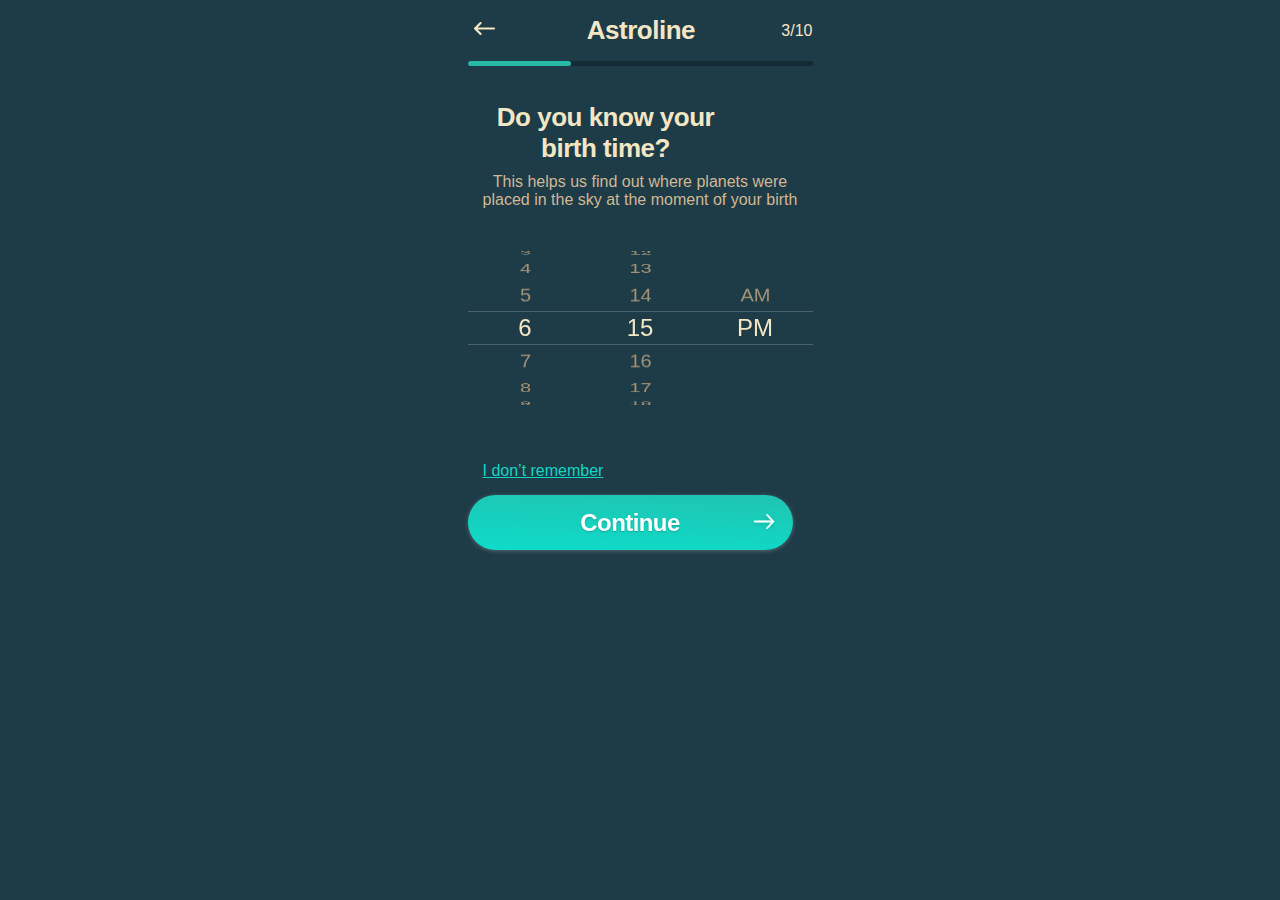
==== birthtime.html @ ffbfbdbf "all completed" ====
<!DOCTYPE html>
<html lang="en">
  <head>
    <meta charset="UTF-8" />
    <meta name="viewport" content="width=device-width, initial-scale=1.0" />
    <link rel="stylesheet" href="style.css" />
    <script src="script.js"></script>
    <title>Astroline</title>
  </head>
  <body style="background-color: #1e3b48">
    <div class="style_wrapper__hdxt9 progressbar-enter-done">
      <div class="style_progress__ym3Ja">
        <div class="style_container__2SlEL">
          <button type="button" onclick="redirectToBirthdayPage()">
            <svg
              width="21"
              height="13"
              xmlns="http://www.w3.org/2000/svg"
              class="style_icon__hV1Jz"
            >
              <path
                d="M19.945 5.452H3.61l3.7-3.66A1.044 1.044 0 0 0 7.313.308 1.06 1.06 0 0 0 5.82.305L.311 5.757a1.045 1.045 0 0 0-.002 1.485l5.512 5.453a1.06 1.06 0 0 0 1.492-.004c.41-.41.409-1.074-.004-1.482l-3.7-3.66h16.336c.583 0 1.055-.47 1.055-1.049s-.472-1.048-1.055-1.048z"
              ></path>
            </svg>
          </button>
          <h1 class="style_title_h1__drby6 style_title__rDZ8H">Astroline</h1>
          <p class="style_text__5JYBx style_counter__lpxxh">3/10</p>
        </div>
        <div class="style_line__9VJjG">
          <span class="style_feeling__JPd4P" style="width: 30%"></span>
        </div>

        <!-- progress -->

        <div class="style_birthtime__cohQK">
          <h1 class="style_title_h1__drby6 style_birthtime__title__rMlTw">
            Do you know your birth time?
          </h1>
          <p class="style_text__5JYBx style_birthtime__text__TrE48">
            This helps us find out where planets were placed in the sky at the
            moment of your birth
          </p>
          <div class="style_root__1y1OW">
            <div class="style_root__g1Ew0">
              <div class="rmc-multi-picker">
                <div class="rmc-picker">
                  <div
                    class="rmc-picker-mask"
                    style="background-size: 100% 102px"
                  ></div>
                  <div class="rmc-picker-indicator" style="top: 102px"></div>
                  <div
                    class="rmc-picker-content"
                    style="
                      padding: 102px 0px;
                      transform: translate3d(0px, -204px, 0px);
                    "
                  >
                    <div
                      class="rmc-picker-item style_item__guM1K"
                      style="transform: translateY(44.4777px) rotateX(-90deg)"
                    >
                      12
                    </div>
                    <div
                      class="rmc-picker-item style_item__guM1K"
                      style="transform: translateY(44.4777px) rotateX(-90deg)"
                    >
                      1
                    </div>
                    <div
                      class="rmc-picker-item style_item__guM1K"
                      style="transform: translateY(44.4777px) rotateX(-90deg)"
                    >
                      2
                    </div>
                    <div
                      class="rmc-picker-item style_item__guM1K"
                      style="transform: translateY(26.7329px) rotateX(-75deg)"
                    >
                      3
                    </div>
                    <div
                      class="rmc-picker-item style_item__guM1K"
                      style="transform: translateY(8.30809px) rotateX(-50deg)"
                    >
                      4
                    </div>
                    <div
                      class="rmc-picker-item style_item__guM1K"
                      style="transform: translateY(1.06863px) rotateX(-25deg)"
                    >
                      5
                    </div>
                    <div
                      class="rmc-picker-item rmc-picker-item-selected style_item__guM1K style_active__rlTme"
                      style="transform: translateY(0px) rotateX(0deg)"
                    >
                      6
                    </div>
                    <div
                      class="rmc-picker-item style_item__guM1K"
                      style="transform: translateY(-1.06863px) rotateX(25deg)"
                    >
                      7
                    </div>
                    <div
                      class="rmc-picker-item style_item__guM1K"
                      style="transform: translateY(-8.30809px) rotateX(50deg)"
                    >
                      8
                    </div>
                    <div
                      class="rmc-picker-item style_item__guM1K"
                      style="transform: translateY(-26.7329px) rotateX(75deg)"
                    >
                      9
                    </div>
                    <div
                      class="rmc-picker-item style_item__guM1K"
                      style="transform: translateY(-44.4777px) rotateX(90deg)"
                    >
                      10
                    </div>
                    <div
                      class="rmc-picker-item style_item__guM1K"
                      style="transform: translateY(-44.4777px) rotateX(90deg)"
                    >
                      11
                    </div>
                  </div>
                </div>
                <div class="rmc-picker">
                  <div
                    class="rmc-picker-mask"
                    style="background-size: 100% 102px"
                  ></div>
                  <div class="rmc-picker-indicator" style="top: 102px"></div>
                  <div
                    class="rmc-picker-content"
                    style="
                      padding: 102px 0px;
                      transform: translate3d(0px, -510px, 0px);
                    "
                  >
                    <div
                      class="rmc-picker-item style_item__guM1K"
                      style="transform: translateY(44.4777px) rotateX(-90deg)"
                    >
                      00
                    </div>
                    <div
                      class="rmc-picker-item style_item__guM1K"
                      style="transform: translateY(44.4777px) rotateX(-90deg)"
                    >
                      01
                    </div>
                    <div
                      class="rmc-picker-item style_item__guM1K"
                      style="transform: translateY(44.4777px) rotateX(-90deg)"
                    >
                      02
                    </div>
                    <div
                      class="rmc-picker-item style_item__guM1K"
                      style="transform: translateY(44.4777px) rotateX(-90deg)"
                    >
                      03
                    </div>
                    <div
                      class="rmc-picker-item style_item__guM1K"
                      style="transform: translateY(44.4777px) rotateX(-90deg)"
                    >
                      04
                    </div>
                    <div
                      class="rmc-picker-item style_item__guM1K"
                      style="transform: translateY(44.4777px) rotateX(-90deg)"
                    >
                      05
                    </div>
                    <div
                      class="rmc-picker-item style_item__guM1K"
                      style="transform: translateY(44.4777px) rotateX(-90deg)"
                    >
                      06
                    </div>
                    <div
                      class="rmc-picker-item style_item__guM1K"
                      style="transform: translateY(44.4777px) rotateX(-90deg)"
                    >
                      07
                    </div>
                    <div
                      class="rmc-picker-item style_item__guM1K"
                      style="transform: translateY(44.4777px) rotateX(-90deg)"
                    >
                      08
                    </div>
                    <div
                      class="rmc-picker-item style_item__guM1K"
                      style="transform: translateY(44.4777px) rotateX(-90deg)"
                    >
                      09
                    </div>
                    <div
                      class="rmc-picker-item style_item__guM1K"
                      style="transform: translateY(44.4777px) rotateX(-90deg)"
                    >
                      10
                    </div>
                    <div
                      class="rmc-picker-item style_item__guM1K"
                      style="transform: translateY(44.4777px) rotateX(-90deg)"
                    >
                      11
                    </div>
                    <div
                      class="rmc-picker-item style_item__guM1K"
                      style="transform: translateY(26.7329px) rotateX(-75deg)"
                    >
                      12
                    </div>
                    <div
                      class="rmc-picker-item style_item__guM1K"
                      style="transform: translateY(8.30809px) rotateX(-50deg)"
                    >
                      13
                    </div>
                    <div
                      class="rmc-picker-item style_item__guM1K"
                      style="transform: translateY(1.06863px) rotateX(-25deg)"
                    >
                      14
                    </div>
                    <div
                      class="rmc-picker-item rmc-picker-item-selected style_item__guM1K style_active__rlTme"
                      style="transform: translateY(0px) rotateX(0deg)"
                    >
                      15
                    </div>
                    <div
                      class="rmc-picker-item style_item__guM1K"
                      style="transform: translateY(-1.06863px) rotateX(25deg)"
                    >
                      16
                    </div>
                    <div
                      class="rmc-picker-item style_item__guM1K"
                      style="transform: translateY(-8.30809px) rotateX(50deg)"
                    >
                      17
                    </div>
                    <div
                      class="rmc-picker-item style_item__guM1K"
                      style="transform: translateY(-26.7329px) rotateX(75deg)"
                    >
                      18
                    </div>
                    <div
                      class="rmc-picker-item style_item__guM1K"
                      style="transform: translateY(-44.4777px) rotateX(90deg)"
                    >
                      19
                    </div>
                    <div
                      class="rmc-picker-item style_item__guM1K"
                      style="transform: translateY(-44.4777px) rotateX(90deg)"
                    >
                      20
                    </div>
                    <div
                      class="rmc-picker-item style_item__guM1K"
                      style="transform: translateY(-44.4777px) rotateX(90deg)"
                    >
                      21
                    </div>
                    <div
                      class="rmc-picker-item style_item__guM1K"
                      style="transform: translateY(-44.4777px) rotateX(90deg)"
                    >
                      22
                    </div>
                    <div
                      class="rmc-picker-item style_item__guM1K"
                      style="transform: translateY(-44.4777px) rotateX(90deg)"
                    >
                      23
                    </div>
                    <div
                      class="rmc-picker-item style_item__guM1K"
                      style="transform: translateY(-44.4777px) rotateX(90deg)"
                    >
                      24
                    </div>
                    <div
                      class="rmc-picker-item style_item__guM1K"
                      style="transform: translateY(-44.4777px) rotateX(90deg)"
                    >
                      25
                    </div>
                    <div
                      class="rmc-picker-item style_item__guM1K"
                      style="transform: translateY(-44.4777px) rotateX(90deg)"
                    >
                      26
                    </div>
                    <div
                      class="rmc-picker-item style_item__guM1K"
                      style="transform: translateY(-44.4777px) rotateX(90deg)"
                    >
                      27
                    </div>
                    <div
                      class="rmc-picker-item style_item__guM1K"
                      style="transform: translateY(-44.4777px) rotateX(90deg)"
                    >
                      28
                    </div>
                    <div
                      class="rmc-picker-item style_item__guM1K"
                      style="transform: translateY(-44.4777px) rotateX(90deg)"
                    >
                      29
                    </div>
                    <div
                      class="rmc-picker-item style_item__guM1K"
                      style="transform: translateY(-44.4777px) rotateX(90deg)"
                    >
                      30
                    </div>
                    <div
                      class="rmc-picker-item style_item__guM1K"
                      style="transform: translateY(-44.4777px) rotateX(90deg)"
                    >
                      31
                    </div>
                    <div
                      class="rmc-picker-item style_item__guM1K"
                      style="transform: translateY(-44.4777px) rotateX(90deg)"
                    >
                      32
                    </div>
                    <div
                      class="rmc-picker-item style_item__guM1K"
                      style="transform: translateY(-44.4777px) rotateX(90deg)"
                    >
                      33
                    </div>
                    <div
                      class="rmc-picker-item style_item__guM1K"
                      style="transform: translateY(-44.4777px) rotateX(90deg)"
                    >
                      34
                    </div>
                    <div
                      class="rmc-picker-item style_item__guM1K"
                      style="transform: translateY(-44.4777px) rotateX(90deg)"
                    >
                      35
                    </div>
                    <div
                      class="rmc-picker-item style_item__guM1K"
                      style="transform: translateY(-44.4777px) rotateX(90deg)"
                    >
                      36
                    </div>
                    <div
                      class="rmc-picker-item style_item__guM1K"
                      style="transform: translateY(-44.4777px) rotateX(90deg)"
                    >
                      37
                    </div>
                    <div
                      class="rmc-picker-item style_item__guM1K"
                      style="transform: translateY(-44.4777px) rotateX(90deg)"
                    >
                      38
                    </div>
                    <div
                      class="rmc-picker-item style_item__guM1K"
                      style="transform: translateY(-44.4777px) rotateX(90deg)"
                    >
                      39
                    </div>
                    <div
                      class="rmc-picker-item style_item__guM1K"
                      style="transform: translateY(-44.4777px) rotateX(90deg)"
                    >
                      40
                    </div>
                    <div
                      class="rmc-picker-item style_item__guM1K"
                      style="transform: translateY(-44.4777px) rotateX(90deg)"
                    >
                      41
                    </div>
                    <div
                      class="rmc-picker-item style_item__guM1K"
                      style="transform: translateY(-44.4777px) rotateX(90deg)"
                    >
                      42
                    </div>
                    <div
                      class="rmc-picker-item style_item__guM1K"
                      style="transform: translateY(-44.4777px) rotateX(90deg)"
                    >
                      43
                    </div>
                    <div
                      class="rmc-picker-item style_item__guM1K"
                      style="transform: translateY(-44.4777px) rotateX(90deg)"
                    >
                      44
                    </div>
                    <div
                      class="rmc-picker-item style_item__guM1K"
                      style="transform: translateY(-44.4777px) rotateX(90deg)"
                    >
                      45
                    </div>
                    <div
                      class="rmc-picker-item style_item__guM1K"
                      style="transform: translateY(-44.4777px) rotateX(90deg)"
                    >
                      46
                    </div>
                    <div
                      class="rmc-picker-item style_item__guM1K"
                      style="transform: translateY(-44.4777px) rotateX(90deg)"
                    >
                      47
                    </div>
                    <div
                      class="rmc-picker-item style_item__guM1K"
                      style="transform: translateY(-44.4777px) rotateX(90deg)"
                    >
                      48
                    </div>
                    <div
                      class="rmc-picker-item style_item__guM1K"
                      style="transform: translateY(-44.4777px) rotateX(90deg)"
                    >
                      49
                    </div>
                    <div
                      class="rmc-picker-item style_item__guM1K"
                      style="transform: translateY(-44.4777px) rotateX(90deg)"
                    >
                      50
                    </div>
                    <div
                      class="rmc-picker-item style_item__guM1K"
                      style="transform: translateY(-44.4777px) rotateX(90deg)"
                    >
                      51
                    </div>
                    <div
                      class="rmc-picker-item style_item__guM1K"
                      style="transform: translateY(-44.4777px) rotateX(90deg)"
                    >
                      52
                    </div>
                    <div
                      class="rmc-picker-item style_item__guM1K"
                      style="transform: translateY(-44.4777px) rotateX(90deg)"
                    >
                      53
                    </div>
                    <div
                      class="rmc-picker-item style_item__guM1K"
                      style="transform: translateY(-44.4777px) rotateX(90deg)"
                    >
                      54
                    </div>
                    <div
                      class="rmc-picker-item style_item__guM1K"
                      style="transform: translateY(-44.4777px) rotateX(90deg)"
                    >
                      55
                    </div>
                    <div
                      class="rmc-picker-item style_item__guM1K"
                      style="transform: translateY(-44.4777px) rotateX(90deg)"
                    >
                      56
                    </div>
                    <div
                      class="rmc-picker-item style_item__guM1K"
                      style="transform: translateY(-44.4777px) rotateX(90deg)"
                    >
                      57
                    </div>
                    <div
                      class="rmc-picker-item style_item__guM1K"
                      style="transform: translateY(-44.4777px) rotateX(90deg)"
                    >
                      58
                    </div>
                    <div
                      class="rmc-picker-item style_item__guM1K"
                      style="transform: translateY(-44.4777px) rotateX(90deg)"
                    >
                      59
                    </div>
                  </div>
                </div>
                <div class="rmc-picker">
                  <div
                    class="rmc-picker-mask"
                    style="background-size: 100% 102px"
                  ></div>
                  <div class="rmc-picker-indicator" style="top: 102px"></div>
                  <div
                    class="rmc-picker-content"
                    style="
                      padding: 102px 0px;
                      transform: translate3d(0px, -34px, 0px);
                    "
                  >
                    <div
                      class="rmc-picker-item style_item__guM1K"
                      style="transform: translateY(1.06863px) rotateX(-25deg)"
                    >
                      AM
                    </div>
                    <div
                      class="rmc-picker-item rmc-picker-item-selected style_item__guM1K style_active__rlTme"
                      style="transform: translateY(0px) rotateX(0deg)"
                    >
                      PM
                    </div>
                  </div>
                </div>
              </div>
            </div>
          </div>
          <button
            type="button"
            class="style_root__vXPcM style_birthtime__skip__01BCi"
          >
            I don’t remember</button
          ><button
            type="submit"
            class="style_button__ATdiY style_button__xD3Gw"
            onclick="redirectTobornPage()"
          >
            <div class="style_button__title__q-1y-"><span>Continue</span></div>
            <svg
              xmlns="http://www.w3.org/2000/svg"
              width="38"
              height="33"
              viewBox="0 0 38 33"
              class="style_button__right-icon__3MH3Y"
            >
              <defs>
                <filter
                  id="a"
                  width="109.2%"
                  height="152.7%"
                  x="-4.6%"
                  y="-24.5%"
                  filterUnits="objectBoundingBox"
                >
                  <feOffset
                    dy="1"
                    in="SourceAlpha"
                    result="shadowOffsetOuter1"
                  ></feOffset>
                  <feGaussianBlur
                    in="shadowOffsetOuter1"
                    result="shadowBlurOuter1"
                    stdDeviation="2"
                  ></feGaussianBlur>
                  <feColorMatrix
                    in="shadowBlurOuter1"
                    result="shadowMatrixOuter1"
                    values="0 0 0 0 0 0 0 0 0 0 0 0 0 0 0 0 0 0 0.15 0"
                  ></feColorMatrix>
                  <feMerge>
                    <feMergeNode in="shadowMatrixOuter1"></feMergeNode>
                    <feMergeNode in="SourceGraphic"></feMergeNode>
                  </feMerge>
                </filter>
              </defs>
              <g
                filter="url(#a)"
                transform="translate(-266 -11)"
                fill="#FFF"
                stroke="#FFF"
                stroke-width="0.5"
              >
                <path
                  d="M288.5 20.2a.7.7 0 00-1 0c-.3.3-.3.8 0 1l5 5.5h-16.8c-.4 0-.7.4-.7.8s.3.8.7.8h16.9l-5.1 5.4c-.3.3-.3.8 0 1 .2.4.7.4 1 0l6.3-6.7c.3-.3.3-.7 0-1l-6.3-6.8z"
                ></path>
              </g>
            </svg>
          </button>
        </div>
      </div>

      <!-- 4th page -->
    </div>
  </body>
</html>
---- style.css ----
.style_root__Rm4q- {
  max-width: 430px;
  padding: 15px;
  width: 100%;
}

.style_root__Rm4q- .style_wrapper__8yeIV {
  background-color: #fff;
  border-radius: 10px;
  padding: 5px;
}

.style_root__Rm4q- .style_container__hHgVf {
  align-items: center;
  display: flex;
  flex-direction: column;
  justify-content: center;
  margin: 0 auto;
  padding: 15px;
  width: 100%;
}

.style_root__Rm4q- .style_container__hHgVf .style_images__OlQon {
  align-items: center;
  display: flex;
}

.style_root__Rm4q-
  .style_container__hHgVf
  .style_images__OlQon
  .style_avatars__Rk9VB {
  display: flex;
  left: 10px;
  position: relative;
}

.style_root__Rm4q-
  .style_container__hHgVf
  .style_images__OlQon
  .style_avatars__Rk9VB
  .style_ava__iUY90 {
  border: 1.2px solid #2d5668;
  border-radius: 50%;
  height: 28px;
  position: relative;
  width: 28px;
}

.style_root__Rm4q-
  .style_container__hHgVf
  .style_images__OlQon
  .style_avatars__Rk9VB
  .style_ava__iUY90:first-child {
  z-index: 3;
}

.style_root__Rm4q-
  .style_container__hHgVf
  .style_images__OlQon
  .style_avatars__Rk9VB
  .style_ava__iUY90:nth-child(2) {
  left: -10px;
  z-index: 2;
}

.style_root__Rm4q-
  .style_container__hHgVf
  .style_images__OlQon
  .style_avatars__Rk9VB
  .style_ava__iUY90:last-child {
  left: -20px;
  z-index: 1;
}

.style_root__Rm4q-
  .style_container__hHgVf
  .style_images__OlQon
  .style_ava_stars__mJdUO {
  position: relative;
  right: 10px;
  top: 2px;
}

.style_root__Rm4q-
  .style_container__hHgVf
  .style_images__OlQon
  .style_ava_stars__mJdUO
  .style_icon__lfwF6
  path {
  fill: #f9d05d;
}

.style_root__Rm4q-
  .style_container__hHgVf
  .style_images__OlQon
  .style_ava_stars__mJdUO
  .style_icon__lfwF6
  defs
  filter
  feDropShadow {
  flood-color: #f9d05d;
}

.style_root__Rm4q-
  .style_container__hHgVf
  .style_images__OlQon
  .style_right_palm__4tv3e {
  transform: scaleX(-1);
}

.style_root__Rm4q- .style_container__hHgVf .style_title__VZZ\+4 {
  color: #faf6e8;
  font-family: Open Sans, sans-serif;
  font-size: 0.9375rem;
  font-style: normal;
  font-weight: 600;
  line-height: 1.375rem;
  text-align: center;
}

.style_root__Rm4q- .style_container__hHgVf .style_title__VZZ\+4 b {
  color: #faf6e8;
  font-weight: 700;
}

.style_root__Rm4q- .style_border__QUCuT {
  border: 1px solid #2d5668;
  border-radius: 10px;
  margin: 0 auto;
}

.style_sign_in__a7f04 {
  position: absolute;
  text-decoration: none;
}

.style_sign_in__a7f04 a {
  color: #fff;
  font-weight: 600;
}

.style_sign_in__a7f04 a span {
  font-weight: 400;
}

.style_text__5JYBx {
  color: #d0b894;
  font-size: 1rem;
  font-style: normal;
  font-weight: 400;
  line-height: normal;
  text-align: center;
}

.style_titleWithLogo__Kh4vg {
  align-items: center;
  display: flex;
  margin: 5vh 0 2vh;
}

.style_titleWithLogo__image__mdh\+d {
  border-radius: 10px;
  height: 40px;
  width: 40px;
}

.style_titleWithLogo__title__jj8XC {
  color: #d0b894;
  margin-left: 10px;
}

.style_container__nH3jb {
  align-items: center;
  display: flex;
  flex-direction: column;
  justify-content: flex-start;
  margin: 0 auto;
  max-width: 430px;
  min-height: 100vh;
  overflow: hidden;
  position: relative;
  width: 100%;
}

.style_container__nH3jb .style_items__mUesr {
  display: flex;
  justify-content: space-between;
  margin: 30px auto;
  width: 90%;
}

.style_container__nH3jb .style_items__mUesr .style_item__1OQLv {
  align-items: center;
  background-color: #3d7481;
  border: 1.5px solid transparent;
  border-radius: 10px;
  display: flex;
  flex-direction: column;
  padding: 25px 0;
  width: 30%;
}

.style_container__nH3jb .style_items__mUesr .style_item_active__y6c1Q {
  background: transparent;
  border-color: #d0b894;
}

.style_container__nH3jb .style_items__mUesr .style_item__title__lW-GP {
  color: #fff;
  font-size: 1rem;
  margin-top: 25px;
}

.style_container__nH3jb .style_items__mUesr .style_item__image__2W\+26 {
  height: 45px;
  width: 45px;
}

.style_container__nH3jb .style_title__EKh3e {
  width: 90%;
}

.style_container__nH3jb .style_title__EKh3e.style_gap__7F\+\+B {
  margin-top: 30px;
}

.style_container__nH3jb .style_intro_text__tndMV {
  font-size: 0.875rem;
  margin-top: 3vh;
  width: 80%;
}

.style_container__nH3jb .style_text__SCTrB {
  color: #f2e6c4;
  margin-top: 5vh;
}

.style_container__nH3jb .style_sign_in__K1Elz {
  color: #19cebb;
  padding: 13px 0;
  position: static;
  text-decoration: underline;
}

.style_container__nH3jb .style_sign_in__K1Elz a {
  color: #19cebb;
}

@import url(https://fonts.googleapis.com/css2?family=Open+Sans:wght@400;500;600;700&family=Source+Sans+Pro:wght@400;600&display=swap);
.styles_recurly-element-number__danYg .recurly-element-number {
  width: 100%;
}

.styles_recurly-elements-row__XKLZq {
  display: flex;
}

.styles_recurly-element-cvv__qbLFZ,
.styles_recurly-element-month__Y\+hrY,
.styles_recurly-element-year__vsMO9 {
  width: 32%;
}

.styles_recurly-element-month__Y\+hrY,
.styles_recurly-element-year__vsMO9 {
  margin-right: 2%;
}

.styles_recurly-element-first_name__U-MLS,
.styles_recurly-element-last_name__m3LoJ {
  font-size: 15px;
  margin: 8px 0;
  width: 49%;
}

.styles_recurly-element-first_name__U-MLS {
  margin-right: 2%;
}

.styles_recurly-element-cvv__qbLFZ .recurly-element-cvv,
.styles_recurly-element-first_name__U-MLS .recurly-element,
.styles_recurly-element-last_name__m3LoJ .recurly-element,
.styles_recurly-element-month__Y\+hrY .recurly-element-month,
.styles_recurly-element-year__vsMO9 .recurly-element-year {
  width: 100%;
}

.styles_field__uHzcD,
.styles_form__YQgdq {
  display: flex;
  flex-direction: column;
  width: 100%;
}

.styles_field__uHzcD {
  margin-top: 10px;
}

.styles_field__uHzcD label {
  font-size: 16px;
}

.styles_field__uHzcD input {
  width: 100%;
}

.styles_button__DsDaP {
  cursor: pointer;
}

.styles_invalid__E4yRg.styles_submitted__MhWhe {
  animation-duration: 0.5s;
  animation-name: styles_invalid__E4yRg;
  animation-timing-function: linear;
}

@keyframes styles_invalid__E4yRg {
  0% {
    background-color: #ff000055;
  }

  to {
    background-color: transparent;
  }
}

.style_apple-pay-button__MlNp\+ {
  width: 100%;
}

.style_apple-pay-button__MlNp\+:disabled {
  opacity: 0.5;
}

@supports (-webkit-appearance: -apple-pay-button) {
  .style_apple-pay-button__MlNp\+ {
    -apple-pay-button-style: #000 !important;
    -webkit-appearance: -apple-pay-button !important;
    display: inline-block;
  }
}

@supports not (-webkit-appearance: -apple-pay-button) {
  .style_apple-pay-button__MlNp\+ {
    background-color: #000;
    background-image: -webkit-named-image(apple-pay-logo-white);
    background-position: 50% 50% !important;
    background-repeat: no-repeat !important;
    background-size: 100% 60% !important;
    border-radius: 5px;
    box-sizing: border-box;
    display: inline-block;
    max-height: 50px;
    min-height: 50px !important;
    min-width: 200px !important;
    padding: 0;
  }
}

.style_wrap__XTNAM {
  align-items: flex-start;
  border-radius: 15px;
  box-shadow: 0 1px 4px 0 hsla(51, 8%, 69%, 0.4);
  display: flex;
  flex-direction: column;
  padding: 25px 15px;
  width: 100%;
}

@keyframes flare_flareAnimation__grB2X {
  0% {
    transform: translate3d(-100%, 0, 0);
    visibility: visible;
  }

  to {
    transform: translateZ(0);
  }
}

.flare_ct__1Kz9M {
  animation: flare_flareAnimation__grB2X 2s infinite;
  display: block;
  height: 1px;
  left: -200px;
  position: relative;
  width: 800px;
}

.flare_flare__wFxon {
  background-color: #fff;
  height: 200px;
  opacity: 0.1;
  position: absolute;
  right: 0;
  top: -100px;
  transform: rotate(35deg);
  width: 32px;
}

.style_button__ATdiY {
  background: linear-gradient(2.59deg, #00eedb -78%, #27baa7 145%);
  border-radius: 50px;
  box-shadow: 0 1px 4px 0 hsla(51, 8%, 69%, 0.4);
  max-width: 325px;
  min-height: 55px;
  overflow: hidden;
  position: relative;
  transform: translateZ(0);
  width: 100%;
}

.style_button__title__q-1y- {
  align-items: center;
  color: #fff;
  display: flex;
  font-family: Philosopher, sans-serif;
  font-size: 1.5rem;
  font-weight: 700;
  justify-content: center;
  letter-spacing: -0.035625rem;
  text-shadow: 0 1px 2px rgba(0, 0, 0, 0.2);
  width: 100%;
}

.style_button__title__q-1y- > span {
  display: inline-block;
  max-width: 100%;
}

.style_button__right-icon__3MH3Y {
  height: 33px;
  position: absolute;
  right: 10px;
  top: 10px;
  width: 38px;
}

.style_button__ATdiY:disabled {
  opacity: 0.5;
}

.style_checkbox__Up182 {
  cursor: pointer;
  display: block;
  margin-top: 3px;
  position: relative;
  -webkit-user-select: none;
  -moz-user-select: none;
  user-select: none;
}

.style_checkbox__Up182 input {
  cursor: pointer;
  height: 0;
  opacity: 0;
  position: absolute;
  width: 0;
}

.style_checkbox__mark__2iXYi {
  align-items: center;
  background: #27baa7;
  border-radius: 3px;
  display: flex;
  height: 20px;
  justify-content: center;
  left: 0;
  position: absolute;
  top: 0;
  transition: all 0.3s ease;
  width: 20px;
}

.style_checkbox__mark__2iXYi:after {
  background-image: url("data:image/svg+xml;charset=utf-8,%3Csvg xmlns='http://www.w3.org/2000/svg' viewBox='0 0 8 8'%3E%3Cpath fill='%23fff' d='m6.564.75-3.59 3.612-1.538-1.55L0 4.26l2.974 2.99L8 2.193z'/%3E%3C/svg%3E");
  background-position: 50%;
  background-repeat: no-repeat;
  background-size: cover;
  content: "";
  display: none;
  height: 10px;
  position: absolute;
  width: 10px;
}

.style_checkbox__Up182 input:checked ~ .style_checkbox__mark__2iXYi {
  background-color: #27baa7;
}

.style_checkbox__Up182 input:checked ~ .style_checkbox__mark__2iXYi:after {
  display: block;
}

.style_input__CzcOK {
  align-self: flex-start;
  border-style: solid;
  border-width: 1px;
  caret-color: #16786c;
  color: #c7c7c7;
  display: flex;
  font-family: Open Sans, sans-serif;
  font-size: 1rem;
}

.style_input__CzcOK::-moz-placeholder {
  color: #c7c7c7;
}

.style_input__CzcOK::placeholder {
  color: #c7c7c7;
}

.style_input__CzcOK:focus {
  outline: 0;
}

.style_root__vXPcM {
  border: 0;
  color: #14d5c2;
  text-decoration: underline;
}

.style_root__l0YTl {
  text-decoration: none;
}

.style_root__l0YTl span {
  color: #fff;
  font-weight: 600;
  text-decoration-color: hsla(0, 0%, 100%, 0.7);
  text-decoration-line: underline;
}

.style_overlay__pSsZ6 {
  background-color: hsla(0, 0%, 75%, 0.55);
  height: 100vh;
  inset: 0;
  position: fixed;
  transition: all 0.3s ease;
  width: 100%;
  z-index: 20;
}

.style_overlay__pSsZ6 .style_modal__eL01c {
  border-radius: 30px;
  bottom: 0;
  left: 50%;
  margin: 0;
  outline: none;
  overflow-y: scroll;
  position: fixed;
  transform: translate3d(-50%, 100%, 0);
  transition: all 0.5s ease-in-out;
  z-index: 11;
}

.style_overlay__pSsZ6
  .style_modal__eL01c.style_modal-content-after-open__1aKPt {
  transform: translate3d(-50%, 0, 0);
}

.style_overlay__pSsZ6
  .style_modal__eL01c.style_modal-content-before-close__GaOIR {
  transform: translate3d(-50%, 100%, 0);
}

.style_overlay__pSsZ6 .style_modal__eL01c.style_centered__DNakq {
  bottom: auto;
  top: 50%;
}

.style_overlay__pSsZ6
  .style_modal__eL01c.style_centered__DNakq.style_modal-content-after-open__1aKPt {
  transform: translate3d(-50%, -50%, 0);
}

.style_overlay__pSsZ6
  .style_modal__eL01c.style_centered__DNakq.style_modal-content-before-close__GaOIR {
  transform: translate3d(-50%, 100%, 0);
}

.ReactModal__Body--open {
  overflow: hidden;
}

.style_wrapperSpinner__yipYL {
  align-items: center;
  background: rgba(20, 43, 53, 0.467);
  display: flex;
  height: 100vh;
  justify-content: center;
  position: fixed;
  right: 0;
  top: 0;
  width: 100%;
  z-index: 100000;
}

.style_wrapperSpinner__yipYL .style_spinner__MGNGB {
  animation: style_preloader__L5XKp 1s linear infinite;
  height: 50px;
  position: absolute;
  width: 50px;
}

.style_wrapperSpinner__yipYL .style_spinner__MGNGB svg circle {
  fill: none;
  stroke: #16786c;
}

@keyframes style_preloader__L5XKp {
  0% {
    transform: rotate(0);
  }

  to {
    transform: rotate(1turn);
  }
}

.style_wrap__zgaYe {
  align-items: stretch;
  display: flex;
  flex-direction: column;
  padding: 20px 16px 16px;
  width: 100%;
}

.style_wrapper__ODUON {
  background-color: transparent;
  height: 100%;
  left: 0;
  pointer-events: none;
  position: absolute;
  top: 0;
  transition: all 0.5s ease-in-out;
  width: 100%;
  z-index: 2;
}

.style_wrapper__ODUON.style_show__zcqMn {
  background: rgba(47, 47, 47, 0.8);
  pointer-events: auto;
  z-index: 9;
}

.style_wrapper__ODUON.style_show__zcqMn .style_menu__nYYDY {
  transform: translateX(0);
}

.style_wrapper__ODUON .style_content__nPn2a {
  color: #2d2d2d;
  padding: 60px 0 0 20px;
}

.style_wrapper__ODUON .style_content__nPn2a a {
  color: inherit;
}

.style_wrapper__ODUON .style_open__n9wPp {
  pointer-events: auto;
  position: absolute;
  right: 20px;
  top: 20px;
  z-index: 10;
}

.style_wrapper__ODUON .style_open__n9wPp path {
  fill: #2d2d2d;
}

.style_wrapper__ODUON .style_menu__nYYDY {
  background: #fff;
  height: 100%;
  position: absolute;
  right: 0;
  top: 0;
  transform: translateX(300px);
  transition: transform 0.5s ease-in-out;
  width: 300px;
  z-index: 10;
}

.style_wrapper__ODUON .style_menu__nYYDY .style_close__1sFwq {
  left: 20px;
  position: absolute;
  top: 20px;
}

.style_wrapper__ODUON.style_dark__Vgu3E .style_menu__nYYDY {
  background: #1e3b48;
}

.style_wrapper__ODUON.style_dark__Vgu3E
  .style_menu__nYYDY
  .style_close__1sFwq
  path,
.style_wrapper__ODUON.style_dark__Vgu3E .style_open__n9wPp path {
  fill: #f2e6c4;
}

.style_wrapper__ODUON.style_dark__Vgu3E.style_show__zcqMn {
  background: rgba(21, 43, 53, 0.8);
}

@media (min-width: 1000px) {
  .style_wrapper__ODUON.style_dark__Vgu3E.style_show__zcqMn {
    background: transparent;
  }
}

.style_wrapper__ODUON.style_dark__Vgu3E .style_content__nPn2a {
  color: #fff;
}

@font-face {
  font-family: swiper-icons;
  font-style: normal;
  font-weight: 400;
  src: url("data:application/font-woff;charset=utf-8;base64, [base64]//wADZ2x5ZgAAAywAAADMAAAD2MHtryVoZWFkAAABbAAAADAAAAA2E2+eoWhoZWEAAAGcAAAAHwAAACQC9gDzaG10eAAAAigAAAAZAAAArgJkABFsb2NhAAAC0AAAAFoAAABaFQAUGG1heHAAAAG8AAAAHwAAACAAcABAbmFtZQAAA/gAAAE5AAACXvFdBwlwb3N0AAAFNAAAAGIAAACE5s74hXjaY2BkYGAAYpf5Hu/j+W2+MnAzMYDAzaX6QjD6/4//Bxj5GA8AuRwMYGkAPywL13jaY2BkYGA88P8Agx4j+/8fQDYfA1AEBWgDAIB2BOoAeNpjYGRgYNBh4GdgYgABEMnIABJzYNADCQAACWgAsQB42mNgYfzCOIGBlYGB0YcxjYGBwR1Kf2WQZGhhYGBiYGVmgAFGBiQQkOaawtDAoMBQxXjg/wEGPcYDDA4wNUA2CCgwsAAAO4EL6gAAeNpj2M0gyAACqxgGNWBkZ2D4/wMA+xkDdgAAAHjaY2BgYGaAYBkGRgYQiAHyGMF8FgYHIM3DwMHABGQrMOgyWDLEM1T9/w8UBfEMgLzE////P/5//f/V/xv+r4eaAAeMbAxwIUYmIMHEgKYAYjUcsDAwsLKxc3BycfPw8jEQA/[base64]/uznmfPFBNODM2K7MTQ45YEAZqGP81AmGGcF3iPqOop0r1SPTaTbVkfUe4HXj97wYE+yNwWYxwWu4v1ugWHgo3S1XdZEVqWM7ET0cfnLGxWfkgR42o2PvWrDMBSFj/IHLaF0zKjRgdiVMwScNRAoWUoH78Y2icB/yIY09An6AH2Bdu/UB+yxopYshQiEvnvu0dURgDt8QeC8PDw7Fpji3fEA4z/PEJ6YOB5hKh4dj3EvXhxPqH/SKUY3rJ7srZ4FZnh1PMAtPhwP6fl2PMJMPDgeQ4rY8YT6Gzao0eAEA409DuggmTnFnOcSCiEiLMgxCiTI6Cq5DZUd3Qmp10vO0LaLTd2cjN4fOumlc7lUYbSQcZFkutRG7g6JKZKy0RmdLY680CDnEJ+UMkpFFe1RN7nxdVpXrC4aTtnaurOnYercZg2YVmLN/d/gczfEimrE/fs/bOuq29Zmn8tloORaXgZgGa78yO9/cnXm2BpaGvq25Dv9S4E9+5SIc9PqupJKhYFSSl47+Qcr1mYNAAAAeNptw0cKwkAAAMDZJA8Q7OUJvkLsPfZ6zFVERPy8qHh2YER+3i/BP83vIBLLySsoKimrqKqpa2hp6+jq6RsYGhmbmJqZSy0sraxtbO3sHRydnEMU4uR6yx7JJXveP7WrDycAAAAAAAH//wACeNpjYGRgYOABYhkgZgJCZgZNBkYGLQZtIJsFLMYAAAw3ALgAeNolizEKgDAQBCchRbC2sFER0YD6qVQiBCv/H9ezGI6Z5XBAw8CBK/m5iQQVauVbXLnOrMZv2oLdKFa8Pjuru2hJzGabmOSLzNMzvutpB3N42mNgZGBg4GKQYzBhYMxJLMlj4GBgAYow/P/PAJJhLM6sSoWKfWCAAwDAjgbRAAB42mNgYGBkAIIbCZo5IPrmUn0hGA0AO8EFTQAA");
}

:root {
  --swiper-theme-color: #007aff;
}

.swiper,
swiper-container {
  display: block;
  list-style: none;
  margin-left: auto;
  margin-right: auto;
  overflow: hidden;
  padding: 0;
  position: relative;
  z-index: 1;
}

.swiper-vertical > .swiper-wrapper {
  flex-direction: column;
}

.swiper-wrapper {
  box-sizing: content-box;
  display: flex;
  height: 100%;
  position: relative;
  transition-property: transform;
  transition-timing-function: ease;
  transition-timing-function: var(
    --swiper-wrapper-transition-timing-function,
    initial
  );
  width: 100%;
  z-index: 1;
}

.swiper-android .swiper-slide,
.swiper-wrapper {
  transform: translateZ(0);
}

.swiper-horizontal {
  touch-action: pan-y;
}

.swiper-vertical {
  touch-action: pan-x;
}

.swiper-slide,
swiper-slide {
  display: block;
  flex-shrink: 0;
  height: 100%;
  position: relative;
  transition-property: transform;
  width: 100%;
}

.swiper-slide-invisible-blank {
  visibility: hidden;
}

.swiper-autoheight,
.swiper-autoheight .swiper-slide {
  height: auto;
}

.swiper-autoheight .swiper-wrapper {
  align-items: flex-start;
  transition-property: transform, height;
}

.swiper-backface-hidden .swiper-slide {
  backface-visibility: hidden;
  transform: translateZ(0);
}

.swiper-3d.swiper-css-mode .swiper-wrapper {
  perspective: 1200px;
}

.swiper-3d .swiper-wrapper {
  transform-style: preserve-3d;
}

.swiper-3d {
  perspective: 1200px;
}

.swiper-3d .swiper-cube-shadow,
.swiper-3d .swiper-slide,
.swiper-3d .swiper-slide-shadow,
.swiper-3d .swiper-slide-shadow-bottom,
.swiper-3d .swiper-slide-shadow-left,
.swiper-3d .swiper-slide-shadow-right,
.swiper-3d .swiper-slide-shadow-top {
  transform-style: preserve-3d;
}

.swiper-3d .swiper-slide-shadow,
.swiper-3d .swiper-slide-shadow-bottom,
.swiper-3d .swiper-slide-shadow-left,
.swiper-3d .swiper-slide-shadow-right,
.swiper-3d .swiper-slide-shadow-top {
  height: 100%;
  left: 0;
  pointer-events: none;
  position: absolute;
  top: 0;
  width: 100%;
  z-index: 10;
}

.swiper-3d .swiper-slide-shadow {
  background: rgba(0, 0, 0, 0.15);
}

.swiper-3d .swiper-slide-shadow-left {
  background-image: linear-gradient(270deg, rgba(0, 0, 0, 0.5), transparent);
}

.swiper-3d .swiper-slide-shadow-right {
  background-image: linear-gradient(90deg, rgba(0, 0, 0, 0.5), transparent);
}

.swiper-3d .swiper-slide-shadow-top {
  background-image: linear-gradient(0deg, rgba(0, 0, 0, 0.5), transparent);
}

.swiper-3d .swiper-slide-shadow-bottom {
  background-image: linear-gradient(180deg, rgba(0, 0, 0, 0.5), transparent);
}

.swiper-css-mode > .swiper-wrapper {
  -ms-overflow-style: none;
  overflow: auto;
  scrollbar-width: none;
}

.swiper-css-mode > .swiper-wrapper::-webkit-scrollbar {
  display: none;
}

.swiper-css-mode > .swiper-wrapper > .swiper-slide {
  scroll-snap-align: start start;
}

.swiper-horizontal.swiper-css-mode > .swiper-wrapper {
  scroll-snap-type: x mandatory;
}

.swiper-vertical.swiper-css-mode > .swiper-wrapper {
  scroll-snap-type: y mandatory;
}

.swiper-css-mode.swiper-free-mode > .swiper-wrapper {
  scroll-snap-type: none;
}

.swiper-css-mode.swiper-free-mode > .swiper-wrapper > .swiper-slide {
  scroll-snap-align: none;
}

.swiper-centered > .swiper-wrapper:before {
  content: "";
  flex-shrink: 0;
  order: 9999;
}

.swiper-centered > .swiper-wrapper > .swiper-slide {
  scroll-snap-align: center center;
  scroll-snap-stop: always;
}

.swiper-centered.swiper-horizontal
  > .swiper-wrapper
  > .swiper-slide:first-child {
  margin-inline-start: var(--swiper-centered-offset-before);
}

.swiper-centered.swiper-horizontal>.swiper-wrapper: before {
  height: 100%;
  min-height: 1px;
  width: var(--swiper-centered-offset-after);
}

.swiper-centered.swiper-vertical > .swiper-wrapper > .swiper-slide:first-child {
  margin-block-start: var(--swiper-centered-offset-before);
}

.swiper-centered.swiper-vertical>.swiper-wrapper: before {
  height: var(--swiper-centered-offset-after);
  min-width: 1px;
  width: 100%;
}

.swiper-lazy-preloader {
  border: 4px solid #007aff;
  border: 4px solid var(--swiper-preloader-color, var(--swiper-theme-color));
  border-radius: 50%;
  border-top: 4px solid transparent;
  box-sizing: border-box;
  height: 42px;
  left: 50%;
  margin-left: -21px;
  margin-top: -21px;
  position: absolute;
  top: 50%;
  transform-origin: 50%;
  width: 42px;
  z-index: 10;
}

.swiper-watch-progress .swiper-slide-visible .swiper-lazy-preloader,
.swiper:not(.swiper-watch-progress) .swiper-lazy-preloader,
swiper-container:not(.swiper-watch-progress) .swiper-lazy-preloader {
  animation: swiper-preloader-spin 1s linear infinite;
}

.swiper-lazy-preloader-white {
  --swiper-preloader-color: #fff;
}

.swiper-lazy-preloader-black {
  --swiper-preloader-color: #000;
}

@keyframes swiper-preloader-spin {
  0% {
    transform: rotate(0deg);
  }

  to {
    transform: rotate(1turn);
  }
}

.swiper-virtual .swiper-slide {
  -webkit-backface-visibility: hidden;
  transform: translateZ(0);
}

.swiper-virtual.swiper-css-mode .swiper-wrapper:after {
  content: "";
  left: 0;
  pointer-events: none;
  position: absolute;
  top: 0;
}

.swiper-virtual.swiper-css-mode.swiper-horizontal .swiper-wrapper:after {
  height: 1px;
  width: var(--swiper-virtual-size);
}

.swiper-virtual.swiper-css-mode.swiper-vertical .swiper-wrapper:after {
  height: var(--swiper-virtual-size);
  width: 1px;
}

:root {
  --swiper-navigation-size: 44px;
}

.swiper-button-next,
.swiper-button-prev {
  align-items: center;
  color: #007aff;
  color: var(--swiper-navigation-color, var(--swiper-theme-color));
  cursor: pointer;
  display: flex;
  height: 44px;
  height: var(--swiper-navigation-size);
  justify-content: center;
  margin-top: -22px;
  margin-top: calc(0px - var(--swiper-navigation-size) / 2);
  position: absolute;
  top: 50%;
  top: var(--swiper-navigation-top-offset, 50%);
  width: 27px;
  width: calc(var(--swiper-navigation-size) / 44 * 27);
  z-index: 10;
}

.swiper-button-next.swiper-button-disabled,
.swiper-button-prev.swiper-button-disabled {
  cursor: auto;
  opacity: 0.35;
  pointer-events: none;
}

.swiper-button-next.swiper-button-hidden,
.swiper-button-prev.swiper-button-hidden {
  cursor: auto;
  opacity: 0;
  pointer-events: none;
}

.swiper-navigation-disabled .swiper-button-next,
.swiper-navigation-disabled .swiper-button-prev {
  display: none !important;
}

.swiper-button-next:after,
.swiper-button-prev:after {
  font-family: swiper-icons;
  font-size: 44px;
  font-size: var(--swiper-navigation-size);
  font-variant: normal;
  letter-spacing: 0;
  line-height: 1;
  text-transform: none !important;
}

.swiper-button-prev,
.swiper-rtl .swiper-button-next {
  left: 10px;
  left: var(--swiper-navigation-sides-offset, 10px);
  right: auto;
}

.swiper-button-prev:after,
.swiper-rtl .swiper-button-next:after {
  content: "prev";
}

.swiper-button-next,
.swiper-rtl .swiper-button-prev {
  left: auto;
  right: 10px;
  right: var(--swiper-navigation-sides-offset, 10px);
}

.swiper-button-next:after,
.swiper-rtl .swiper-button-prev:after {
  content: "next";
}

.swiper-button-lock {
  display: none;
}

.swiper-pagination {
  position: absolute;
  text-align: center;
  transform: translateZ(0);
  transition: opacity 0.3s;
  z-index: 10;
}

.swiper-pagination.swiper-pagination-hidden {
  opacity: 0;
}

.swiper-pagination-disabled > .swiper-pagination,
.swiper-pagination.swiper-pagination-disabled {
  display: none !important;
}

.swiper-horizontal > .swiper-pagination-bullets,
.swiper-pagination-bullets.swiper-pagination-horizontal,
.swiper-pagination-custom,
.swiper-pagination-fraction {
  bottom: 8px;
  bottom: var(--swiper-pagination-bottom, 8px);
  left: 0;
  top: auto;
  top: var(--swiper-pagination-top, auto);
  width: 100%;
}

.swiper-pagination-bullets-dynamic {
  font-size: 0;
  overflow: hidden;
}

.swiper-pagination-bullets-dynamic .swiper-pagination-bullet {
  position: relative;
  transform: scale(0.33);
}

.swiper-pagination-bullets-dynamic .swiper-pagination-bullet-active,
.swiper-pagination-bullets-dynamic .swiper-pagination-bullet-active-main {
  transform: scale(1);
}

.swiper-pagination-bullets-dynamic .swiper-pagination-bullet-active-prev {
  transform: scale(0.66);
}

.swiper-pagination-bullets-dynamic .swiper-pagination-bullet-active-prev-prev {
  transform: scale(0.33);
}

.swiper-pagination-bullets-dynamic .swiper-pagination-bullet-active-next {
  transform: scale(0.66);
}

.swiper-pagination-bullets-dynamic .swiper-pagination-bullet-active-next-next {
  transform: scale(0.33);
}

.swiper-pagination-bullet {
  background: #000;
  background: var(--swiper-pagination-bullet-inactive-color, #000);
  border-radius: 50%;
  border-radius: var(--swiper-pagination-bullet-border-radius, 50%);
  display: inline-block;
  height: 8px;
  height: var(
    --swiper-pagination-bullet-height,
    var(--swiper-pagination-bullet-size, 8px)
  );
  opacity: 0.2;
  opacity: var(--swiper-pagination-bullet-inactive-opacity, 0.2);
  width: 8px;
  width: var(
    --swiper-pagination-bullet-width,
    var(--swiper-pagination-bullet-size, 8px)
  );
}

button.swiper-pagination-bullet {
  -webkit-appearance: none;
  -moz-appearance: none;
  appearance: none;
  border: none;
  box-shadow: none;
  margin: 0;
  padding: 0;
}

.swiper-pagination-clickable .swiper-pagination-bullet {
  cursor: pointer;
}

.swiper-pagination-bullet:only-child {
  display: none !important;
}

.swiper-pagination-bullet-active {
  background: #007aff;
  background: var(--swiper-pagination-color, var(--swiper-theme-color));
  opacity: 1;
  opacity: var(--swiper-pagination-bullet-opacity, 1);
}

.swiper-pagination-vertical.swiper-pagination-bullets,
.swiper-vertical > .swiper-pagination-bullets {
  left: auto;
  left: var(--swiper-pagination-left, auto);
  right: 8px;
  right: var(--swiper-pagination-right, 8px);
  top: 50%;
  transform: translate3d(0, -50%, 0);
}

.swiper-pagination-vertical.swiper-pagination-bullets .swiper-pagination-bullet,
.swiper-vertical > .swiper-pagination-bullets .swiper-pagination-bullet {
  display: block;
  margin: 6px 0;
  margin: var(--swiper-pagination-bullet-vertical-gap, 6px) 0;
}

.swiper-pagination-vertical.swiper-pagination-bullets.swiper-pagination-bullets-dynamic,
.swiper-vertical
  > .swiper-pagination-bullets.swiper-pagination-bullets-dynamic {
  top: 50%;
  transform: translateY(-50%);
  width: 8px;
}

.swiper-pagination-vertical.swiper-pagination-bullets.swiper-pagination-bullets-dynamic
  .swiper-pagination-bullet,
.swiper-vertical
  > .swiper-pagination-bullets.swiper-pagination-bullets-dynamic
  .swiper-pagination-bullet {
  display: inline-block;
  transition: transform 0.2s, top 0.2s;
}

.swiper-horizontal > .swiper-pagination-bullets .swiper-pagination-bullet,
.swiper-pagination-horizontal.swiper-pagination-bullets
  .swiper-pagination-bullet {
  margin: 0 4px;
  margin: 0 var(--swiper-pagination-bullet-horizontal-gap, 4px);
}

.swiper-horizontal
  > .swiper-pagination-bullets.swiper-pagination-bullets-dynamic,
.swiper-pagination-horizontal.swiper-pagination-bullets.swiper-pagination-bullets-dynamic {
  left: 50%;
  transform: translateX(-50%);
  white-space: nowrap;
}

.swiper-horizontal
  > .swiper-pagination-bullets.swiper-pagination-bullets-dynamic
  .swiper-pagination-bullet,
.swiper-pagination-horizontal.swiper-pagination-bullets.swiper-pagination-bullets-dynamic
  .swiper-pagination-bullet {
  transition: transform 0.2s, left 0.2s;
}

.swiper-horizontal.swiper-rtl
  > .swiper-pagination-bullets-dynamic
  .swiper-pagination-bullet,
:host(.swiper-horizontal.swiper-rtl)
  .swiper-pagination-bullets-dynamic
  .swiper-pagination-bullet {
  transition: transform 0.2s, right 0.2s;
}

.swiper-pagination-fraction {
  color: inherit;
  color: var(--swiper-pagination-fraction-color, inherit);
}

.swiper-pagination-progressbar {
  background: rgba(0, 0, 0, 0.25);
  background: var(
    --swiper-pagination-progressbar-bg-color,
    rgba(0, 0, 0, 0.25)
  );
  position: absolute;
}

.swiper-pagination-progressbar .swiper-pagination-progressbar-fill {
  background: #007aff;
  background: var(--swiper-pagination-color, var(--swiper-theme-color));
  height: 100%;
  left: 0;
  position: absolute;
  top: 0;
  transform: scale(0);
  transform-origin: left top;
  width: 100%;
}

.swiper-rtl .swiper-pagination-progressbar .swiper-pagination-progressbar-fill {
  transform-origin: right top;
}

.swiper-horizontal > .swiper-pagination-progressbar,
.swiper-pagination-progressbar.swiper-pagination-horizontal,
.swiper-pagination-progressbar.swiper-pagination-vertical.swiper-pagination-progressbar-opposite,
.swiper-vertical
  > .swiper-pagination-progressbar.swiper-pagination-progressbar-opposite {
  height: 4px;
  height: var(--swiper-pagination-progressbar-size, 4px);
  left: 0;
  top: 0;
  width: 100%;
}

.swiper-horizontal
  > .swiper-pagination-progressbar.swiper-pagination-progressbar-opposite,
.swiper-pagination-progressbar.swiper-pagination-horizontal.swiper-pagination-progressbar-opposite,
.swiper-pagination-progressbar.swiper-pagination-vertical,
.swiper-vertical > .swiper-pagination-progressbar {
  height: 100%;
  left: 0;
  top: 0;
  width: 4px;
  width: var(--swiper-pagination-progressbar-size, 4px);
}

.swiper-pagination-lock {
  display: none;
}

.swiper-scrollbar {
  background: rgba(0, 0, 0, 0.1);
  background: var(--swiper-scrollbar-bg-color, rgba(0, 0, 0, 0.1));
  border-radius: 10px;
  border-radius: var(--swiper-scrollbar-border-radius, 10px);
  position: relative;
  -ms-touch-action: none;
}

.swiper-scrollbar-disabled > .swiper-scrollbar,
.swiper-scrollbar.swiper-scrollbar-disabled {
  display: none !important;
}

.swiper-horizontal > .swiper-scrollbar,
.swiper-scrollbar.swiper-scrollbar-horizontal {
  bottom: 4px;
  bottom: var(--swiper-scrollbar-bottom, 4px);
  height: 4px;
  height: var(--swiper-scrollbar-size, 4px);
  left: 1%;
  left: var(--swiper-scrollbar-sides-offset, 1%);
  position: absolute;
  top: auto;
  top: var(--swiper-scrollbar-top, auto);
  width: 98%;
  width: calc(100% - var(--swiper-scrollbar-sides-offset, 1%) * 2);
  z-index: 50;
}

.swiper-scrollbar.swiper-scrollbar-vertical,
.swiper-vertical > .swiper-scrollbar {
  height: 98%;
  height: calc(100% - var(--swiper-scrollbar-sides-offset, 1%) * 2);
  left: auto;
  left: var(--swiper-scrollbar-left, auto);
  position: absolute;
  right: 4px;
  right: var(--swiper-scrollbar-right, 4px);
  top: 1%;
  top: var(--swiper-scrollbar-sides-offset, 1%);
  width: 4px;
  width: var(--swiper-scrollbar-size, 4px);
  z-index: 50;
}

.swiper-scrollbar-drag {
  background: rgba(0, 0, 0, 0.5);
  background: var(--swiper-scrollbar-drag-bg-color, rgba(0, 0, 0, 0.5));
  border-radius: 10px;
  border-radius: var(--swiper-scrollbar-border-radius, 10px);
  height: 100%;
  left: 0;
  position: relative;
  top: 0;
  width: 100%;
}

.swiper-scrollbar-cursor-drag {
  cursor: move;
}

.swiper-scrollbar-lock {
  display: none;
}

.swiper-zoom-container {
  align-items: center;
  display: flex;
  height: 100%;
  justify-content: center;
  text-align: center;
  width: 100%;
}

.swiper-zoom-container > canvas,
.swiper-zoom-container > img,
.swiper-zoom-container > svg {
  max-height: 100%;
  max-width: 100%;
  -o-object-fit: contain;
  object-fit: contain;
}

.swiper-slide-zoomed {
  cursor: move;
  touch-action: none;
}

.swiper .swiper-notification,
swiper-container .swiper-notification {
  left: 0;
  opacity: 0;
  pointer-events: none;
  position: absolute;
  top: 0;
  z-index: -1000;
}

.swiper-free-mode > .swiper-wrapper {
  margin: 0 auto;
  transition-timing-function: ease-out;
}

.swiper-grid > .swiper-wrapper {
  flex-wrap: wrap;
}

.swiper-grid-column > .swiper-wrapper {
  flex-direction: column;
  flex-wrap: wrap;
}

.swiper-fade.swiper-free-mode .swiper-slide {
  transition-timing-function: ease-out;
}

.swiper-fade .swiper-slide {
  pointer-events: none;
  transition-property: opacity;
}

.swiper-fade .swiper-slide .swiper-slide {
  pointer-events: none;
}

.swiper-fade .swiper-slide-active,
.swiper-fade .swiper-slide-active .swiper-slide-active {
  pointer-events: auto;
}

.swiper-cube {
  overflow: visible;
}

.swiper-cube .swiper-slide {
  backface-visibility: hidden;
  height: 100%;
  pointer-events: none;
  transform-origin: 0 0;
  visibility: hidden;
  width: 100%;
  z-index: 1;
}

.swiper-cube .swiper-slide .swiper-slide {
  pointer-events: none;
}

.swiper-cube.swiper-rtl .swiper-slide {
  transform-origin: 100% 0;
}

.swiper-cube .swiper-slide-active,
.swiper-cube .swiper-slide-active .swiper-slide-active {
  pointer-events: auto;
}

.swiper-cube .swiper-slide-active,
.swiper-cube .swiper-slide-next,
.swiper-cube .swiper-slide-next + .swiper-slide,
.swiper-cube .swiper-slide-prev {
  pointer-events: auto;
  visibility: visible;
}

.swiper-cube .swiper-slide-shadow-bottom,
.swiper-cube .swiper-slide-shadow-left,
.swiper-cube .swiper-slide-shadow-right,
.swiper-cube .swiper-slide-shadow-top {
  backface-visibility: hidden;
  z-index: 0;
}

.swiper-cube .swiper-cube-shadow {
  bottom: 0;
  height: 100%;
  left: 0;
  opacity: 0.6;
  position: absolute;
  width: 100%;
  z-index: 0;
}

.swiper-cube .swiper-cube-shadow:before {
  background: #000;
  bottom: 0;
  content: "";
  filter: blur(50px);
  left: 0;
  position: absolute;
  right: 0;
  top: 0;
}

.swiper-flip {
  overflow: visible;
}

.swiper-flip .swiper-slide {
  backface-visibility: hidden;
  pointer-events: none;
  z-index: 1;
}

.swiper-flip .swiper-slide .swiper-slide {
  pointer-events: none;
}

.swiper-flip .swiper-slide-active,
.swiper-flip .swiper-slide-active .swiper-slide-active {
  pointer-events: auto;
}

.swiper-flip .swiper-slide-shadow-bottom,
.swiper-flip .swiper-slide-shadow-left,
.swiper-flip .swiper-slide-shadow-right,
.swiper-flip .swiper-slide-shadow-top {
  backface-visibility: hidden;
  z-index: 0;
}

.swiper-creative .swiper-slide {
  backface-visibility: hidden;
  overflow: hidden;
  transition-property: transform, opacity, height;
}

.swiper-cards {
  overflow: visible;
}

.swiper-cards .swiper-slide {
  backface-visibility: hidden;
  overflow: hidden;
  transform-origin: center bottom;
}

.swiper .swiper-pagination-bullet {
  background-color: #e0e0e0;
  border-radius: 8px;
  display: inline-block;
  height: 8px;
  margin: 0 3px;
  opacity: 1;
  width: 8px;
}

.swiper .swiper-pagination-bullet-active {
  background-color: #14d5c2;
}

.style_wrap__pjAUW {
  width: 100%;
}

.style_button__YK7N8 {
  background-color: #14d5c2;
  bottom: 40px;
  left: 0;
  margin-left: auto;
  margin-right: auto;
  position: absolute;
  right: 0;
}

.style_text__IYgiu {
  color: #2d2d2d;
  font-size: 1rem;
  font-style: normal;
  font-weight: 400;
  letter-spacing: -0.41px;
  line-height: normal;
  line-height: 1.38;
  text-align: center;
}

.style_switch_checkbox__fgh1H {
  display: none;
}

.style_switch_label__W7E9g {
  align-items: center;
  background: gray;
  background-color: #152b35;
  border-radius: 100px;
  cursor: pointer;
  display: flex;
  height: 36px;
  justify-content: space-between;
  position: relative;
  transition: background-color 0.2s;
  width: 55px;
}

.style_switch_label__W7E9g.style_on__Ad\+lF {
  background-color: #14d5c2;
}

.style_switch_label__W7E9g .style_switch_button__-6eKm {
  background: #fff;
  border-radius: 50%;
  box-shadow: 0 0 2px 0 hsla(0, 0%, 4%, 0.29);
  content: "";
  height: 26px;
  left: 3px;
  position: absolute;
  top: 5px;
  transition: 0.2s;
  width: 26px;
}

.style_switch_checkbox__fgh1H:checked
  + .style_switch_label__W7E9g
  .style_switch_button__-6eKm {
  left: calc(100% - 3px);
  transform: translateX(-100%);
}

.style_title_h1__drby6 {
  font-size: 1.625rem;
}

.style_title_h1__drby6,
.style_title_h2__KYuul {
  color: #f2e6c4;
  font-family: Philosopher, sans-serif;
  font-style: normal;
  font-weight: 600;
  letter-spacing: -0.5px;
  line-height: normal;
  text-align: center;
}

.style_title_h2__KYuul {
  font-size: 1.5rem;
}

.style_title_h3__cFz7T {
  color: #d0b894;
  font-family: Philosopher, sans-serif;
  font-size: 1.375rem;
  font-style: normal;
  font-weight: 600;
  letter-spacing: -0.5px;
  line-height: 1.45;
  text-align: center;
}

.style_signboard__0MNv1 {
  align-items: center;
  display: flex;
  justify-content: center;
  width: 100%;
}

.style_signboard__0MNv1:after,
.style_signboard__0MNv1:before {
  content: "";
  height: 1px;
  width: 20%;
}

.style_signboard__0MNv1 .style_content__xjA4J {
  border-radius: 9px;
  font-size: 1rem;
  font-weight: 400;
  height: 40px;
  padding: 10px 20px;
  position: relative;
  text-align: center;
  width: 65%;
}

.style_signboard__0MNv1 .style_content__xjA4J:before {
  left: -9px;
  transform: rotate(45deg);
}

.style_signboard__0MNv1 .style_content__xjA4J:after,
.style_signboard__0MNv1 .style_content__xjA4J:before {
  border-radius: 8px 0 8px 9px;
  -webkit-clip-path: polygon(0 0, 100% 100%, 0 100%);
  clip-path: polygon(0 0, 100% 100%, 0 100%);
  content: "";
  height: 32px;
  position: absolute;
  top: 4.5px;
  width: 32px;
}

.style_signboard__0MNv1 .style_content__xjA4J:after {
  right: -9px;
  transform: rotate(225deg);
}

.style_warning__Z0Grk {
  color: #ee8f61;
}

.style_warning__Z0Grk:after,
.style_warning__Z0Grk:before {
  background-color: #fdeee4;
}

.style_success__S2C1B {
  color: #2e897f;
}

.style_success__S2C1B:after,
.style_success__S2C1B:before {
  background-color: #ecf4f3;
}

.style_error__9p5Mo {
  color: #c56554;
}

.style_error__9p5Mo:after,
.style_error__9p5Mo:before {
  background-color: #faf1f0;
}

.style_warning__Z0Grk .style_content__xjA4J,
.style_warning__Z0Grk .style_content__xjA4J:after,
.style_warning__Z0Grk .style_content__xjA4J:before {
  background-color: #fdeee4;
}

.style_success__S2C1B .style_content__xjA4J,
.style_success__S2C1B .style_content__xjA4J:after,
.style_success__S2C1B .style_content__xjA4J:before {
  background-color: #ecf4f3;
}

.style_error__9p5Mo .style_content__xjA4J,
.style_error__9p5Mo .style_content__xjA4J:after,
.style_error__9p5Mo .style_content__xjA4J:before {
  background-color: #faf1f0;
}

.style_fixed__6n1Rq {
  align-content: center;
  align-items: center;
  background: #1e3b48;
  border-top-left-radius: 15px;
  border-top-right-radius: 15px;
  bottom: 0;
  box-shadow: 0 0 5px 0 rgba(0, 0, 0, 0.1);
  display: flex;
  flex-direction: column;
  justify-content: stretch;
  left: 0;
  margin: auto;
  max-width: 450px;
  opacity: 1;
  padding: 15px;
  position: fixed;
  right: 0;
  transition: all 0.2s ease;
  visibility: visible;
  width: 100%;
  z-index: 20;
}

.style_fixed__6n1Rq.style_hidden__psHAd {
  opacity: 0;
  visibility: hidden;
}

.style_button_text__pJZGF {
  font-size: 1.375rem;
  font-weight: 700;
  padding: 0 10px;
}

.PayPal_wrapper__kDxhT {
  background: #ffc439;
  border-radius: 4px;
  position: relative;
  .PayPal_spinner__IWBpS {
    background: none;
    height: 100%;
    position: absolute;
    > * {
      scale: 0.75;
    }
  }
}

.style_footer__xvXEW {
  text-align: center;
}

.style_footer__link__eb07c {
  color: #d0b894;
}

@keyframes style_fadeIn__p4Wee {
  0% {
    opacity: 0;
  }

  to {
    opacity: 1;
  }
}

.style_wrap__ZlM3T {
  background: #1e3b48;
  color: #d0b894;
  justify-content: space-between;
  margin: 0 auto;
  max-width: 500px;
  min-height: 100vh;
  padding: 20px;
}

.style_top__zpJJb,
.style_wrap__ZlM3T {
  align-items: center;
  display: flex;
  flex-direction: column;
}

.style_top__zpJJb {
  width: 100%;
}

.style_top__zpJJb .style_titles__uPv5q {
  max-width: 263px;
  text-align: center;
  width: calc(100% - 48px);
}

.style_top__zpJJb .style_titles_appname__\+assH {
  color: #d0b894;
  font-size: 1.625rem;
}

.style_top__zpJJb .style_titles_title__Uh5F9 {
  font-size: 1.375rem;
  letter-spacing: -0.035625rem;
  line-height: 1.45;
  margin-top: 16px;
}

.style_top__zpJJb .style_titles_text__SrSDl {
  font-size: 1rem;
  letter-spacing: -0.025625rem;
  line-height: 1.38;
  margin-top: 10px;
}

.style_form__xewVt {
  align-items: center;
  display: flex;
  height: 55px;
  justify-content: space-between;
  margin-top: 10.84vh;
  width: 100%;
}

.style_form_field__mXOak {
  height: 100%;
  position: relative;
  width: calc(100% - 94px);
}

.style_form_field_error_text__AhgbY {
  color: #f24b57;
  font-size: 0.75rem;
  left: 0;
  letter-spacing: -0.035625rem;
  margin-left: 15px;
  margin-top: 5px;
  position: absolute;
  top: 100%;
}

.style_form_input__-d3yM {
  background: none;
  border: 1px solid #14d5c2;
  border-radius: 10px;
  color: #d0b894;
  font-weight: 600;
  height: 100%;
  padding: 0 15px;
  width: 100%;
}

.style_form_input__invalid__V1b4x {
  border-color: #f24b57;
}

.style_form_input__-d3yM::-moz-placeholder {
  font-weight: 400;
}

.style_form_input__-d3yM::placeholder {
  font-weight: 400;
}

.style_form_button__ftLFP {
  align-items: center;
  background-color: #14d5c2;
  border-radius: 10px;
  display: flex;
  height: 100%;
  justify-content: center;
  width: 85px;
}

.style_form_button__ftLFP:disabled {
  opacity: 0.5;
}

.style_form_button_title__BPvAl {
  color: #fff;
  font-size: 1rem;
  font-weight: 600;
  letter-spacing: -0.035625rem;
}

.style_form_button_check__Znegr {
  animation: style_fadeIn__p4Wee 0.3s forwards;
  height: 15px;
  opacity: 0;
  width: 20px;
}

.style_bottom__RJjb4 {
  display: flex;
  justify-content: center;
  width: 100%;
}

.style_wrap__99VOy {
  align-items: center;
  background: #1e3b48;
  color: #d0b894;
  display: flex;
  flex-direction: column;
  justify-content: space-between;
  margin: 0 auto;
  min-height: 100vh;
  padding: 20px 20px 15vh;
  text-align: center;
}

.style_top__B4mW3 {
  max-width: 263px;
  width: calc(100% - 48px);
}

.style_top_appname__ErQE- {
  color: #d0b894;
  font-size: 1.625rem;
}

.style_texts__A0eh0 {
  align-items: center;
  display: flex;
  flex-direction: column;
  width: 100%;
}

.style_texts_title__XPgNf {
  font-size: 1.375rem;
  letter-spacing: -0.035625rem;
  line-height: 1.45;
  margin-top: 16px;
}

.style_texts_text__VV-BB {
  font-size: 1rem;
  letter-spacing: -0.025625rem;
  line-height: 1.38;
  margin-top: 10px;
}

.style_bottom__3S3OF {
  width: 100%;
}

.style_wrapper__Fftbn {
  background: #142b35;
  min-height: 100vh;
  width: 100vw;
}

.style_content__z1bVf,
.style_wrapper__Fftbn {
  align-items: center;
  display: flex;
  flex-direction: column;
  justify-content: flex-start;
}

.style_content__z1bVf {
  height: 100%;
  margin-bottom: 10px;
  max-width: 330px;
  width: 100%;
}

.style_header__9JXGY {
  align-items: center;
  background-color: #1e3b48;
  display: flex;
  flex-direction: column;
  justify-content: center;
  min-height: 15vh;
  position: relative;
  width: 100%;
}

.style_header__title__TDQtv {
  color: #f2e6c4;
  font-family: Philosopher, sans-serif;
  font-size: 1.625rem;
  font-style: normal;
  font-weight: 700;
  line-height: 2rem;
  max-width: 330px;
  position: absolute;
  text-align: center;
}

.style_header__blur__Pv3W8 {
  background: linear-gradient(
    135.18deg,
    rgba(0, 255, 195, 0.7) 3.2%,
    rgba(78, 136, 222, 0.7) 99.69%
  );
  filter: blur(50px);
  height: 45px;
  margin-top: -120px;
  position: absolute;
  transform: rotate(-180deg);
  width: 100%;
}

.style_warning__VjWTk {
  align-items: center;
  background: #1e3b48;
  border-radius: 10px;
  display: flex;
  justify-content: flex-start;
  margin-bottom: 10px;
  margin-top: 15px;
  padding: 15px;
  width: 100%;
}

.style_warning__icon__q7Yi9 {
  height: 25px;
  margin-right: 10px;
  width: 35px;
}

.style_warning__title__2Rupn {
  color: hsla(0, 0%, 100%, 0.8);
  font-family: Open Sans, sans-serif;
  font-size: 0.8125rem;
  font-style: normal;
  font-weight: 400;
  line-height: 1.125rem;
  width: 100%;
}

.style_features__zz\+fc {
  align-items: center;
  display: flex;
  flex-direction: column;
  justify-content: flex-start;
  width: 100%;
}

.style_features__title__omb2n {
  color: #d0b894;
  font-family: Open Sans, sans-serif;
  font-size: 0.9375rem;
  font-style: normal;
  font-weight: 600;
  line-height: 2rem;
  text-align: start;
  width: 100%;
}

.style_feature__U5Huc {
  align-items: center;
  background: transparent;
  border: 2px solid #1e3b48;
  border-radius: 10px;
  box-shadow: none;
  display: flex;
  justify-content: flex-start;
  margin: 5px;
  padding: 15px;
  width: 100%;
}

.style_feature__icon__6Jx-i {
  height: 30px;
  margin-right: 10px;
  min-width: 30px;
  width: 30px;
}

.style_feature__title__bQFpI {
  color: #f2e6c4;
  font-family: Philosopher, sans-serif;
  font-size: 1.25rem;
  font-style: normal;
  font-weight: 700;
  line-height: 2rem;
  text-align: start;
  width: 100%;
}

.style_feature__subtitle__QEuea {
  color: hsla(0, 0%, 100%, 0.7);
  font-family: Open Sans, sans-serif;
  font-size: 0.75rem;
  font-style: normal;
  font-weight: 400;
  text-align: start;
  width: 100%;
}

.style_link__gwzy9 {
  border-bottom: 1px solid rgba(25, 206, 187, 0.6);
  color: #19cebb;
  font-family: Open Sans, sans-serif;
  font-size: 1rem;
  font-style: normal;
  font-weight: 600;
  line-height: 14px;
  margin-top: 30px;
  padding: 0;
  text-align: center;
  text-decoration-line: none;
}

.style_button__\+YOGB {
  background-color: transparent;
  border: 2px solid #19cebb;
  border-radius: 50px;
  color: #fff;
  font-family: Philosopher, sans-serif;
  font-size: 1.375rem;
  font-style: normal;
  font-weight: 700;
  line-height: 1.625rem;
  margin-top: 15px;
  max-width: 315px;
  padding: 16px;
  text-align: center;
  width: 100%;
}

.style_container__cqFWo {
  margin-top: 16px;
  width: 100%;
}

.style_popup__j14vd {
  align-items: center;
  background-color: #f7f7f7;
  border: 0;
  border-radius: 40px 40px 0 0;
  bottom: 0;
  display: flex;
  flex-direction: column;
  height: -moz-fit-content;
  height: fit-content;
  justify-content: flex-start;
  outline: none;
  position: absolute;
  width: 100%;
  z-index: 10000;
}

.style_popup__j14vd .style_paypal__8d8ZD {
  margin-bottom: 12px;
  max-width: 315px;
  width: 100%;
}

.style_popup__j14vd .style_img__7Xa1p {
  margin-bottom: 25px;
  margin-top: 50px;
  max-width: 345px;
  width: 100%;
}

.style_popup__j14vd .style_title__ZHY\+2 {
  color: #2d2d2d;
  font-size: 1.625rem;
  font-weight: 700;
  line-height: 2rem;
  margin: 0 25px;
}

.style_popup__j14vd .style_text__nCgnM {
  color: #2d2d2d;
  font-size: 1.0625rem;
  line-height: 1.625rem;
  margin: 20px 25px 28px;
}

.style_popup__j14vd .style_close__2VUOQ {
  position: absolute;
  right: 25px;
  top: 25px;
}

.style_popup__j14vd .style_close__2VUOQ path {
  fill: #d8d8d8;
}

.style_popup__j14vd .style_button__lF5lp {
  margin: 12px 0;
}

.style_popup__j14vd.style_dark__bWFXe {
  background-color: #2d5668;
}

.style_popup__j14vd.style_dark__bWFXe .style_title__ZHY\+2 {
  color: #f2e6c4;
}

.style_popup__j14vd.style_dark__bWFXe .style_text__nCgnM {
  color: hsla(0, 0%, 100%, 0.85);
}

.style_option__KfhxC {
  color: hsla(0, 0%, 100%, 0.8);
  font-family: Open Sans, sans-serif;
  font-size: 1rem;
  font-style: normal;
  font-weight: 400;
  line-height: 1.375rem;
  margin: 0 0 20px 30px;
  position: relative;
  text-align: left;
}

.style_option__KfhxC .style_point__sK8e8 {
  align-items: center;
  background-color: #27baa7;
  border-radius: 50%;
  color: #fff;
  display: flex;
  font-family: Open Sans, sans-serif;
  font-size: 0.8125rem;
  font-style: normal;
  font-weight: 600;
  height: 20px;
  justify-content: center;
  left: -30px;
  line-height: normal;
  margin-right: 10px;
  min-width: 20px;
  position: absolute;
  text-align: center;
  top: 2px;
  width: 20px;
}

.style_option__KfhxC .style_highlight__j6Mes {
  color: #fff;
  font-weight: 600;
}

.style_cardImage__lCyRT {
  margin: 15px auto 0;
}

.style_amountLimitCardImage__neg3g {
  margin: 15px auto 20px;
}

.style_amountLimitText__pMcBP {
  font-size: 0.875rem;
  line-height: 1.25rem;
  max-width: 275px;
}

.style_optionsTitle__FOyWL {
  color: #fff;
  font-size: 1rem;
  font-weight: 700;
  letter-spacing: 0;
  margin-bottom: 20px;
}

.style_baseText__mVOpN,
.style_optionsTitle__FOyWL {
  font-family: Open Sans, sans-serif;
  line-height: 1.375rem;
  text-align: center;
}

.style_baseText__mVOpN {
  color: hsla(0, 0%, 100%, 0.8);
  font-size: 0.9375rem;
  font-style: normal;
  font-weight: 400;
  letter-spacing: normal;
}

.style_baseText__mVOpN .style_highlight__j6Mes {
  color: #fff;
  font-weight: 600;
}

.style_email__\+kClc {
  color: #14d5c2;
  font-size: 0.9375rem;
}

.style_overlay__wxKVC {
  background-color: rgba(0, 0, 0, 0.3);
  inset: 0;
  position: fixed;
  z-index: 23;
}

.style_overlay__wxKVC.style_dark__bWFXe {
  background-color: rgba(21, 43, 53, 0.8);
}

.style_wrap__QCOXq {
  align-items: center;
  display: flex;
  flex-direction: column;
  max-height: 90vh;
  overflow: auto;
  padding: 15px 25px 20px;
  width: 100%;
}

.style_wrap__QCOXq .style_img__wKwNr {
  margin-bottom: 20px;
  margin-top: 40px;
  max-width: 345px;
}

.style_wrap__QCOXq .style_title__xKH-5 {
  color: #faf6e8;
  font-family: Philosopher, sans-serif;
  font-size: 1.5rem;
  font-style: normal;
  font-weight: 700;
  line-height: 1.875rem;
  margin-bottom: 15px;
  text-align: center;
}

.style_wrap__QCOXq .style_content__pcRBE {
  align-items: center;
  background: #1e3b48;
  border-radius: 15px;
  display: flex;
  flex-direction: column;
  padding: 15px;
  width: 100%;
}

.style_wrap__QCOXq .style_content__pcRBE.style_withFooter__VW1Dd {
  border-radius: 15px 15px 0 0;
}

.style_wrap__QCOXq .style_subtitle__bJzl9 {
  color: hsla(0, 0%, 100%, 0.85);
  font-size: 1rem;
  margin-bottom: 20px;
}

.style_wrap__QCOXq .style_subtitle__bJzl9,
.style_wrap__QCOXq .style_text__ITXWt {
  font-family: Open Sans, sans-serif;
  font-weight: 400;
  letter-spacing: 0;
  line-height: 1.375rem;
  text-align: center;
}

.style_wrap__QCOXq .style_text__ITXWt {
  font-size: 0.9375rem;
}

.style_wrap__QCOXq .style_footerText__0GOcE {
  color: hsla(0, 0%, 100%, 0.8);
  font-family: Open Sans, sans-serif;
  font-size: 0.75rem;
  font-style: normal;
  font-weight: 400;
  line-height: normal;
  text-align: center;
}

.style_wrap__QCOXq .style_footerText__0GOcE .style_highlight__Hacqv {
  color: #fff;
  font-weight: 600;
}

.style_wrap__QCOXq .style_footer__JYcNs {
  background: #1e3b48;
  border-radius: 0 0 15px 15px;
  margin-top: 1px;
  padding: 15px 15px 25px;
  width: 100%;
}

.style_wrap__QCOXq .style_btn__Jdbdh {
  margin-top: 20px;
}

.style_wrap__QCOXq .style_btnTitle__NdQAJ {
  font-family: Philosopher, sans-serif;
  font-size: 1.375rem;
  font-weight: 700;
  letter-spacing: 0;
  line-height: 1.625rem;
  text-align: center;
}

.style_overlay__VkHPe {
  background: rgba(21, 43, 53, 0.8);
  display: flex;
  inset: 0;
  position: fixed;
  z-index: 10000;
}

.style_overlay__VkHPe .style_modal__Ki2S5 {
  align-items: center;
  background: #2d5668;
  border-radius: 30px;
  bottom: -30px;
  display: flex;
  flex-direction: column;
  height: -moz-fit-content;
  height: fit-content;
  justify-content: space-between;
  margin: auto;
  max-width: 420px;
  outline: none;
  padding: 40px 20px 30px;
  width: 100%;
}

.style_overlay__VkHPe .style_modal__Ki2S5 .style_content__a8ESO {
  align-items: center;
  display: flex;
  flex-direction: column;
  margin-bottom: 25px;
}

.style_overlay__VkHPe
  .style_modal__Ki2S5
  .style_content__a8ESO
  .style_title__Jgdzs {
  font-family: Philosopher, sans-serif;
  font-size: 1.5rem;
  font-style: normal;
  font-weight: 700;
  line-height: 1.75rem;
  margin-bottom: 10px;
  white-space: pre-line;
}

.style_overlay__VkHPe
  .style_modal__Ki2S5
  .style_content__a8ESO
  .style_text__eH1Su {
  color: #fff;
  font-family: Open Sans, sans-serif;
  font-size: 1rem;
  font-style: normal;
  font-weight: 400;
  letter-spacing: normal;
  line-height: 1.375rem;
  margin-bottom: 28px;
}

.style_overlay__VkHPe .style_modal__Ki2S5 .style_close__74tS2 {
  position: absolute;
  right: 20px;
  top: 20px;
}

.style_overlay__VkHPe .style_modal__Ki2S5 .style_close__74tS2 svg path {
  fill: #f2e6c4;
}

.style_overlay__VkHPe .style_modal__Ki2S5 .style_button__eOBOP {
  align-items: center;
  border-radius: 34px;
  display: flex;
  justify-content: center;
  margin-bottom: 30px;
  max-width: 270px;
}

.style_overlay__VkHPe
  .style_modal__Ki2S5
  .style_button__eOBOP
  .style_button__title__rnKmQ {
  color: #fff;
  font-family: Philosopher, sans-serif;
  font-size: 1.375rem;
  font-style: normal;
  font-weight: 700;
  line-height: 1.625rem;
  text-shadow: 0 1px 0 rgba(0, 0, 0, 0.3);
}

.style_wrap__PUvk1 {
  background: #2b5567 -webkit-image-set(
      url(/static/media/plan.5fc111f44a0814841d59.webp) 1x,
      url(/static/media/plan@2x.cd89367b98945254d6b4.webp) 2x,
      url(/static/media/plan@3x.9a6e8c679f828566400b.webp) 3x
    ) no-repeat 0 0;
  background: #2b5567
    image-set(
      "/static/media/plan.5fc111f44a0814841d59.webp" 1x,
      "/static/media/plan@2x.cd89367b98945254d6b4.webp" 2x,
      "/static/media/plan@3x.9a6e8c679f828566400b.webp" 3x
    )
    no-repeat 0 0;
  display: block;
  margin-bottom: 32px;
  position: relative;
}

.style_wrap__PUvk1.style_expanded__WiIRA .style_more_button__S-3wR {
  transform: rotate(90deg);
}

.style_wrap__PUvk1 .style_more_button__S-3wR {
  position: absolute;
  right: 15px;
  top: 22px;
  transform: rotate(270deg);
}

.style_wrap__PUvk1 .style_cancel_button__89zD2 {
  color: hsla(0, 0%, 100%, 0.6);
  font-family: Open Sans, sans-serif;
  font-size: 0.9375rem;
  font-weight: 600;
  letter-spacing: 0;
  line-height: 1.25rem;
  margin-top: 25px;
  padding: 0;
  text-align: right;
  width: 100%;
}

.style_wrap__PUvk1 h2 {
  color: #fff;
  font-size: 1.125rem;
  font-weight: 400;
  margin-bottom: 16px;
  text-align: center;
}

.style_wrap__PUvk1 .style_row__DlE0\+ {
  border-top: 0.5px solid hsla(0, 0%, 100%, 0.1);
  display: flex;
  justify-content: space-between;
  margin-top: 12px;
  padding-top: 12px;
  text-align: center;
  width: 100%;
}

.style_wrap__PUvk1 .style_row__DlE0\+ .style_left__JZh66 {
  color: #27baa7;
}

.style_wrap__PUvk1 .style_row__DlE0\+ .style_right__liZZr {
  color: #fff;
  font-weight: 500;
  text-align: right;
}

.style_wrap__PUvk1 .style_row__DlE0\+ .style_right__liZZr.style_red__waQpb {
  color: #f27067;
}

.style_wrapper__t6E9b {
  margin-bottom: 32px;
}

.style_wrapper__t6E9b h2 {
  margin-bottom: 16px;
}

.style_wrapper__t6E9b .style_warning__qJz4g {
  color: #f27067;
  font-weight: 600;
  line-height: 1.375rem;
  margin-bottom: 16px;
  text-align: center;
  width: 100%;
}

.style_wrapper__t6E9b .style_features__sFYiq {
  align-items: center;
  display: flex;
  flex-direction: column;
  justify-content: flex-start;
  width: 100%;
}

.style_wrapper__t6E9b .style_features__sFYiq .style_item__xb58T {
  align-items: center;
  border: 2px solid rgba(20, 213, 194, 0.2);
  border-radius: 10px;
  display: flex;
  justify-content: flex-start;
  margin: 5px;
  padding: 12px 15px;
  width: 100%;
}

.style_wrapper__t6E9b
  .style_features__sFYiq
  .style_item__xb58T
  .style_icon__Yjbzg {
  background-color: rgba(20, 213, 194, 0.3);
  border-radius: 12px;
  height: 24px;
  margin-right: 10px;
  padding: 4px;
  width: 24px;
}

.style_wrapper__t6E9b
  .style_features__sFYiq
  .style_item__xb58T
  .style_icon__Yjbzg
  path {
  stroke: #14d5c2;
}

.style_wrapper__t6E9b
  .style_features__sFYiq
  .style_item__xb58T
  .style_title__PboZF {
  font-size: 1.25rem;
  margin-bottom: 4px;
  text-align: start;
  width: 100%;
}

.style_wrapper__t6E9b
  .style_features__sFYiq
  .style_item__xb58T
  .style_subtitle__ERccH {
  color: #fff;
  font-size: 0.8125rem;
  opacity: 0.7;
  text-align: start;
  width: 100%;
}

.style_wrap__Wrgco {
  align-items: center;
  display: flex;
  flex-direction: column;
  min-height: 100%;
  padding: 16px;
  width: 100%;
}

.style_wrap__Wrgco h1 {
  margin-bottom: 32px;
}

.style_wrap__Wrgco .style_btn__8Siz0 {
  margin-bottom: 16px;
}

.style_back_button__plja7 {
  left: 0;
  padding: 10px;
  position: absolute;
  top: 8px;
  z-index: 10;
}

.style_back_button__plja7 svg path {
  fill: linear-gradient(
    134.16deg,
    #e5a87f 18.5%,
    #ecbf98 31.9%,
    #f7e6c4 56.46%,
    #e5a87f 92.92%
  );
}

.page-fade-enter {
  opacity: 0;
}

.page-fade-enter-active {
  opacity: 1;
  transition: opacity 0.4s ease;
  transition-delay: 0.2s;
}

.page-fade-exit {
  opacity: 1;
}

.page-fade-exit-active {
  opacity: 0;
  pointer-events: none;
  transition: opacity 0.4s ease;
}

.style_checkbox__i6Skk {
  align-items: center;
  cursor: pointer;
  display: flex;
  position: relative;
  -webkit-user-select: none;
  -moz-user-select: none;
  user-select: none;
}

.style_checkbox__i6Skk .style_label__3T6rB {
  align-items: center;
  color: #fff;
  display: flex;
  font-size: 1rem;
  line-height: 1.5rem;
  width: 100%;
}

.style_checkbox__i6Skk .style_label__3T6rB.style_checked__WPU2m {
  color: #d0b894;
}

.style_checkbox__i6Skk .style_label__3T6rB input {
  cursor: pointer;
  height: 0;
  opacity: 0;
  position: absolute;
  width: 0;
}

.style_checkbox__i6Skk .style_label__3T6rB .style_checkbox__wrapper__53rH- {
  height: 25px;
  margin-right: 10px;
  width: 25px;
}

.style_checkbox__i6Skk .style_label__3T6rB .style_checkbox__mark__x2yRE {
  align-items: center;
  background: #1e3b48;
  border-radius: 50%;
  display: flex;
  height: 25px;
  justify-content: center;
  transition: all 0.3s ease;
  width: 25px;
}

.style_checkbox__i6Skk .style_label__3T6rB .style_checkbox__mark__x2yRE:after {
  background: linear-gradient(
    134.16deg,
    #e5a87f 18.5%,
    #ecbf98 31.9%,
    #f7e6c4 56.46%,
    #e5a87f 92.92%
  );
  content: "";
  display: none;
  height: 19px;
  -webkit-mask-image: url(/static/media/checkmark.97e0044cc2125ed97c53.svg);
  mask-image: url(/static/media/checkmark.97e0044cc2125ed97c53.svg);
  position: absolute;
  width: 19px;
}

.style_checkbox__i6Skk input:checked ~ .style_checkbox__mark__x2yRE {
  background-color: hsla(42, 52%, 76%, 0.3);
}

.style_checkbox__i6Skk input:checked ~ .style_checkbox__mark__x2yRE:after {
  display: block;
}

.style_overlay__gEe3O {
  background: rgba(21, 43, 53, 0.8);
  inset: 0;
  position: fixed;
  z-index: 2;
}

.style_overlay__gEe3O .style_modal__GUBv8 {
  align-items: center;
  background: #2d5668;
  border-radius: 40px 40px 0 0;
  bottom: 0;
  display: flex;
  flex-direction: column;
  justify-content: flex-start;
  left: 50%;
  padding: 25px;
  position: absolute;
  transform: translateX(-50%);
  width: 100%;
}

.style_overlay__gEe3O .style_modal__GUBv8 .style_close__xrbDO {
  position: absolute;
  right: 20px;
  top: 20px;
}

.style_overlay__gEe3O .style_modal__GUBv8 .style_close__xrbDO svg path {
  fill: #f2e6c4;
}

.style_overlay__gEe3O .style_modal__GUBv8 .style_title__KIkJn {
  font-family: Philosopher, sans-serif;
  font-size: 1.75rem;
  font-style: normal;
  font-weight: 700;
  line-height: 2rem;
  margin-bottom: 10px;
  white-space: pre-line;
}

.style_overlay__gEe3O .style_modal__GUBv8 .style_subtitle__Tcwzu {
  color: #d0b894;
  font-family: Open Sans, sans-serif;
  font-size: 0.9375rem;
  font-style: normal;
  font-weight: 400;
  line-height: 1.375rem;
  margin-bottom: 30px;
}

.style_overlay__gEe3O .style_modal__GUBv8 .style_textarea__T8Sat {
  background: #1e3b48;
  border: 0.5px solid #19cebb;
  border-radius: 7px;
  caret-color: #16786c;
  color: #fff;
  font-size: 0.9375rem;
  height: 110px;
  line-height: 1.375rem;
  margin-bottom: 50px;
  outline: none;
  padding: 8px 10px;
  width: 100%;
}

.style_overlay__gEe3O .style_modal__GUBv8 .style_button__nY0iX {
  align-items: center;
  border-radius: 34px;
  display: flex;
  justify-content: center;
}

.style_overlay__gEe3O
  .style_modal__GUBv8
  .style_button__nY0iX
  .style_button__title__0-8WD {
  color: #fff;
  font-family: Philosopher, sans-serif;
  font-size: 1.375rem;
  font-style: normal;
  font-weight: 700;
  letter-spacing: -0.57px;
  line-height: 1.625rem;
  text-shadow: 0 1px 2px rgba(0, 0, 0, 0.2);
}

.style_header__006sT {
  padding: 0 16px;
  position: relative;
  width: 100%;
}

.style_header__006sT .style_title__ZWBdT {
  font-family: Philosopher, sans-serif;
  font-size: 1.5rem;
  font-style: normal;
  font-weight: 700;
  line-height: 1.75rem;
  margin-bottom: 7px;
}

.style_header__006sT .style_subtitle__zdNBA {
  color: #f2e6c4;
  font-family: Philosopher, sans-serif;
  font-size: 1.25rem;
  font-style: normal;
  font-weight: 700;
  line-height: 1.5rem;
  margin-bottom: 5px;
}

.style_header__006sT .style_text__JNOhX {
  color: #fff;
  font-family: Open Sans, sans-serif;
  font-size: 0.9375rem;
  font-style: normal;
  font-weight: 400;
  letter-spacing: normal;
  line-height: 1.25rem;
}

.style_header__006sT .style_back_button__pQXIT {
  left: 0;
  padding: 10px;
  position: absolute;
  top: -6px;
  z-index: 10;
}

.style_header__006sT .style_back_button__pQXIT svg path {
  fill: linear-gradient(
    134.16deg,
    #e5a87f 18.5%,
    #ecbf98 31.9%,
    #f7e6c4 56.46%,
    #e5a87f 92.92%
  );
}

.style_wrap__eEdTL {
  background: #101d23;
  display: flex;
  flex-direction: column;
  justify-content: space-between;
  margin: 0 auto;
  max-width: 500px;
  min-height: 100%;
  padding: 15px 20px;
  position: relative;
}

.style_wrap__eEdTL .style_title__IpyeC {
  padding-left: 20px;
}

.style_bottom__C6wdZ {
  display: flex;
  justify-content: center;
  width: 100%;
}

.style_bottom__C6wdZ .style_button__n\+6tv {
  font-size: 1.375rem;
  line-height: 1.5rem;
}

.style_reminder__J2uMg {
  font-size: 0.75rem;
  font-weight: 500;
  width: 100%;
}

.style_root__ZLGHG {
  color: #575757;
  font-size: 0.5625rem;
  font-weight: 400;
  letter-spacing: 0.33px;
  line-height: 1.54;
  margin-top: 16px;
}

.style_root__ZLGHG a {
  color: inherit;
  text-decoration: underline;
}

.style_root__ZLGHG.style_short__z6\+uE {
  color: #818181;
  font-size: 0.75rem;
  letter-spacing: 0;
}

.style_root__ZLGHG .style_descriptor__7Fwrq {
  text-align: center;
}

.style_root__ZLGHG .style_terms_icon_wrap__ZC2Gz {
  align-items: center;
  display: flex;
  margin-bottom: 7px;
}

.style_root__ZLGHG .style_terms_icon_wrap__ZC2Gz svg {
  height: 18px;
  margin-right: 10px;
  width: 18px;
}

.style_root__ZLGHG .style_terms_icon_wrap__ZC2Gz svg path {
  stroke: #575757;
}

.style_root__ZLGHG .style_terms_icon_wrap__ZC2Gz p {
  display: block;
  text-align: left;
  width: 100%;
}

.style_root__ZLGHG .style_terms__TQE\+k {
  display: flex;
  justify-content: center;
}

.style_root__ZLGHG .style_terms__TQE\+k .style_link__XUQJP {
  font-weight: 700;
}

.style_button__oywk7 {
  border-radius: 30px;
  height: 100%;
  overflow: hidden;
  position: absolute;
  top: 0;
  width: 100%;
}

.style_paypal__CBFWV {
  margin: 0;
  opacity: 0;
  width: 100%;
}

.style_default__zTFIZ {
  height: 55px;
  width: 100%;
}

.style_badge__KTLgu {
  align-items: center;
  background-color: #f27067;
  border-radius: 15px;
  color: #fff;
  display: flex;
  font-size: 0.75rem;
  font-weight: 500;
  height: 20px;
  justify-content: center;
  padding: 2px 10px;
  position: absolute;
  right: 20px;
  text-shadow: 0 1px 1px 0 rgba(0, 0, 0, 0.15);
  top: -10px;
  width: -moz-fit-content;
  width: fit-content;
  z-index: 4;
}

.style_text__a4Jj6 {
  color: #f27067;
  font-size: 0.625rem;
  font-weight: 600;
  margin-right: 10px;
  text-align: right;
}

.style_product_badge__Ylp0o {
  align-items: center;
  background-color: #f27067;
  border-radius: 15px;
  color: #fff;
  display: flex;
  font-size: 0.75rem;
  font-weight: 500;
  height: 20px;
  justify-content: center;
  padding: 2px 10px;
  position: absolute;
  right: 10px;
  text-shadow: 0 1px 1px 0 rgba(0, 0, 0, 0.15);
  top: -10px;
  width: -moz-fit-content;
  width: fit-content;
  z-index: 4;
}

.style_button__XtT9m {
  max-width: 325px;
  width: 90%;
}

.style_buttonMargin__JIl-g {
  margin-top: 15px;
}

.style_buttonTitleStyle__Z9t4n {
  font-size: 1.375rem;
}

.style_fixed__Hix5R {
  align-content: center;
  background: #1e3b48;
  border-top-left-radius: 15px;
  border-top-right-radius: 15px;
  bottom: 0;
  box-shadow: 0 0 5px 0 rgba(0, 0, 0, 0.1);
  display: flex;
  justify-content: stretch;
  left: 0;
  margin: auto;
  max-width: 450px;
  opacity: 1;
  padding: 15px;
  position: fixed;
  right: 0;
  transition: all 0.2s ease;
  visibility: visible;
  width: 100%;
  z-index: 20;
}

.style_invisible__q6OSt {
  visibility: hidden;
}

.style_hidden__o1CgU {
  opacity: 0;
  visibility: hidden;
}

.style_discount__dz1dJ {
  align-self: center;
  margin-right: 4px;
}

.style_discount__dz1dJ .style_timer__tneEs {
  color: #d0b894;
  font-size: 2.125rem;
  font-weight: 600;
}

.style_discount__dz1dJ .style_timer__tneEs .style_colon__JE5A3 {
  font-size: 1.875rem;
  margin: 4px;
  opacity: 0.6;
  vertical-align: top;
}

.style_discount__dz1dJ .style_desc__eZVaX {
  color: #d0b894;
  font-size: 0.6875rem;
  font-weight: 600;
  letter-spacing: 1px;
  margin-top: 4px;
  text-align: center;
  white-space: nowrap;
}

.style_content__mJwP1 {
  align-content: center;
  align-items: center;
  display: flex;
  justify-content: center;
  position: relative;
  width: 100%;
}

.style_content__mJwP1 .style_button__XtT9m {
  width: 90%;
}

.style_content__mJwP1 .style_button__XtT9m div + div {
  position: absolute;
}

.style_wrapper__\+675i {
  align-items: center;
  display: flex;
  justify-content: space-between;
  width: calc(100% + 10px);
}

.style_wrapper__\+675i .style_method__DfNQk {
  align-items: center;
  background-color: #1e3b48;
  border: 2px solid transparent;
  border-radius: 15px;
  box-shadow: 0 1px 4px rgba(0, 0, 0, 0.1);
  display: flex;
  flex-grow: 1;
  height: 75px;
  justify-content: center;
  margin: 5px;
  overflow: hidden;
  padding: 10px;
  position: relative;
}

.style_wrapper__\+675i .style_method__DfNQk .style_imgContainer__N8IiN {
  align-items: center;
  display: flex;
  height: 35px;
  justify-content: center;
  width: 85px;
}

.style_wrapper__\+675i .style_method__DfNQk .style_applepay-base__gV2PI,
.style_wrapper__\+675i .style_method__DfNQk .style_applepay__ytM8Y {
  background-image: -webkit-image-set(
    url(/static/media/apple.29fb7c676b830fb8794d.webp) 1x,
    url(/static/media/apple@2x.b836ea6f3425587d0364.webp) 2x,
    url(/static/media/apple@3x.cc9958cb9fac011aab3d.webp) 3x
  );
  background-image: image-set(
    "/static/media/apple.29fb7c676b830fb8794d.webp" 1x,
    "/static/media/apple@2x.b836ea6f3425587d0364.webp" 2x,
    "/static/media/apple@3x.cc9958cb9fac011aab3d.webp" 3x
  );
  background-repeat: no-repeat;
  background-size: contain;
  display: none;
  height: 21px;
  width: 50px;
}

.style_wrapper__\+675i .style_method__DfNQk .style_applepay-dark__ITAPZ {
  background-image: -webkit-image-set(
    url(/static/media/apple-dark.9f0385bf7eb446d31246.webp) 1x,
    url(/static/media/apple-dark@2x.820fbca67f55ab86752a.webp) 2x,
    url(/static/media/apple-dark@3x.6116334bc35ca0487ffc.webp) 3x
  );
  background-image: image-set(
    "/static/media/apple-dark.9f0385bf7eb446d31246.webp" 1x,
    "/static/media/apple-dark@2x.820fbca67f55ab86752a.webp" 2x,
    "/static/media/apple-dark@3x.6116334bc35ca0487ffc.webp" 3x
  );
  background-repeat: no-repeat;
  background-size: contain;
  display: flex;
  height: 33px;
  width: 50px;
}

.style_wrapper__\+675i .style_method__DfNQk .style_paypal-base__yexJM,
.style_wrapper__\+675i .style_method__DfNQk .style_paypal__uXyi1 {
  background-image: -webkit-image-set(
    url(/static/media/paypal.58c2f1c1bfe7c671c795.webp) 1x,
    url(/static/media/paypal@2x.790463958ec9fda23450.webp) 2x,
    url(/static/media/paypal@3x.fb4890e8c6a6f9348bd7.webp) 3x
  );
  background-image: image-set(
    "/static/media/paypal.58c2f1c1bfe7c671c795.webp" 1x,
    "/static/media/paypal@2x.790463958ec9fda23450.webp" 2x,
    "/static/media/paypal@3x.fb4890e8c6a6f9348bd7.webp" 3x
  );
  background-repeat: no-repeat;
  background-size: contain;
  display: none;
  height: 20px;
  width: 80px;
}

.style_wrapper__\+675i .style_method__DfNQk .style_paypal-dark__rvSVo {
  background-image: -webkit-image-set(
    url(/static/media/paypal-dark.1d55053bc47c18f222da.webp) 1x,
    url(/static/media/paypal-dark@2x.53fbf7e635f06c095098.webp) 2x,
    url(/static/media/paypal-dark@3x.4be6d8d55f005633b648.webp) 3x
  );
  background-image: image-set(
    "/static/media/paypal-dark.1d55053bc47c18f222da.webp" 1x,
    "/static/media/paypal-dark@2x.53fbf7e635f06c095098.webp" 2x,
    "/static/media/paypal-dark@3x.4be6d8d55f005633b648.webp" 3x
  );
  background-repeat: no-repeat;
  background-size: contain;
  display: flex;
  height: 20px;
  width: 62px;
}

.style_wrapper__\+675i .style_method__DfNQk .style_card-base__9dhUV,
.style_wrapper__\+675i .style_method__DfNQk .style_card__C6Nzg {
  background-image: -webkit-image-set(
    url(/static/media/card.159b19eba1b40933b0ea.webp) 1x,
    url(/static/media/card@2x.7c9a13d40cfe7330d521.webp) 2x,
    url(/static/media/card@3x.84298bc0066c8b69e0ab.webp) 3x
  );
  background-image: image-set(
    "/static/media/card.159b19eba1b40933b0ea.webp" 1x,
    "/static/media/card@2x.7c9a13d40cfe7330d521.webp" 2x,
    "/static/media/card@3x.84298bc0066c8b69e0ab.webp" 3x
  );
  background-repeat: no-repeat;
  background-size: contain;
  display: none;
  height: 24px;
  width: 36px;
}

.style_wrapper__\+675i .style_method__DfNQk .style_card-dark__\+IF9S {
  background-image: -webkit-image-set(
    url(/static/media/card-dark.744dd3fda120bece9ad6.webp) 1x,
    url(/static/media/card-dark@2x.7f34917659d5ab027687.webp) 2x,
    url(/static/media/card-dark@3x.bcebe8ade33653750e56.webp) 3x
  );
  background-image: image-set(
    "/static/media/card-dark.744dd3fda120bece9ad6.webp" 1x,
    "/static/media/card-dark@2x.7f34917659d5ab027687.webp" 2x,
    "/static/media/card-dark@3x.bcebe8ade33653750e56.webp" 3x
  );
  background-repeat: no-repeat;
  background-size: contain;
  display: flex;
  height: 24px;
  width: 36px;
}

.style_wrapper__\+675i .style_method__DfNQk .style_googlepay-base__1GGhe,
.style_wrapper__\+675i .style_method__DfNQk .style_googlepay__C1zZy {
  background-image: -webkit-image-set(
    url(/static/media/google.e66986b890c99870506c.webp) 1x,
    url(/static/media/google@2x.9803bdb52f54487a873a.webp) 2x,
    url(/static/media/google@3x.2f399f3ee09aac9eb666.webp) 3x
  );
  background-image: image-set(
    "/static/media/google.e66986b890c99870506c.webp" 1x,
    "/static/media/google@2x.9803bdb52f54487a873a.webp" 2x,
    "/static/media/google@3x.2f399f3ee09aac9eb666.webp" 3x
  );
  background-repeat: no-repeat;
  background-size: contain;
  display: none;
  height: 25px;
  width: 76px;
}

.style_wrapper__\+675i .style_method__DfNQk .style_googlepay-dark__BqChi {
  background-image: -webkit-image-set(
    url(/static/media/google-dark.4563e1e638f4ee1f7140.webp) 1x,
    url(/static/media/google-dark@2x.0b27e0beae8debf968c9.webp) 2x,
    url(/static/media/google-dark@3x.9b1485f4ce7a06b2083d.webp) 3x
  );
  background-image: image-set(
    "/static/media/google-dark.4563e1e638f4ee1f7140.webp" 1x,
    "/static/media/google-dark@2x.0b27e0beae8debf968c9.webp" 2x,
    "/static/media/google-dark@3x.9b1485f4ce7a06b2083d.webp" 3x
  );
  background-repeat: no-repeat;
  background-size: contain;
  display: flex;
  height: 32px;
  width: 58px;
}

.style_wrapper__\+675i .style_method__DfNQk .style_applepay-base__gV2PI,
.style_wrapper__\+675i .style_method__DfNQk .style_card-base__9dhUV,
.style_wrapper__\+675i .style_method__DfNQk .style_googlepay-base__1GGhe,
.style_wrapper__\+675i .style_method__DfNQk .style_paypal-base__yexJM {
  display: flex;
}

.style_wrapper__\+675i .style_method__DfNQk .style_container__cPVNH {
  align-items: center;
  display: flex;
  flex-direction: column;
  justify-content: center;
}

.style_wrapper__\+675i .style_method__DfNQk .style_bottom__VnCqF {
  margin-top: 5px;
}

.style_wrapper__\+675i .style_check__uim1W {
  stroke: #1e3b48;
  display: none;
  height: 9px;
  width: 12px;
}

.style_wrapper__\+675i .style_active__3dpLT {
  border-color: #14d5c2;
}

.style_wrapper__\+675i .style_active__3dpLT .style_check__uim1W {
  align-items: center;
  background: #14d5c2;
  border-radius: 50%;
  display: flex;
  height: 15px;
  justify-content: center;
  position: absolute;
  right: 3px;
  top: 3px;
  width: 15px;
}

.style_wrapper__\+675i
  .style_active__3dpLT
  .style_check__uim1W
  .style_icon__NkBrp {
  height: 6px;
  width: 9px;
}

.style_base__c9r0B .style_method__DfNQk {
  background-color: #fff;
}

.style_base__c9r0B .style_check__uim1W {
  stroke: #499b92;
}

.style_base__c9r0B .style_active__3dpLT {
  border-color: #499b92;
}

.style_base__c9r0B .style_active__3dpLT .style_check__uim1W {
  background: #ecf4f3;
}

.style_content__FQR9g {
  font-size: 0.875rem;
  font-weight: 600;
  line-height: 1.25rem;
  margin-top: 16px;
  text-align: center;
  width: 100%;
}

.style_content__FQR9g .style_icon__TRag3 {
  line-height: 1.5rem;
  padding-left: 28px;
}

.style_content__FQR9g .style_modalIcon__Sh8CA {
  background: url(/static/media/shield.b714db427c5c745e1b03.svg) no-repeat 0 0;
  display: inline-block;
}

.style_content__FQR9g .style_lightIcon__gDirV {
  background: url(/static/media/shield.b714db427c5c745e1b03.svg) no-repeat 0 0;
  display: none;
}

.style_content__FQR9g .style_darkIcon__oVKL3 {
  background: url(/static/media/light-shield.6ebc0c80792d07c2b6e4.svg) no-repeat
    0 0;
  display: inline-block;
}

.style_modalContent__pdcau {
  color: #2d2d2d;
  display: inline-block;
}

.style_lightContent__4LcnS,
.style_modalContent__pdcau {
  background: -webkit-image-set(
      url(/static/media/safe.5df7162f99e630413e02.webp) 1x,
      url(/static/media/safe@2x.72b845586cb016350be3.webp) 2x,
      url(/static/media/safe@3x.1a36f749c4150f99f88a.webp) 3x
    )
    no-repeat bottom;
  background: image-set(
      "/static/media/safe.5df7162f99e630413e02.webp" 1x,
      "/static/media/safe@2x.72b845586cb016350be3.webp" 2x,
      "/static/media/safe@3x.1a36f749c4150f99f88a.webp" 3x
    )
    no-repeat bottom;
  padding-bottom: 80px;
}

.style_lightContent__4LcnS {
  color: #faf6e8;
  display: none;
}

.style_darkContent__IbvAj {
  background: -webkit-image-set(
      url(/static/media/color-safe.7ecec4219c87b9d37d6e.webp) 1x,
      url(/static/media/color-safe@2x.c1b304cca25fec5079c1.webp) 2x,
      url(/static/media/color-safe@3x.8399dc801c8dc886a5f6.webp) 3x
    )
    no-repeat bottom;
  background: image-set(
      "/static/media/color-safe.7ecec4219c87b9d37d6e.webp" 1x,
      "/static/media/color-safe@2x.c1b304cca25fec5079c1.webp" 2x,
      "/static/media/color-safe@3x.8399dc801c8dc886a5f6.webp" 3x
    )
    no-repeat bottom;
  color: #faf6e8;
  display: inline-block;
  padding-bottom: 30px;
}

.style_text__K4L5j {
  color: #fff;
  font-size: 0.875rem;
  line-height: 1.5;
  margin: 0 0 5px;
  text-align: left;
}

.style_confirmation__C5erk {
  align-items: flex-start;
  display: flex;
  flex-direction: column;
  margin: 15px 0 0;
  width: 100%;
}

.style_confirmation__label__vsc2I {
  display: flex;
}

.style_confirmation__text__CRysc {
  margin: 0 0 0 30px;
}

.style_confirmation__link__jA4ZX {
  margin-right: 5px;
  text-decoration: underline;
}

.style_confirmation__item__6yUNu {
  margin-right: 5px;
}

.style_root__PuV-0 {
  position: absolute;
  z-index: 1;
}

.style_root__PuV-0 .style_container__fwGOQ {
  align-items: center;
  background-color: #f27067;
  border-radius: 16px;
  color: #fff;
  display: flex;
  font-weight: 600;
  left: 16px;
  padding: 8px 20px;
  top: 0;
  transform: translateY(-50%);
}

.style_root__PuV-0 .style_discount__PHkLn {
  font-size: 0.875rem;
  line-height: 1;
}

.style_root__PuV-0 .style_timerContainer__ttIDk {
  align-items: flex-end;
  display: flex;
  line-height: 1;
}

.style_root__PuV-0 .style_text__hKBJB {
  font-size: 0.75rem;
  white-space: pre-line;
}

.style_root__PuV-0 .style_timerText__wJJqP {
  color: #fff;
  font-size: 0.875rem;
  margin-left: 5px;
}

.style_root__PuV-0.style_centered__qESpD {
  align-items: center;
  display: flex;
  justify-content: center;
  width: 100%;
}

.style_root__PuV-0.style_centered__qESpD .style_container__fwGOQ {
  left: auto;
}

.style_root__PuV-0.style_disabled__jbllb .style_container__fwGOQ {
  background-color: #ddd;
  color: rgba(45, 45, 45, 0.4);
  font-weight: 700;
}

.style_root__\+HBOn {
  display: inline-block;
  vertical-align: text-top;
}

.style_root__\+HBOn span {
  background: #ddd;
  border: 1px solid #ddd;
  border-radius: 12px;
  color: rgba(45, 45, 45, 0.4);
  display: inline-block;
  font-size: 0.625rem;
  font-weight: 700;
  margin: 0 4px;
  opacity: 0.4;
  padding: 3px 4px;
  position: relative;
}

.style_root__\+HBOn span + span {
  margin-left: -16px;
  z-index: 2;
}

.style_root__\+HBOn.style_disabled__53W4c span {
  background-color: #ddd;
  color: rgba(45, 45, 45, 0.4);
  font-weight: 700;
}

.style_root__\+HBOn:not(.style_disabled__53W4c) span + span {
  background: #fcdfdc;
  border: 1px solid #f27067;
  color: #f27067;
  opacity: 1;
}

.style_root__57Ze5 {
  font-size: 0.75rem;
  line-height: 16px;
  margin-top: 8px;
}

.style_root__57Ze5 b {
  font-size: 1rem;
}

.style_root__57Ze5 .style_icon__FM416,
.style_root__57Ze5 svg {
  margin-right: 8px;
  vertical-align: top;
}

.style_root__57Ze5 .style_icon__FM416 {
  background: #ddd;
  border-radius: 8px;
  display: inline-block;
  height: 16px;
  width: 16px;
}

.style_root__57Ze5 svg path {
  fill: #4b626d;
}

.style_root__57Ze5.style_active__bQTSN svg path {
  fill: #27baa7;
}

.style_wrap__I6Nqm {
  margin: 6px 0;
  position: relative;
  width: 100%;
}

.style_wrap__I6Nqm .style_promo_badge__VMN3F {
  background-color: #f27067;
  border-radius: 4px;
  color: #fff;
  font-family: Open Sans, sans-serif;
  font-size: 1rem;
  font-style: normal;
  font-weight: 600;
  height: 22px;
  line-height: normal;
  text-shadow: 0 1px 0 rgba(0, 0, 0, 0.2);
  width: 72px;
}

.style_wrap__I6Nqm .style_container__XEA4\+ {
  background: #1e3b48;
  border: 2px solid #376478;
  border-radius: 15px;
  box-shadow: 0 1px 4px 0 hsla(51, 8%, 69%, 0.4);
  color: rgba(45, 45, 45, 0.4);
  display: flex;
  justify-content: space-between;
  overflow: hidden;
  padding: 0;
  width: 100%;
}

.style_wrap__I6Nqm .style_container__XEA4\+ > * {
  transition: all 0.3s ease;
}

.style_wrap__I6Nqm .style_detailWrap__xUx9U {
  display: flex;
  flex-direction: column;
  font-weight: 600;
  justify-content: center;
  min-height: 96px;
  padding: 10px 15px;
  text-align: left;
  width: calc(100% - 105px);
}

.style_wrap__I6Nqm .style_productTitle__rnBIJ {
  color: #4b626d;
  font-size: 1.25rem;
  line-height: 1.2;
}

.style_wrap__I6Nqm .style_productSubTitle__M\+x9x {
  color: #4b626d;
  font-size: 0.875rem;
  font-weight: 600;
  line-height: 1.71;
  margin-top: 4px;
}

.style_wrap__I6Nqm .style_lineThrough__TO-oU {
  font-size: 0.9375rem;
  font-weight: 700;
  text-decoration-line: line-through;
}

.style_wrap__I6Nqm .style_perWeekWrap__wmIYP {
  align-items: center;
  background-color: #4b626d;
  border-radius: 15px;
  bottom: 0;
  color: hsla(0, 0%, 100%, 0.8);
  display: flex;
  flex-direction: column;
  height: 100%;
  justify-content: center;
  padding: 5px 10px;
  position: absolute;
  right: 0;
  top: 0;
  width: 105px;
}

.style_wrap__I6Nqm .style_perWeekTitle__ZWBUl {
  font-size: 1.25rem;
  font-weight: 600;
  line-height: 2rem;
}

.style_wrap__I6Nqm .style_previousPerWeekTitle__cIneO {
  color: hsla(0, 0%, 100%, 0.8);
  font-size: 1.0625rem;
  font-weight: 600;
  -webkit-text-decoration: hsla(4, 84%, 68%, 0.9) line-through;
  text-decoration: hsla(4, 84%, 68%, 0.9) line-through;
  text-decoration-thickness: 2px;
}

.style_wrap__I6Nqm .style_perWeekText__llaEF {
  font-size: 0.75rem;
  font-weight: 600;
  line-height: 1.17;
  margin-top: 2px;
}

.style_wrap__I6Nqm .style_lightPerWeekTitle__f90SX {
  opacity: 0.6;
}

.style_wrap__I6Nqm .style_lightPerWeekText__QHVGX {
  opacity: 0.8;
}

.style_wrap__I6Nqm .style_afterTrialText__oIQY6 {
  color: #4b626d;
  font-size: 0.75rem;
  font-weight: 600;
  opacity: 0.7;
}

.style_wrap__I6Nqm .style_isActiveContainer__e7KAG {
  background: #2b5567;
  border-color: #27baa7;
}

.style_wrap__I6Nqm .style_isActiveContainer__e7KAG .style_productTitle__rnBIJ {
  color: #f2e6c4;
}

.style_wrap__I6Nqm
  .style_isActiveContainer__e7KAG
  .style_productSubTitle__M\+x9x {
  color: hsla(0, 0%, 100%, 0.9);
}

.style_wrap__I6Nqm .style_isActiveContainer__e7KAG .style_lineThrough__TO-oU {
  color: #fff;
  text-decoration-line: line-through;
}

.style_wrap__I6Nqm .style_isActiveContainer__e7KAG .style_afterTrialText__oIQY6,
.style_wrap__I6Nqm .style_isActiveContainer__e7KAG .style_perWeekText__llaEF {
  color: #fff;
}

.style_wrap__I6Nqm .style_isActiveContainer__e7KAG .style_perWeekWrap__wmIYP {
  background-color: #27baa7;
  color: #fff;
}

.style_wrap__I6Nqm
  .style_isActiveContainer__e7KAG
  .style_previousPerWeekTitle__cIneO {
  color: #fff;
  -webkit-text-decoration: #f27067 line-through;
  text-decoration: #f27067 line-through;
}

.style_wrap__I6Nqm.style_disabled__YL0xY .style_perWeekWrap__wmIYP {
  background: #ddd;
  color: rgba(45, 45, 45, 0.4);
}

.style_tile__kvnxY {
  align-items: center;
  background-color: #fff;
  display: flex;
  flex-direction: column;
  height: 165px;
  max-width: 107px;
  padding: 25px 5px;
  position: relative;
}

.style_tile__kvnxY .style_timer_hat__mAkln {
  align-items: center;
  background: #c8c8c8;
  border-radius: 15px 15px 0 0;
  display: flex;
  flex-direction: column;
  height: 40px;
  justify-content: center;
  position: absolute;
  top: 0;
  width: 100%;
}

.style_tile__kvnxY .style_timer_hat__mAkln .style_discount__-vmIF {
  color: #fff;
  font-size: 0.75rem;
  font-weight: 600;
  text-align: center;
  text-transform: uppercase;
}

.style_tile__kvnxY .style_timer_hat__mAkln .style_time_text__9pmiG {
  color: #fff;
  font-size: 0.75rem;
  font-weight: 400;
}

.style_tile__kvnxY.style_isActiveTile__Z7hTX {
  background-color: #deebff;
  border: 2px solid #14d5c2;
  height: 180px;
}

.style_tile__kvnxY.style_isActiveTile__Z7hTX .style_discount__-vmIF,
.style_tile__kvnxY.style_isActiveTile__Z7hTX .style_timer_hat__mAkln {
  background: #14d5c2;
  border-radius: 11px 11px 0 0;
  width: 101%;
}

.style_tile__kvnxY .style_actual_price__3-Sk5 {
  font-size: 1.25rem;
  font-weight: 700;
  margin-top: 20px;
}

.style_tile__kvnxY .style_textLineThrough__cpn53 {
  text-decoration: line-through;
}

.style_tile__kvnxY .style_textLineThrough__cpn53,
.style_tile__kvnxY .style_title__F6WtY {
  font-size: 0.875rem;
  font-weight: 400;
  margin-top: 10px;
}

.style_tile__kvnxY .style_subTitle__DnooS {
  font-size: 0.625rem;
  font-weight: 400;
  margin-top: 10px;
  text-align: center;
}

.style_tile__kvnxY .style_subTitle__DnooS b {
  color: #14d5c2;
  font-size: 0.875rem;
  font-weight: 600;
}

.style_tile__kvnxY .style_bottonText__r36mz {
  font-size: 0.625rem;
  font-weight: 400;
  margin-top: 5px;
}

.style_wrap__0YJmT {
  margin: 6px 0;
  position: relative;
  width: 100%;
}

.style_wrap__0YJmT .style_container__K7JG3 {
  background: #1e3b48;
  border: 2px solid #376478;
  border-radius: 15px;
  color: rgba(45, 45, 45, 0.4);
  opacity: 0.5;
  overflow: hidden;
  padding: 16px;
  width: 100%;
}

.style_wrap__0YJmT .style_container__K7JG3 > * {
  transition: all 0.3s ease;
}

.style_wrap__0YJmT .style_container__K7JG3 .style_header__FhgLr {
  display: flex;
  flex-direction: row;
  justify-content: space-between;
  line-height: 24px;
  margin-bottom: 10px;
  max-width: 60%;
  text-align: left;
}

.style_wrap__0YJmT
  .style_container__K7JG3
  .style_header__FhgLr
  .style_title__3DmUh {
  color: #f2e6c4;
  font-size: 1.25rem;
  font-weight: 600;
  line-height: 1.2;
  text-align: left;
}

.style_wrap__0YJmT .style_container__K7JG3 .style_features__\+BLKH {
  color: hsla(0, 0%, 100%, 0.8);
}

.style_wrap__0YJmT
  .style_container__K7JG3
  .style_features__\+BLKH
  .style_feature__Z4lZ4 {
  font-size: 0.875rem;
  margin-bottom: 0.5vh;
  text-align: left;
}

.style_wrap__0YJmT
  .style_container__K7JG3
  .style_features__\+BLKH
  .style_feature__Z4lZ4
  svg {
  margin-right: 8px;
}

.style_wrap__0YJmT
  .style_container__K7JG3
  .style_features__\+BLKH
  .style_feature__Z4lZ4
  svg
  path {
  fill: #f2e6c4;
}

.style_wrap__0YJmT .style_container__K7JG3.style_active__yR6\+2 {
  background: #2b5567;
  border-color: #27baa7;
  box-shadow: 0 1px 4px 0 hsla(51, 8%, 69%, 0.4);
  opacity: 1;
}

.style_wrap__0YJmT .style_details__obDka {
  align-items: center;
  display: flex;
  flex-shrink: 0;
  flex-wrap: nowrap;
  height: 24px;
  position: absolute;
  right: 10px;
  top: 15px;
}

.style_wrap__0YJmT .style_details__obDka .style_lineThrough__6wbdc {
  color: #fff;
  font-size: 0.9375rem;
  margin-left: 8px;
  opacity: 0.8;
  text-decoration-line: line-through;
}

.style_wrap__0YJmT .style_details__obDka .style_price__elWpF {
  color: #fff;
  font-weight: 500;
  margin-left: 8px;
}

.style_wrap__0YJmT .style_details__obDka .style_checkmark__bixGG {
  background: #27baa7;
  border: 2px solid #27baa7;
  border-radius: 50%;
  display: inline-block;
  height: 20px;
  line-height: 16px;
  margin-left: 8px;
  width: 20px;
}

.style_wrap__0YJmT .style_details__obDka .style_checkmark__bixGG svg {
  height: 11px;
  margin: 2px 0 0 3px;
  width: 11px;
}

.style_wrap__0YJmT .style_details__obDka .style_checkmark__bixGG svg path {
  fill: #fff;
}

.style_wrap__0YJmT .style_soldOut__9axeB {
  display: none;
}

.style_wrap__0YJmT.style_disabled__gwSPe .style_soldOut__9axeB {
  bottom: 10px;
  color: #f27067;
  display: block;
  font-weight: 600;
  position: absolute;
  right: 10px;
}

.style_wrap__0YJmT.style_disabled__gwSPe .style_checkmark__bixGG {
  background: none;
  border: 2px solid hsla(0, 0%, 100%, 0.267);
}

.style_wrap__0YJmT.style_disabled__gwSPe .style_checkmark__bixGG svg path {
  fill: none;
}

.style_feature__MkDvS {
  align-items: center;
  display: flex;
  margin-bottom: 15px;
  margin-left: 15px;
  width: 100%;
}

.style_feature__MkDvS:last-child {
  margin-bottom: 0;
}

.style_feature__MkDvS .style_dot__SbMkW {
  align-items: center;
  background-color: #14d5c2;
  border-radius: 50%;
  display: flex;
  height: 25px;
  justify-content: center;
  margin-right: 10px;
  width: 25px;
}

.style_feature__MkDvS .style_dot__SbMkW .style_icon__gx9Ph {
  background-image: url(/static/media/check.c42abe1b3dd165aae0a3.svg);
  height: 15px;
  width: 15px;
}

.style_feature__MkDvS .style_text__6rOoT {
  color: #333;
  font-size: 0.9375rem;
  font-weight: 400;
  width: 80%;
}

section.style_wrap__U7O8u {
  align-items: center;
  display: flex;
  flex-direction: column;
  max-width: 430px;
  position: relative;
  width: 100%;
  z-index: 1;
}

section.style_wrap__U7O8u .style_plansFeatures__qF8HQ {
  margin-bottom: 20px;
}

section.style_wrap__U7O8u h2 {
  color: #f2e6c4;
  margin-bottom: 24px;
}

section.style_wrap__U7O8u h2 b {
  color: #27baa7;
}

section.style_wrap__U7O8u.style_fullScreen__6O1w7 {
  max-width: 450px;
}

section.style_wrap__U7O8u.style_fullScreen__6O1w7 .style_slider__3UyQB {
  margin: -20px -16px 0;
  width: calc(100% + 32px);
}

section.style_wrap__U7O8u .style_container__TK092 {
  align-items: center;
  display: flex;
  flex-direction: column;
  width: 100%;
}

section.style_wrap__U7O8u .style_container__TK092.style_gap__XOxFO {
  margin-top: 30px;
}

section.style_wrap__U7O8u
  .style_container__TK092.style_horizontal__P9IIG
  .style_productsList__iQF6L {
  display: flex;
  flex-direction: row;
  justify-content: space-evenly;
  width: 100%;
}

section.style_wrap__U7O8u .style_productsList__iQF6L {
  align-items: center;
  display: flex;
  flex-direction: column;
  width: 100%;
}

section.style_wrap__U7O8u .style_reminder__gZBHr {
  color: hsla(44, 64%, 86%, 0.7);
  padding-top: 15px;
  text-align: center;
}

section.style_wrap__U7O8u .style_reminder__gZBHr b {
  color: #f2e6c4;
}

.style_wrap__QyZaz .style_title__Ikq6F {
  font-size: 1.375rem;
  letter-spacing: -0.567px;
  line-height: 2rem;
  margin-bottom: 15px;
  text-align: left;
}

.style_wrap__QyZaz .style_text_footnote__sKnK6 {
  color: #d0b894;
  font-size: 0.75rem;
  font-weight: 400;
  letter-spacing: 0;
  line-height: normal;
  margin-bottom: 15px;
  text-align: left;
}

.style_wrap__QyZaz .style_text_footnote__sKnK6 b {
  font-weight: 700;
}

.style_wrap__QyZaz .style_text__Vj0fK {
  color: #d0b894;
  font-size: 1rem;
  font-weight: 600;
  letter-spacing: 0;
  line-height: 1.375rem;
  text-align: left;
}

.style_wrap__QyZaz .style_price__AGdH\+ {
  display: flex;
  justify-content: space-between;
}

.style_wrap__QyZaz .style_price__AGdH\+,
.style_wrap__QyZaz .style_week_price__6rKEQ {
  color: #d0b894;
  font-size: 1rem;
  font-weight: 700;
  letter-spacing: 0;
  line-height: 1.375rem;
  text-align: right;
}

.style_wrap__QyZaz .style_week__Nuhlc {
  color: #ddd;
  font-size: 0.75rem;
  font-style: normal;
  font-weight: 400;
  line-height: normal;
  text-align: right;
}

.style_wrap__QyZaz .style_price_wrap__jPX57 {
  border-bottom: 1px solid #ddd;
  display: flex;
  justify-content: space-between;
  margin-bottom: 15px;
  padding-bottom: 15px;
}

.style_wrap__QyZaz .style_price_wrap__jPX57 .style_lineThrough__8q-\+t {
  color: #ddd;
  font-size: 1rem;
  font-weight: 600;
  letter-spacing: 0;
  line-height: 1.375rem;
  margin-right: 5px;
  opacity: 0.6;
  text-align: right;
  text-decoration: line-through;
}

.style_wrapper__9u4VO {
  align-items: flex-start;
  display: flex;
  flex-direction: column;
  height: 40px;
  margin: 10px 0 15px;
  width: 100%;
}

.style_wrapper__9u4VO .style_info__Bw7RY {
  color: #575757;
  font-family: Open Sans, sans-serif;
  font-size: 0.75rem;
  font-style: normal;
  font-weight: 400;
  line-height: 0.9375rem;
  max-width: 260px;
  padding: 2px 5px 10px 0;
}

.style_description__-Zaiv {
  color: #2d2d2d;
  font-size: 1rem;
  font-weight: 600;
}

.style_form__thvQ5 {
  align-items: center;
  display: flex;
  justify-content: space-between;
  position: relative;
  width: 100%;
}

.style_form__thvQ5 input {
  background-color: transparent;
  border: 2px solid hsla(235, 8%, 74%, 0.3);
  border-radius: 4px;
  color: #333;
  font-weight: 600;
  height: 45px;
  height: 40px;
  padding: 0 16px;
  width: 100%;
}

.style_form__thvQ5 input.style_invalid__r10du {
  border: 1px solid #f24b57;
}

.style_form__thvQ5 .style_formButton__\+08nk {
  align-items: center;
  background: #16786c;
  border-radius: 5px;
  display: flex;
  height: 100%;
  margin-left: 10px;
  min-height: 40px;
  min-width: 65px;
  width: 65px;
}

.style_form__thvQ5 .style_formButtonTitle__eaBGH {
  font-size: 1rem;
  font-weight: 600;
  text-transform: uppercase;
}

.style_rightSide__NqaA4 {
  align-items: center;
  display: flex;
}

.style_editClickableWrap__xGqY0 {
  align-items: center;
  display: flex;
  justify-content: space-between;
  padding: 0;
  width: 100%;
}

.style_editEmail__3kg73 {
  color: #2d2d2d;
  font-size: 0.9375rem;
  font-weight: 600;
  line-height: 24px;
}

.style_small_height__KNcY2 {
  height: 15px;
}

.style_wrap__94VQm {
  align-items: center;
  display: flex;
  flex-direction: column;
  width: 100%;
}

.style_wrap__94VQm .style_block__TcNCJ {
  display: flex;
  flex-direction: column;
  margin-bottom: 10px;
  width: 100%;
}

.style_wrap__94VQm .style_full_price__526CW {
  color: #16786c;
  margin-right: 5px;
  text-decoration: line-through;
}

.style_wrap__94VQm .style_promo_discount__rlZ5j {
  color: #16786c;
  display: flex;
  font-family: Open Sans, sans-serif;
  font-size: 0.9375rem;
  font-style: normal;
  font-weight: 600;
  justify-content: space-between;
  line-height: normal;
}

.style_wrap__94VQm .style_promo_discount__rlZ5j .style_discount_price__g5ZxN {
  display: inline;
  white-space: nowrap;
}

.style_wrap__94VQm .style_promocode__mhlDr {
  color: #f27067;
  font-family: Open Sans, sans-serif;
  font-size: 0.8125rem;
  font-style: normal;
  font-weight: 600;
  line-height: normal;
}

.style_wrap__94VQm .style_promocode__mhlDr span {
  font-size: 1.5rem;
  margin-right: 5px;
}

.style_wrap__94VQm .style_divider__-fGzB {
  height: 1px;
  position: relative;
  width: 100%;
}

.style_wrap__94VQm .style_divider__-fGzB:before {
  background-color: hsla(235, 8%, 74%, 0.3);
  content: "";
  height: 1px;
  left: -28px;
  position: absolute;
  top: 0;
  width: calc(100% + 56px);
}

.style_wrap__94VQm .style_row__d-PkT {
  align-items: center;
  display: flex;
  font-weight: 600;
  justify-content: space-between;
  margin: 5px 0;
  width: 100%;
}

.style_wrap__94VQm .style_row__d-PkT .style_with_margin__-KXSA {
  margin-top: 15px;
}

.style_wrap__94VQm .style_with_border__ilvS\+ {
  border-bottom: 1px solid hsla(235, 8%, 74%, 0.3);
  padding-bottom: 20px;
}

.style_wrap__94VQm .style_productName__V8Bzv {
  color: #818181;
  font-size: 0.75rem;
}

.style_wrap__94VQm .style_discountTitle__jAypw {
  color: #16786c;
  font-size: 1.0625rem;
  font-weight: 600;
}

.style_wrap__94VQm .style_discount__PWTDv {
  background-color: #16786c;
  border-radius: 6px;
  color: #fff;
  font-size: 1.125rem;
  font-weight: 600;
  line-height: 1;
  padding: 10px 16px;
}

.style_wrap__94VQm .style_vatText__8iok- {
  color: #818181;
  font-size: 0.8125rem;
  font-weight: 600;
  line-height: 1.125rem;
}

.style_wrap__94VQm .style_aboutItemText__VAO7L {
  color: #2d2d2d;
  font-size: 0.9375rem;
  line-height: 1.25rem;
}

.style_wrap__94VQm .style_aboutItemGrayText__DeO6c {
  color: #818181;
  font-family: Open Sans, sans-serif;
  font-size: 0.875rem;
  font-style: normal;
  font-weight: 600;
  line-height: normal;
}

.style_wrap__94VQm .style_aboutItemDiscountText__FcCNJ {
  color: #fd5347;
  font-family: Open Sans, sans-serif;
  font-size: 0.75rem;
  font-style: normal;
  font-weight: 600;
  line-height: normal;
  text-align: right;
  width: 100%;
}

.style_wrap__94VQm .style_discount_text__vocJy {
  color: #fd5347;
}

.style_wrap__94VQm .style_aboutItemBlackText__7xXue {
  color: #2d2d2d;
  font-size: 0.8125rem;
  line-height: 1.125rem;
}

.style_wrap__94VQm .style_aboutItemBlackText__7xXue .style_lineThrough__4LBGL {
  color: #16786c;
  margin-right: 5px;
}

.style_wrap__94VQm .style_aboutItemBlackText__7xXue .style_smallText__FZfLJ {
  font-size: 0.875rem;
}

.style_wrap__94VQm .style_lineThrough__4LBGL {
  color: #16786c;
  font-weight: 700;
  text-decoration-line: line-through;
}

.style_wrap__94VQm .style_lineThrough__4LBGL.style_disabled__DWGok {
  color: inherit;
  font-weight: inherit;
  opacity: 0.7;
}

.style_wrap__94VQm .style_specialOffer__bxlwF {
  align-items: center;
  display: flex;
  justify-content: space-between;
  margin-bottom: 10px;
  margin-top: 5px;
  width: 100%;
}

.style_wrap__94VQm .style_specialOffer__bxlwF .style_title__YVz\+a {
  color: #16786c;
  font-size: 1.0625rem;
  font-weight: 600;
  line-height: 1.4375rem;
}

.style_wrap__94VQm .style_specialOffer__bxlwF .style_text__yRNf6 {
  background: #14d5c2;
  border-radius: 6px;
  color: #fff;
  font-size: 0.75rem;
  font-weight: 700;
  line-height: 1rem;
  padding: 10px;
}

.style_wrap__94VQm .style_leftColumn__k8CfV {
  align-items: center;
  display: flex;
}

.style_wrap__94VQm b {
  color: #16786c;
  font-weight: 600;
}

.payment-form {
  width: 100%;
}

.form-field {
  display: flex;
  flex-direction: column;
  width: 100%;
}

.form-field,
.form-field .recurly-element-card {
  margin-top: 0;
}

.form-field .recurly-element,
.form-field .recurly-element-card,
.form-field input,
.form-field.StripeElement {
  background-color: transparent;
  border: 1px solid hsla(235, 8%, 74%, 0.3);
  border-radius: 4px;
  font-family: Open Sans, sans-serif;
  font-size: 16px;
  height: 45px;
  width: 100%;
}

.form-field .recurly-element-card::-moz-placeholder,
.form-field .recurly-element::-moz-placeholder,
.form-field input::-moz-placeholder,
.form-field.StripeElement::-moz-placeholder {
  font-weight: 500;
}

.form-field .recurly-element-card::placeholder,
.form-field .recurly-element::placeholder,
.form-field input::placeholder,
.form-field.StripeElement::placeholder {
  font-weight: 500;
}

.form-field label {
  color: #2d2d2d;
  font-size: 0.75rem;
  font-weight: 600;
  padding-bottom: 4px;
}

.form-field input,
.form-field.StripeElement {
  padding: 12px;
}

.form-field .recurly-element-invalid,
.form-field.invalid .recurly-element,
.form-field.invalid .recurly-element-card,
.form-field.invalid input,
.form-field.invalid.StripeElement {
  border-color: #f24b57;
}

.form-field-compact .recurly-element,
.form-field-compact .recurly-element-card,
.form-field-compact input,
.form-field-compact.StripeElement {
  color: #545457;
}

.form-field-compact .recurly-element-card::-moz-placeholder,
.form-field-compact .recurly-element::-moz-placeholder,
.form-field-compact input::-moz-placeholder,
.form-field-compact.StripeElement::-moz-placeholder {
  color: #9b9b9b;
}

.form-field-compact .recurly-element-card::placeholder,
.form-field-compact .recurly-element::placeholder,
.form-field-compact input::placeholder,
.form-field-compact.StripeElement::placeholder {
  color: #9b9b9b;
}

.form-button {
  align-items: center;
  background-color: #16786c;
  border-radius: 25px;
  display: flex;
  height: 55px;
  justify-content: center;
  margin-top: 20px;
  width: 100%;
}

.form-button-title {
  color: #fff;
  font-size: 1.375rem;
  font-weight: 600;
}

.style_btn__cTWAv {
  height: 50px;
}

#payment-buttons {
  max-width: 100%;
}

.style_header__aYgc7 {
  margin-bottom: 15px;
  margin-top: 10px;
  width: 100%;
}

.style_header__aYgc7 .style_title__RdsXL {
  color: #14d5c2;
  font-size: 0.9375rem;
  font-weight: 600;
  line-height: 1.25rem;
}

.style_header__aYgc7 .style_subtitle__jKk6L {
  color: #818181;
  font-size: 0.75rem;
  line-height: 1rem;
}

.style_header__aYgc7 .style_subtitleCentral__AsrGw {
  font-size: 1.125rem;
  font-weight: 600;
  line-height: 1.625rem;
  text-align: center;
}

.style_contentContainer__djty3 {
  align-items: center;
  display: flex;
  flex-direction: column;
  padding: 0 12px;
  width: 100%;
}

.style_title__FCYqd {
  color: #2d2d2d;
  font-family: Open Sans, sans-serif;
  font-size: 1.125rem;
  font-weight: 700;
  letter-spacing: 0;
  line-height: 1.625rem;
  margin-bottom: 15px;
  text-align: center;
}

.style_title__FCYqd b {
  color: #16786c;
}

.style_wrap__O5yMx {
  align-items: center;
  display: flex;
  flex-direction: column;
  max-width: 430px;
  width: 100%;
}

.style_wrap__O5yMx.style_simple_title__LluCx {
  background-color: #f6f6f6;
  border-radius: 15px;
  padding: 15px;
}

.style_wrap__O5yMx .style_reminder__p90lT {
  border: 1px solid hsla(235, 8%, 74%, 0.3);
  border-radius: 10px;
  color: #818181;
  margin-top: 15px;
  padding: 10px 15px;
  text-align: left;
}

.style_wrap__O5yMx .style_reminder__p90lT b {
  color: #2d2d2d;
}

.style_formWrap__eQ8Xy {
  align-items: flex-start;
  border: 2px solid #16786c;
  border-radius: 10px;
  box-shadow: 0 1px 8px 0 hsla(51, 8%, 69%, 0.4);
  display: flex;
  flex-direction: column;
  margin-top: 20px;
  padding: 20px 16px;
  text-align: left;
  width: 100%;
}

.style_formWrapOpen__ifPEi {
  padding: 21px 16px 25px;
}

.style_payWithCard__V7op- {
  align-items: center;
  display: flex;
  padding: 0;
  position: relative;
  width: 100%;
}

.style_payWithCardText__wmIPp {
  color: #2d2d2d;
  font-size: 0.9375rem;
  font-weight: 600;
  margin-left: 12px;
}

.style_arrowDownWrap__KvRfI {
  align-items: center;
  background-color: rgba(22, 120, 108, 0.2);
  border-radius: 50%;
  display: flex;
  height: 30px;
  justify-content: center;
  position: absolute;
  right: 0;
  width: 30px;
}

.style_iconArrow__tZec0 path {
  fill: #16786c;
  stroke: #16786c;
}

.style_iconArrowUp__d-P8Z {
  transform: rotate(180deg);
}

.style_expandWrap__vi\+cJ {
  margin-left: -5px;
  max-height: 0;
  overflow: hidden;
  padding: 0 5px;
  transition: all 0.3s ease;
  width: calc(100% + 10px);
}

.style_expand__bhNHv {
  margin-top: 6px;
  max-height: 800px;
}

.style_cardsList__QmTBh {
  align-items: center;
  display: flex;
  margin-bottom: 16px;
  margin-top: 10px;
  width: 100%;
}

.style_cardItem__vvw2d {
  display: flex;
  margin: 0 2px;
  width: 23px;
}

.style_appleButton__xxDse {
  margin-top: 16px;
}

.style_paypal__mnjBx {
  height: 55px;
  margin-top: 16px;
  width: 100%;
}

.style_or__4lFiQ {
  align-items: center;
  display: flex;
  justify-content: center;
  margin-top: 16px;
  position: relative;
  width: 100%;
}

.style_or__4lFiQ p {
  background-color: transparent;
  color: #818181;
  font-size: 0.9375rem;
  font-weight: 600;
  padding: 0 10px;
}

.style_or__4lFiQ:before {
  background-color: hsla(235, 8%, 74%, 0.3);
  content: "";
  height: 1px;
  position: absolute;
  top: 50%;
  transform: translateY(-50%);
  width: calc(100% - 32px);
  z-index: -1;
}

.style_divider__qfx\+q {
  height: 1px;
  margin-top: 5px;
  position: relative;
  width: 100%;
}

.style_divider__qfx\+q:before {
  background-color: hsla(235, 8%, 74%, 0.3);
  content: "";
  height: 1px;
  left: -28px;
  position: absolute;
  top: 0;
  width: calc(100% + 56px);
}

.style_payment__7sspB {
  width: 100%;
}

.style_payment__7sspB,
.style_payment__7sspB .style_price__qhR-G {
  align-items: center;
  display: flex;
  flex-wrap: nowrap;
  justify-content: center;
}

.style_payment__7sspB .style_price__qhR-G {
  margin-right: 10px;
  margin-top: 15px;
}

.style_payment__7sspB .style_price__qhR-G span:last-child {
  color: #16786c;
  font-weight: 600;
  margin-left: 5px;
}

.style_space__MdKsO {
  height: 10px;
}

.style_row__\+cmsn {
  flex-direction: row;
}

.style_column__CyfRH {
  flex-direction: column;
}

.style_paymentMethods__92nng {
  align-items: center;
  display: flex;
  flex-direction: column;
  justify-content: flex-start;
  width: 100%;
}

.style_hidden__ubyKh {
  height: 0;
  margin: 0;
  opacity: 0;
  overflow: hidden;
  padding: 0;
}

.style_buttonWrapper__A3JJk {
  align-items: center;
  display: flex;
  justify-content: center;
  width: 100%;
}

.style_hidden__UjUn4 {
  display: none;
}

.paddle-payment-form-container {
  margin: 0 -10px;
  width: calc(100% + 20px);
}

.style_contentContainer__xxVHH {
  padding: 0 12px;
}

.style_contentContainer__xxVHH,
.style_wrap__uasfX {
  align-items: center;
  display: flex;
  flex-direction: column;
  width: 100%;
}

.style_wrap__uasfX {
  max-width: 430px;
}

.style_modalContainer__nZ-fE {
  align-items: center;
  background-color: #fff;
  display: flex;
  flex-direction: column;
  height: calc(100% - 20px);
  max-height: 100%;
  max-width: 450px;
  outline: none;
  overflow-x: hidden;
  overflow-y: auto;
  padding: 17px 0;
  width: 100%;
}

.style_modalContainer_active__abcvJ {
  overflow-y: hidden;
}

.style_modalContainer__nZ-fE.style_fullMode__ddtAL {
  border-radius: 0;
  height: 100%;
}

.style_hidden__aYLfS {
  max-height: 0;
  padding: 0;
  visibility: hidden;
}

.style_innerContainer__yJ4eR {
  align-items: center;
  display: flex;
  flex-direction: column;
  padding: 0 4px;
  position: relative;
  width: 100%;
}

.style_close__nIALb {
  align-items: center;
  background-color: transparent;
  border: none;
  cursor: pointer;
  display: flex;
  height: 34px;
  justify-content: center;
  outline: none;
  padding: 0;
  position: absolute;
  right: 8px;
  top: -14px;
  width: 34px;
}

.style_contentContainer__Pmq\+T {
  width: 100%;
}

.fade-enter {
  opacity: 0;
}

.fade-enter-active {
  opacity: 1;
  transition: opacity 0.2s ease;
}

.fade-exit {
  opacity: 1;
}

.fade-exit-active {
  opacity: 0;
  transition: opacity 0.2s ease;
}

iframe {
  border: none;
  width: 100% !important;
}

#container-solidgate-apple-pay,
#container-solidgate-google-pay,
#paypal-button {
  width: 100%;
}

#container-solidgate-google-pay {
  margin-top: 16px;
}

#paypal-button {
  height: 55px;
}

.payment-form {
  align-items: center;
}

.style_modal__mg191 {
  align-items: center;
  background-color: #fff;
  display: flex;
  flex-direction: column;
  height: calc(100vh - 20px);
  max-width: 430px;
  outline: none;
  overflow-x: hidden;
  overflow-y: auto;
  padding: 17px 0;
  width: 100%;
}

.style_modal__mg191 > div {
  height: 100%;
}

.style_wrap__VQs\+O {
  align-items: center;
  background-color: #101d23;
  display: flex;
  flex-direction: column;
  padding: 16px 0;
}

.style_wrap__VQs\+O .style_close__ixTO6 {
  padding: 0 10px;
  position: absolute;
  right: 10px;
  top: 22px;
}

.style_wrap__VQs\+O .style_description__S5Fct {
  padding: 0 16px;
}

.style_wrap__VQs\+O .style_header__MqTHC {
  padding: 0 32px;
}

.style_wrap__VQs\+O .style_header__MqTHC button {
  left: 2px;
}

.style_wrap__VQs\+O .style_btn__JwaUu {
  margin-bottom: 8px;
  margin-top: 8px;
}

.style_wrap__Zh5FI {
  align-items: center;
  background: #101d23;
  display: flex;
  flex-direction: column;
  justify-content: space-between;
  margin: 0 auto;
  min-height: 100%;
  padding: 7vh 20px;
}

.style_wrap__Zh5FI .style_close__bUZCj {
  position: absolute;
  right: 14px;
  top: 20px;
}

.style_wrap__Zh5FI .style_close__bUZCj svg path {
  fill: #f2e6c4;
}

.style_wrap__Zh5FI .style_title__25uhY {
  font-family: Philosopher, sans-serif;
  font-size: 2rem;
  font-style: normal;
  font-weight: 700;
  line-height: 2.125rem;
  margin-bottom: 15px;
}

.style_wrap__Zh5FI .style_text__O-PZU {
  color: #fff;
  font-family: Open Sans, sans-serif;
  font-size: 1rem;
  font-style: normal;
  font-weight: 400;
  letter-spacing: normal;
  line-height: 1.375rem;
}

.style_wrap__Zh5FI .style_bottom_button__lowY3 {
  font-size: 1.375rem;
  line-height: 1.5rem;
}

.style_iframe_modal__hWdAY {
  height: 100vh;
  left: 0;
  top: 0;
  width: 100vw;
}

.style_iframe__iSRoS {
  height: 100%;
  width: 100%;
}

.style_wrap__Osmep {
  align-items: center;
  background: #101d23;
  display: flex;
  flex-direction: column;
  justify-content: space-between;
  margin: 0 auto;
  max-width: 500px;
  min-height: 100%;
  padding: 20px;
}

.style_wrap__Osmep .style_buttons__UA1TN {
  align-items: center;
  display: flex;
  flex-direction: column;
  margin: 0;
  width: 100%;
}

.style_wrap__Osmep .style_top_light__rZir1 {
  background: radial-gradient(50% 50% at 50% 50%, #323858 0, #101d23 100%);
  height: 320px;
  position: absolute;
  top: -18vh;
  width: 100%;
  z-index: 0;
}

.style_wrap__Osmep .style_subtitle__UnfF- {
  color: #f2e6c4;
  font-family: Philosopher, sans-serif;
  font-size: 1.25rem;
  font-style: normal;
  font-weight: 700;
  line-height: 1.5rem;
  margin-bottom: 5px;
}

.style_wrap__Osmep .style_text__xLbG8 {
  color: #fff;
  font-family: Open Sans, sans-serif;
  font-size: 0.9375rem;
  font-style: normal;
  font-weight: 400;
  letter-spacing: normal;
  line-height: 1.25rem;
}

.style_wrap__Osmep .style_bottom_button__VSwYB {
  font-size: 1.375rem;
  line-height: 1.5rem;
}

.style_wrap__Osmep .style_reject_button__\+j6dO {
  background: transparent;
  border: 0;
  box-shadow: none;
  color: #14d5c2;
  min-height: -moz-fit-content;
  min-height: fit-content;
  text-decoration: underline;
}

.style_wrap__Osmep .style_reject_button_title__oQrYr {
  color: #14d5c2;
  font-family: Open Sans, sans-serif;
  font-size: 0.875rem;
  font-weight: 400;
  line-height: 1.25rem;
  margin-top: 15px;
}

.style_wrap__Osmep .style_price_text__1z\+Dp {
  color: hsla(0, 0%, 100%, 0.8);
}

@keyframes style_fadeIn__2w8Dz {
  0% {
    opacity: 0;
  }

  to {
    opacity: 1;
  }
}

.style_wrap__QvUEr {
  align-items: center;
  background: #101d23;
  color: #d0b894;
  display: flex;
  flex-direction: column;
  justify-content: space-between;
  margin: 0 auto;
  max-width: 400px;
  min-height: 100vh;
  padding: 20px 5px;
}

.style_wrap__QvUEr .style_title__PdsHP {
  margin-bottom: 0;
  position: relative;
  z-index: 1;
}

.style_button_wrap__XTuXz {
  align-items: center;
  background-color: #23535e;
  border-radius: 20px 20px 0 0;
  bottom: 0;
  display: flex;
  flex-direction: column;
  justify-content: center;
  padding: 20px;
  position: relative;
  transition: 0.2s;
  width: 100%;
  z-index: 10;
}

.style_button_wrap__XTuXz.style_static_buttons__S1xqK {
  background-color: transparent;
  padding: 0;
}

.style_button_wrap__XTuXz.style_static_buttons__S1xqK
  .style_bottom_button__2nPie {
  margin-top: 25px;
}

.style_button_wrap__XTuXz.style_fix_button__gNlST {
  position: fixed;
}

.style_button_wrap__XTuXz.style_fix_button__gNlST .style_bottom_button__2nPie {
  display: none;
}

.style_button_wrap__XTuXz.style_fix_link__ezoKw .style_bottom_button__2nPie {
  display: block;
  margin-top: 15px;
}

.style_button_wrap__XTuXz.style_hidden_button_wrap__Q4Ygx {
  background-color: transparent;
  pointer-events: none;
}

.style_button_wrap__XTuXz.style_hidden_button_wrap__Q4Ygx
  .style_main_button__3wx3g {
  pointer-events: auto;
}

.style_button_wrap__XTuXz.style_hidden_button_wrap__Q4Ygx
  .style_bottom_button__2nPie {
  display: block;
  margin-top: 15px;
  pointer-events: auto;
}

.style_button_wrap__XTuXz.style_hidden_button_wrap_fix_link__sKVSz {
  background-color: transparent;
}

.style_gap__2b2ie {
  height: 90px;
  width: 100%;
}

.style_wrap__BJ5PB {
  padding: 16px;
}

.style_wrap__BJ5PB .style_title__F-YK4 {
  margin-bottom: 24px;
  padding-left: 20px;
}

.style_wrap__BJ5PB .style_subtitle__4744z {
  color: #fff;
  margin-bottom: 24px;
}

.style_wrap__BJ5PB footer {
  align-items: center;
  display: flex;
  flex-direction: column;
}

.style_wrap__BJ5PB footer .style_bottom_button__T1Nm2 {
  margin-top: 50px;
}

.style_wrap__NGxwe {
  align-items: center;
  background: #101d23;
  color: #d0b894;
  display: flex;
  flex-direction: column;
  justify-content: space-between;
  margin: 0 auto;
  max-width: 500px;
  min-height: 100vh;
  padding: 16px;
}

.style_wrap__NGxwe .style_header_title__DXodQ {
  padding: 0 20px;
}

.style_wrap__NGxwe .style_header__v8410 {
  margin-bottom: 35px;
}

.style_wrap__NGxwe footer {
  align-items: center;
  display: flex;
  flex-direction: column;
  height: 100px;
  width: 100%;
}

.style_overlay__CLJLz {
  background: rgba(21, 43, 53, 0.8);
  display: flex;
  inset: 0;
  position: fixed;
  z-index: 2;
}

.style_overlay__CLJLz .style_modal__mKV1g {
  align-items: center;
  background: #2d5668;
  border-radius: 20px;
  display: flex;
  flex-direction: column;
  height: -moz-fit-content;
  height: fit-content;
  justify-content: space-between;
  margin: auto;
  max-width: 335px;
  outline: none;
  padding: 40px 20px 30px;
  top: 0;
  width: 90%;
}

.style_overlay__CLJLz .style_modal__mKV1g .style_title__Ikt2U {
  font-family: Philosopher, sans-serif;
  font-size: 1.5rem;
  font-style: normal;
  font-weight: 700;
  line-height: 1.75rem;
  margin-bottom: 24px;
  white-space: pre-line;
}

.style_overlay__CLJLz .style_modal__mKV1g .style_text__CnRFv {
  color: #fff;
  font-family: Open Sans, sans-serif;
  font-size: 1.25rem;
  font-style: normal;
  font-weight: 400;
  letter-spacing: normal;
  line-height: 1.375rem;
  margin-bottom: 32px;
}

.style_overlay__CLJLz .style_modal__mKV1g .style_close__yAWZv {
  position: absolute;
  right: 20px;
  top: 20px;
}

.style_overlay__CLJLz .style_modal__mKV1g .style_close__yAWZv svg path {
  fill: #f2e6c4;
}

.style_overlay__CLJLz .style_modal__mKV1g .style_button__Oj64g {
  align-items: center;
  border-radius: 34px;
  display: flex;
  justify-content: center;
  max-width: 270px;
}

.style_overlay__CLJLz
  .style_modal__mKV1g
  .style_button__Oj64g
  .style_button__title__famLo {
  color: #fff;
  font-family: Philosopher, sans-serif;
  font-size: 1.375rem;
  font-style: normal;
  font-weight: 700;
  line-height: 1.625rem;
  text-shadow: 0 1px 0 rgba(0, 0, 0, 0.3);
}

.style_wrap__UVNPE {
  align-items: center;
  background: #101d23;
  display: flex;
  flex-direction: column;
  justify-content: space-between;
  margin: 0 auto;
  min-height: 100%;
  padding: 5vh 20px;
}

.style_wrap__UVNPE .style_close__\+7xge {
  position: absolute;
  right: 14px;
  top: 20px;
}

.style_wrap__UVNPE .style_close__\+7xge svg path {
  fill: #f2e6c4;
}

.style_wrap__UVNPE .style_title__H1QNl {
  font-family: Philosopher, sans-serif;
  font-size: 2rem;
  font-style: normal;
  font-weight: 700;
  line-height: 2.125rem;
  margin-bottom: 15px;
}

.style_wrap__UVNPE .style_text__O52hk {
  color: #fff;
  font-family: Open Sans, sans-serif;
  font-size: 1rem;
  font-style: normal;
  font-weight: 400;
  letter-spacing: normal;
  line-height: 1.375rem;
}

.style_wrap__UVNPE .style_text__O52hk b {
  color: #f2e6c4;
  font-weight: 600;
}

.style_wrap__UVNPE .style_dark__MfQfz {
  color: hsla(0, 0%, 100%, 0.7);
}

.style_wrap__UVNPE .style_bottom_button__oyNlX {
  font-size: 1.375rem;
  line-height: 1.5rem;
}

.style_wrap__UVNPE .style_footnote__li\+AH {
  color: hsla(0, 0%, 100%, 0.7);
  font-family: Open Sans, sans-serif;
  font-size: 0.75rem;
  font-weight: 400;
  line-height: normal;
  text-align: center;
}

.style_wrap__UVNPE .style_footnote__li\+AH .style_email__tWi8f {
  color: #19cebb;
  font-weight: 600;
}

.style_wrap__XkKoP {
  align-items: center;
  background: #101d23;
  display: flex;
  flex-direction: column;
  justify-content: space-between;
  margin: 0 auto;
  min-height: 100%;
  padding: 8vh 20px 5vh;
}

.style_wrap__XkKoP .style_close__vjjfK {
  position: absolute;
  right: 14px;
  top: 20px;
}

.style_wrap__XkKoP .style_close__vjjfK svg path {
  fill: #f2e6c4;
}

.style_wrap__XkKoP .style_title__yDh1u {
  font-family: Philosopher, sans-serif;
  font-size: 2rem;
  font-style: normal;
  font-weight: 700;
  line-height: 2.125rem;
  margin-bottom: 15px;
}

.style_wrap__XkKoP .style_text__9zsOo {
  color: #fff;
  font-family: Open Sans, sans-serif;
  font-size: 1rem;
  font-style: normal;
  font-weight: 600;
  letter-spacing: normal;
  line-height: 1.375rem;
}

.style_wrap__XkKoP .style_text__9zsOo b {
  color: #fff;
  font-weight: 600;
}

.style_wrap__XkKoP .style_dark__GXWcr {
  color: hsla(0, 0%, 100%, 0.7);
  font-weight: 400;
}

.style_wrap__XkKoP .style_bottom_button__R21dz {
  font-size: 1.375rem;
  line-height: 1.5rem;
}

.style_wrap__XkKoP .style_footnote__O2tk6 {
  color: hsla(0, 0%, 100%, 0.7);
  font-family: Open Sans, sans-serif;
  font-size: 0.75rem;
  font-weight: 400;
  line-height: normal;
  text-align: center;
}

.style_wrap__XkKoP .style_footnote__O2tk6 .style_email__H\+6qb {
  color: #19cebb;
  font-weight: 600;
}

.style_bg_wrap__RyIS0 {
  background: #101d23;
}

.style_wrapper__zgoQH {
  margin: 0 auto;
  max-width: 400px;
  position: relative;
}

:root {
  --toastify-color-light: #fff;
  --toastify-color-dark: #121212;
  --toastify-color-info: #3498db;
  --toastify-color-success: #07bc0c;
  --toastify-color-warning: #f1c40f;
  --toastify-color-error: #e74c3c;
  --toastify-color-transparent: hsla(0, 0%, 100%, 0.7);
  --toastify-icon-color-info: var(--toastify-color-info);
  --toastify-icon-color-success: var(--toastify-color-success);
  --toastify-icon-color-warning: var(--toastify-color-warning);
  --toastify-icon-color-error: var(--toastify-color-error);
  --toastify-toast-width: 320px;
  --toastify-toast-background: #fff;
  --toastify-toast-min-height: 64px;
  --toastify-toast-max-height: 800px;
  --toastify-font-family: sans-serif;
  --toastify-z-index: 9999;
  --toastify-text-color-light: #757575;
  --toastify-text-color-dark: #fff;
  --toastify-text-color-info: #fff;
  --toastify-text-color-success: #fff;
  --toastify-text-color-warning: #fff;
  --toastify-text-color-error: #fff;
  --toastify-spinner-color: #616161;
  --toastify-spinner-color-empty-area: #e0e0e0;
  --toastify-color-progress-light: linear-gradient(
    90deg,
    #4cd964,
    #5ac8fa,
    #007aff,
    #34aadc,
    #5856d6,
    #ff2d55
  );
  --toastify-color-progress-dark: #bb86fc;
  --toastify-color-progress-info: var(--toastify-color-info);
  --toastify-color-progress-success: var(--toastify-color-success);
  --toastify-color-progress-warning: var(--toastify-color-warning);
  --toastify-color-progress-error: var(--toastify-color-error);
}

.Toastify__toast-container {
  box-sizing: border-box;
  color: #fff;
  padding: 4px;
  position: fixed;
  -webkit-transform: translateZ(9999);
  -webkit-transform: translateZ(var(--toastify-z-index));
  width: 320px;
  width: var(--toastify-toast-width);
  z-index: 9999;
  z-index: var(--toastify-z-index);
}

.Toastify__toast-container--top-left {
  left: 1em;
  top: 1em;
}

.Toastify__toast-container--top-center {
  left: 50%;
  top: 1em;
  transform: translateX(-50%);
}

.Toastify__toast-container--top-right {
  right: 1em;
  top: 1em;
}

.Toastify__toast-container--bottom-left {
  bottom: 1em;
  left: 1em;
}

.Toastify__toast-container--bottom-center {
  bottom: 1em;
  left: 50%;
  transform: translateX(-50%);
}

.Toastify__toast-container--bottom-right {
  bottom: 1em;
  right: 1em;
}

@media only screen and (max-width: 480px) {
  .Toastify__toast-container {
    left: 0;
    margin: 0;
    padding: 0;
    width: 100vw;
  }

  .Toastify__toast-container--top-center,
  .Toastify__toast-container--top-left,
  .Toastify__toast-container--top-right {
    top: 0;
    transform: translateX(0);
  }

  .Toastify__toast-container--bottom-center,
  .Toastify__toast-container--bottom-left,
  .Toastify__toast-container--bottom-right {
    bottom: 0;
    transform: translateX(0);
  }

  .Toastify__toast-container--rtl {
    left: auto;
    right: 0;
  }
}

.Toastify__toast {
  border-radius: 4px;
  box-shadow: 0 1px 10px 0 rgba(0, 0, 0, 0.1), 0 2px 15px 0 rgba(0, 0, 0, 0.05);
  box-sizing: border-box;
  cursor: pointer;
  direction: ltr;
  display: flex;
  font-family: sans-serif;
  font-family: var(--toastify-font-family);
  justify-content: space-between;
  margin-bottom: 1rem;
  max-height: 800px;
  max-height: var(--toastify-toast-max-height);
  min-height: 64px;
  min-height: var(--toastify-toast-min-height);
  overflow: hidden;
  padding: 8px;
  position: relative;
}

.Toastify__toast--rtl {
  direction: rtl;
}

.Toastify__toast-body {
  align-items: center;
  display: flex;
  flex: 1 1 auto;
  margin: auto 0;
  padding: 6px;
}

.Toastify__toast-body > div:last-child {
  flex: 1 1;
}

.Toastify__toast-icon {
  display: flex;
  flex-shrink: 0;
  margin-inline-end: 10px;
  width: 20px;
}

.Toastify--animate {
  animation-duration: 0.7s;
  animation-fill-mode: both;
}

.Toastify--animate-icon {
  animation-duration: 0.3s;
  animation-fill-mode: both;
}

@media only screen and (max-width: 480px) {
  .Toastify__toast {
    border-radius: 0;
    margin-bottom: 0;
  }
}

.Toastify__toast-theme--dark {
  background: #121212;
  background: var(--toastify-color-dark);
  color: #fff;
  color: var(--toastify-text-color-dark);
}

.Toastify__toast-theme--colored.Toastify__toast--default,
.Toastify__toast-theme--light {
  background: #fff;
  background: var(--toastify-color-light);
  color: #757575;
  color: var(--toastify-text-color-light);
}

.Toastify__toast-theme--colored.Toastify__toast--info {
  background: #3498db;
  background: var(--toastify-color-info);
  color: #fff;
  color: var(--toastify-text-color-info);
}

.Toastify__toast-theme--colored.Toastify__toast--success {
  background: #07bc0c;
  background: var(--toastify-color-success);
  color: #fff;
  color: var(--toastify-text-color-success);
}

.Toastify__toast-theme--colored.Toastify__toast--warning {
  background: #f1c40f;
  background: var(--toastify-color-warning);
  color: #fff;
  color: var(--toastify-text-color-warning);
}

.Toastify__toast-theme--colored.Toastify__toast--error {
  background: #e74c3c;
  background: var(--toastify-color-error);
  color: #fff;
  color: var(--toastify-text-color-error);
}

.Toastify__progress-bar-theme--light {
  background: linear-gradient(
    90deg,
    #4cd964,
    #5ac8fa,
    #007aff,
    #34aadc,
    #5856d6,
    #ff2d55
  );
  background: var(--toastify-color-progress-light);
}

.Toastify__progress-bar-theme--dark {
  background: #bb86fc;
  background: var(--toastify-color-progress-dark);
}

.Toastify__progress-bar--info {
  background: #3498db;
  background: var(--toastify-color-progress-info);
}

.Toastify__progress-bar--success {
  background: #07bc0c;
  background: var(--toastify-color-progress-success);
}

.Toastify__progress-bar--warning {
  background: #f1c40f;
  background: var(--toastify-color-progress-warning);
}

.Toastify__progress-bar--error {
  background: #e74c3c;
  background: var(--toastify-color-progress-error);
}

.Toastify__progress-bar-theme--colored.Toastify__progress-bar--error,
.Toastify__progress-bar-theme--colored.Toastify__progress-bar--info,
.Toastify__progress-bar-theme--colored.Toastify__progress-bar--success,
.Toastify__progress-bar-theme--colored.Toastify__progress-bar--warning {
  background: hsla(0, 0%, 100%, 0.7);
  background: var(--toastify-color-transparent);
}

.Toastify__close-button {
  align-self: flex-start;
  background: transparent;
  border: none;
  color: #fff;
  cursor: pointer;
  opacity: 0.7;
  outline: none;
  padding: 0;
  transition: 0.3s ease;
}

.Toastify__close-button--light {
  color: #000;
  opacity: 0.3;
}

.Toastify__close-button > svg {
  fill: currentColor;
  height: 16px;
  width: 14px;
}

.Toastify__close-button:focus,
.Toastify__close-button:hover {
  opacity: 1;
}

@keyframes Toastify__trackProgress {
  0% {
    transform: scaleX(1);
  }

  to {
    transform: scaleX(0);
  }
}

.Toastify__progress-bar {
  bottom: 0;
  height: 5px;
  left: 0;
  opacity: 0.7;
  position: absolute;
  transform-origin: left;
  width: 100%;
  z-index: 9999;
  z-index: var(--toastify-z-index);
}

.Toastify__progress-bar--animated {
  animation: Toastify__trackProgress linear 1 forwards;
}

.Toastify__progress-bar--controlled {
  transition: transform 0.2s;
}

.Toastify__progress-bar--rtl {
  left: auto;
  right: 0;
  transform-origin: right;
}

.Toastify__spinner {
  animation: Toastify__spin 0.65s linear infinite;
  border: 2px solid #e0e0e0;
  border-color: var(--toastify-spinner-color-empty-area);
  border-radius: 100%;
  border-right-color: #616161;
  border-right-color: var(--toastify-spinner-color);
  box-sizing: border-box;
  height: 20px;
  width: 20px;
}

@keyframes Toastify__bounceInRight {
  0%,
  60%,
  75%,
  90%,
  to {
    animation-timing-function: cubic-bezier(0.215, 0.61, 0.355, 1);
  }

  0% {
    opacity: 0;
    transform: translate3d(3000px, 0, 0);
  }

  60% {
    opacity: 1;
    transform: translate3d(-25px, 0, 0);
  }

  75% {
    transform: translate3d(10px, 0, 0);
  }

  90% {
    transform: translate3d(-5px, 0, 0);
  }

  to {
    transform: none;
  }
}

@keyframes Toastify__bounceOutRight {
  20% {
    opacity: 1;
    transform: translate3d(-20px, 0, 0);
  }

  to {
    opacity: 0;
    transform: translate3d(2000px, 0, 0);
  }
}

@keyframes Toastify__bounceInLeft {
  0%,
  60%,
  75%,
  90%,
  to {
    animation-timing-function: cubic-bezier(0.215, 0.61, 0.355, 1);
  }

  0% {
    opacity: 0;
    transform: translate3d(-3000px, 0, 0);
  }

  60% {
    opacity: 1;
    transform: translate3d(25px, 0, 0);
  }

  75% {
    transform: translate3d(-10px, 0, 0);
  }

  90% {
    transform: translate3d(5px, 0, 0);
  }

  to {
    transform: none;
  }
}

@keyframes Toastify__bounceOutLeft {
  20% {
    opacity: 1;
    transform: translate3d(20px, 0, 0);
  }

  to {
    opacity: 0;
    transform: translate3d(-2000px, 0, 0);
  }
}

@keyframes Toastify__bounceInUp {
  0%,
  60%,
  75%,
  90%,
  to {
    animation-timing-function: cubic-bezier(0.215, 0.61, 0.355, 1);
  }

  0% {
    opacity: 0;
    transform: translate3d(0, 3000px, 0);
  }

  60% {
    opacity: 1;
    transform: translate3d(0, -20px, 0);
  }

  75% {
    transform: translate3d(0, 10px, 0);
  }

  90% {
    transform: translate3d(0, -5px, 0);
  }

  to {
    transform: translateZ(0);
  }
}

@keyframes Toastify__bounceOutUp {
  20% {
    transform: translate3d(0, -10px, 0);
  }

  40%,
  45% {
    opacity: 1;
    transform: translate3d(0, 20px, 0);
  }

  to {
    opacity: 0;
    transform: translate3d(0, -2000px, 0);
  }
}

@keyframes Toastify__bounceInDown {
  0%,
  60%,
  75%,
  90%,
  to {
    animation-timing-function: cubic-bezier(0.215, 0.61, 0.355, 1);
  }

  0% {
    opacity: 0;
    transform: translate3d(0, -3000px, 0);
  }

  60% {
    opacity: 1;
    transform: translate3d(0, 25px, 0);
  }

  75% {
    transform: translate3d(0, -10px, 0);
  }

  90% {
    transform: translate3d(0, 5px, 0);
  }

  to {
    transform: none;
  }
}

@keyframes Toastify__bounceOutDown {
  20% {
    transform: translate3d(0, 10px, 0);
  }

  40%,
  45% {
    opacity: 1;
    transform: translate3d(0, -20px, 0);
  }

  to {
    opacity: 0;
    transform: translate3d(0, 2000px, 0);
  }
}

.Toastify__bounce-enter--bottom-left,
.Toastify__bounce-enter--top-left {
  animation-name: Toastify__bounceInLeft;
}

.Toastify__bounce-enter--bottom-right,
.Toastify__bounce-enter--top-right {
  animation-name: Toastify__bounceInRight;
}

.Toastify__bounce-enter--top-center {
  animation-name: Toastify__bounceInDown;
}

.Toastify__bounce-enter--bottom-center {
  animation-name: Toastify__bounceInUp;
}

.Toastify__bounce-exit--bottom-left,
.Toastify__bounce-exit--top-left {
  animation-name: Toastify__bounceOutLeft;
}

.Toastify__bounce-exit--bottom-right,
.Toastify__bounce-exit--top-right {
  animation-name: Toastify__bounceOutRight;
}

.Toastify__bounce-exit--top-center {
  animation-name: Toastify__bounceOutUp;
}

.Toastify__bounce-exit--bottom-center {
  animation-name: Toastify__bounceOutDown;
}

@keyframes Toastify__zoomIn {
  0% {
    opacity: 0;
    transform: scale3d(0.3, 0.3, 0.3);
  }

  50% {
    opacity: 1;
  }
}

@keyframes Toastify__zoomOut {
  0% {
    opacity: 1;
  }

  50% {
    opacity: 0;
    transform: scale3d(0.3, 0.3, 0.3);
  }

  to {
    opacity: 0;
  }
}

.Toastify__zoom-enter {
  animation-name: Toastify__zoomIn;
}

.Toastify__zoom-exit {
  animation-name: Toastify__zoomOut;
}

@keyframes Toastify__flipIn {
  0% {
    animation-timing-function: ease-in;
    opacity: 0;
    transform: perspective(400px) rotateX(90deg);
  }

  40% {
    animation-timing-function: ease-in;
    transform: perspective(400px) rotateX(-20deg);
  }

  60% {
    opacity: 1;
    transform: perspective(400px) rotateX(10deg);
  }

  80% {
    transform: perspective(400px) rotateX(-5deg);
  }

  to {
    transform: perspective(400px);
  }
}

@keyframes Toastify__flipOut {
  0% {
    transform: perspective(400px);
  }

  30% {
    opacity: 1;
    transform: perspective(400px) rotateX(-20deg);
  }

  to {
    opacity: 0;
    transform: perspective(400px) rotateX(90deg);
  }
}

.Toastify__flip-enter {
  animation-name: Toastify__flipIn;
}

.Toastify__flip-exit {
  animation-name: Toastify__flipOut;
}

@keyframes Toastify__slideInRight {
  0% {
    transform: translate3d(110%, 0, 0);
    visibility: visible;
  }

  to {
    transform: translateZ(0);
  }
}

@keyframes Toastify__slideInLeft {
  0% {
    transform: translate3d(-110%, 0, 0);
    visibility: visible;
  }

  to {
    transform: translateZ(0);
  }
}

@keyframes Toastify__slideInUp {
  0% {
    transform: translate3d(0, 110%, 0);
    visibility: visible;
  }

  to {
    transform: translateZ(0);
  }
}

@keyframes Toastify__slideInDown {
  0% {
    transform: translate3d(0, -110%, 0);
    visibility: visible;
  }

  to {
    transform: translateZ(0);
  }
}

@keyframes Toastify__slideOutRight {
  0% {
    transform: translateZ(0);
  }

  to {
    transform: translate3d(110%, 0, 0);
    visibility: hidden;
  }
}

@keyframes Toastify__slideOutLeft {
  0% {
    transform: translateZ(0);
  }

  to {
    transform: translate3d(-110%, 0, 0);
    visibility: hidden;
  }
}

@keyframes Toastify__slideOutDown {
  0% {
    transform: translateZ(0);
  }

  to {
    transform: translate3d(0, 500px, 0);
    visibility: hidden;
  }
}

@keyframes Toastify__slideOutUp {
  0% {
    transform: translateZ(0);
  }

  to {
    transform: translate3d(0, -500px, 0);
    visibility: hidden;
  }
}

.Toastify__slide-enter--bottom-left,
.Toastify__slide-enter--top-left {
  animation-name: Toastify__slideInLeft;
}

.Toastify__slide-enter--bottom-right,
.Toastify__slide-enter--top-right {
  animation-name: Toastify__slideInRight;
}

.Toastify__slide-enter--top-center {
  animation-name: Toastify__slideInDown;
}

.Toastify__slide-enter--bottom-center {
  animation-name: Toastify__slideInUp;
}

.Toastify__slide-exit--bottom-left,
.Toastify__slide-exit--top-left {
  animation-name: Toastify__slideOutLeft;
}

.Toastify__slide-exit--bottom-right,
.Toastify__slide-exit--top-right {
  animation-name: Toastify__slideOutRight;
}

.Toastify__slide-exit--top-center {
  animation-name: Toastify__slideOutUp;
}

.Toastify__slide-exit--bottom-center {
  animation-name: Toastify__slideOutDown;
}

@keyframes Toastify__spin {
  0% {
    transform: rotate(0deg);
  }

  to {
    transform: rotate(1turn);
  }
}

/*! normalize.css v8.0.1 | MIT License | github.com/necolas/normalize.css */
* {
  box-sizing: border-box;
}

html {
  -webkit-text-size-adjust: 100%;
  line-height: 1.15;
}

main {
  display: block;
}

h1 {
  font-size: 2em;
  margin: 0.67em 0;
}

hr {
  box-sizing: content-box;
  height: 0;
  overflow: visible;
}

pre {
  font-family: monospace, monospace;
  font-size: 1em;
}

a {
  background-color: transparent;
}

abbr[title] {
  border-bottom: none;
  text-decoration: underline;
  -webkit-text-decoration: underline dotted;
  text-decoration: underline dotted;
}

b,
strong {
  font-weight: bolder;
}

code,
kbd,
samp {
  font-family: monospace, monospace;
  font-size: 1em;
}

small {
  font-size: 80%;
}

sub,
sup {
  font-size: 75%;
  line-height: 0;
  position: relative;
  vertical-align: baseline;
}

sub {
  bottom: -0.25em;
}

sup {
  top: -0.5em;
}

img {
  border-style: none;
}

button,
input,
optgroup,
select,
textarea {
  font-family: inherit;
  font-size: 100%;
  line-height: 1.15;
  margin: 0;
}

button,
input {
  background-color: transparent;
  overflow: visible;
}

button,
select {
  text-transform: none;
}

[type="button"],
[type="reset"],
[type="submit"],
button {
  -webkit-appearance: button;
}

[type="button"]::-moz-focus-inner,
[type="reset"]::-moz-focus-inner,
[type="submit"]::-moz-focus-inner,
button::-moz-focus-inner {
  border-style: none;
  padding: 0;
}

[type="button"]:-moz-focusring,
[type="reset"]:-moz-focusring,
[type="submit"]:-moz-focusring,
button:-moz-focusring {
  outline: 1px dotted ButtonText;
}

fieldset {
  padding: 0.35em 0.75em 0.625em;
}

legend {
  box-sizing: border-box;
  color: inherit;
  display: table;
  max-width: 100%;
  padding: 0;
  white-space: normal;
}

progress {
  vertical-align: baseline;
}

textarea {
  overflow: auto;
}

[type="checkbox"],
[type="radio"] {
  box-sizing: border-box;
  padding: 0;
}

[type="number"]::-webkit-inner-spin-button,
[type="number"]::-webkit-outer-spin-button {
  height: auto;
}

[type="search"] {
  -webkit-appearance: textfield;
  outline-offset: -2px;
}

[type="search"]::-webkit-search-decoration {
  -webkit-appearance: none;
}

::-webkit-file-upload-button {
  -webkit-appearance: button;
  font: inherit;
}

details {
  display: block;
}

summary {
  display: list-item;
}

[hidden],
template {
  display: none;
}

a,
button,
input,
label,
select,
textarea {
  -webkit-tap-highlight-color: rgba(0, 0, 0, 0);
}

html {
  font-size: 100%;
}

body {
  color: #333;
}

a {
  color: #2879d8;
  cursor: pointer;
  text-decoration: none;
  transition: all 0.3s ease;
}

body {
  -webkit-font-smoothing: antialiased;
  -moz-osx-font-smoothing: grayscale;
  font-family: Open Sans, sans-serif;
  margin: 0;
}

ul {
  list-style: none;
  padding: 0;
}

h1,
h2,
h3,
h4,
h5,
h6,
li,
ol,
p,
ul {
  margin: 0;
  padding: 0;
}

button {
  border: none;
  cursor: pointer;
  outline: none;
  touch-action: manipulation;
  transition: all 0.3s ease;
  -webkit-user-select: none;
  user-select: none;
}

@media (hover: hover) {
  button:hover {
    opacity: 0.7;
  }
}

button:active {
  opacity: 0.7;
}

.style_text__5JYBx {
  color: #d0b894;
  font-size: 1rem;
  font-style: normal;
  font-weight: 400;
  line-height: normal;
  text-align: center;
}

.rmc-multi-picker,
.rmc-picker {
  height: 238px;
}

.rmc-multi-picker {
  align-items: center;
  display: flex;
}

.rmc-picker-item {
  box-sizing: border-box;
  color: #9b9b9b;
  font-size: 18px;
  height: 34px;
  line-height: 34px;
  padding: 0 10px;
  text-overflow: ellipsis;
  white-space: nowrap;
}

.rmc-picker,
.rmc-picker-item {
  overflow: hidden;
  position: relative;
  width: 100%;
}

.rmc-picker {
  display: block;
  flex: 1 1;
  text-align: center;
}

.rmc-picker-mask {
  background-image: linear-gradient(
      180deg,
      hsla(0, 0%, 100%, 0.95),
      hsla(0, 0%, 100%, 0.6)
    ),
    linear-gradient(0deg, hsla(0, 0%, 100%, 0.95), hsla(0, 0%, 100%, 0.6));
  background-position: top, bottom;
  background-repeat: no-repeat;
  background-size: 100% 204px;
  height: 100%;
  margin: 0 auto;
  pointer-events: none;
  z-index: 3;
}

.rmc-picker-content,
.rmc-picker-mask {
  left: 0;
  position: absolute;
  top: 0;
  width: 100%;
}

.rmc-picker-content {
  z-index: 1;
}

.rmc-picker-indicator {
  border-bottom: 1px solid #ddd;
  border-top: 1px solid #ddd;
  box-sizing: border-box;
  height: 34px;
  left: 0;
  position: absolute;
  top: 102px;
  width: 100%;
  z-index: 3;
}

.rmc-picker-mask {
  display: none;
}

.rmc-picker-indicator {
  border: 0;
  border-bottom: 0.5px solid hsla(47, 64%, 95%, 0.212);
  border-top: 0.5px solid hsla(47, 64%, 95%, 0.212);
}

.style_root__g1Ew0 {
  width: 100%;
}

.style_root__g1Ew0 .style_item__guM1K {
  color: #a39376;
  font-size: 1.25rem;
  height: 34px;
  transition: font-size 0.2s;
}

.style_root__g1Ew0 .style_active__rlTme {
  color: #f2e6c4;
  font-size: 1.5rem;
}

.style_root__SOkzn {
  width: 100%;
}

.style_root__SOkzn .rmc-picker:first-child {
  flex-basis: 45%;
}

.style_root__SOkzn .rmc-picker:nth-child(2) {
  flex-basis: 20%;
}

.style_root__SOkzn .rmc-picker:nth-child(3) {
  flex-basis: 35%;
}

.style_birth__iVRK0 {
  align-items: center;
  display: flex;
  flex-direction: column;
  height: 100%;
  margin: 0 auto;
  max-width: 430px;
  padding-bottom: 80px;
}

.style_birth__iVRK0 .style_skip__lv9rB {
  bottom: calc(10% + 70px);
  position: absolute;
  z-index: 1000;
}

@media (max-height: 600px) {
  .style_birth__iVRK0 .style_skip__lv9rB {
    bottom: calc(5% + 70px);
  }
}

.style_birth__title__XtFNk {
  margin-bottom: 1vh;
  margin-top: 4vh;
  width: 80%;
}

.style_birth__text__ki59P {
  margin-bottom: 3vh;
  width: 80%;
}

.style_form__XIals {
  align-items: center;
  display: flex;
  flex-direction: column;
  justify-content: center;
  padding: 0 30px;
  width: 100%;
}

.style_form__day__WWeRJ {
  margin-top: -16px;
}

.style_form__XIals .style_form__button__Kg5Tl {
  bottom: 10%;
  position: absolute;
  z-index: 2;
}

@media (max-height: 600px) {
  .style_form__XIals .style_form__button__Kg5Tl {
    bottom: 5%;
  }
}

.style_line__-Zie7 {
  background-color: #ebebeb;
  flex-basis: 100%;
  flex-grow: 0;
  height: 5px;
  margin: 0 -2px;
  transition: all 0.4s ease;
  transition-delay: 0.2s;
  width: 100%;
}

.style_line_feeling__P3n5r {
  background-color: #14d5c2;
  border-radius: 2.5px;
  display: block;
  height: 5px;
  transition: width 0.2s;
}

.style_rounded__KCoMK {
  border-radius: 2.5px;
}

.style_points_wrapper__tNP6E {
  height: 2.18rem;
  position: relative;
}

.style_process__7cVHC {
  align-items: center;
  display: flex;
  height: 20px;
  justify-content: flex-start;
  width: 100%;
}

.style_process__points__vbqN- {
  display: flex;
  justify-content: space-between;
  margin-top: 15px;
}

.style_process__points__step_point__rSn8k {
  background-color: #fff;
  border: 3px solid #ebebeb;
  border-radius: 50%;
  flex-shrink: 0;
  height: 20px;
  position: relative;
  width: 20px;
  z-index: 11;
}

.style_process__points__step_point_current__HnLWJ {
  background-color: #14d5c2;
  border: 5px solid #cbe7e2;
}

.style_process__points__step_point_done__KcuvO {
  background-color: #14d5c2;
  background-image: url(/static/media/check-mark.bda05dcf30ace93db5d6.svg);
  background-position: 50%;
  background-repeat: no-repeat;
  border: 3px solid #14d5c2;
}

.style_progress-bar__JeBWg {
  background-color: transparent;
  display: flex;
  justify-content: center;
  min-height: 75px;
}

.style_progress__rbHGU {
  align-items: normal;
  display: flex;
  flex-direction: column;
  justify-content: center;
  max-width: 345px;
  min-height: 38px;
  padding-top: 16px;
  position: absolute;
  width: 100%;
  z-index: 2;
}

.style_progress__rbHGU .style_container__Z2eUr {
  align-items: center;
  display: flex;
  justify-content: space-between;
  width: 100%;
}

.style_progress__rbHGU .style_container__Z2eUr .style_back_btn_wrap__k4R7N {
  transition: all 100s ease;
  transition-delay: 0.2s;
  width: 30%;
}

.style_progress__rbHGU
  .style_container__Z2eUr
  .style_back_btn_wrap__k4R7N
  .style_back_btn__chVXy {
  background-size: 21px 13px;
  height: 21px;
  padding: 0;
  text-align: left;
  width: 43px;
}

.style_progress__rbHGU
  .style_container__Z2eUr
  .style_back_btn_wrap__k4R7N
  .style_back_btn__chVXy
  .style_icon__5pKWM
  path {
  fill: #2d2d2d;
}

.style_progress__rbHGU .style_right_part__EOXu8 {
  align-items: center;
  display: flex;
  justify-content: flex-end;
  transition: all 100s ease;
  transition-delay: 0.2s;
  width: 30%;
}

.style_progress__rbHGU .style_right_part__EOXu8 .style_skip_btn__gKV7I {
  color: #14d5c2;
  font-size: 1rem;
  font-weight: 700;
  padding: 5px;
}

.style_progress__rbHGU.style_onlyLogo__oF8Q- .style_container__Z2eUr {
  justify-content: center;
}

.style_progress__rbHGU.style_hidden_back_button__bJOsa
  .style_back_btn_wrap__k4R7N
  .style_back_btn__chVXy {
  background: #a6c8c4;
  pointer-events: none;
}

.style_progress__rbHGU.style_hidden_Progress__wz3L\+ .style_counter__UHAlo,
.style_progress__rbHGU.style_hidden_Progress__wz3L\+ .style_line__xe1qr {
  opacity: 0;
  transition: none;
}

.style_progress__title__X4zKh {
  color: #2d2d2d;
  font-size: 1.375rem;
  font-weight: 600;
  letter-spacing: -0.00125rem;
  text-align: left;
}

.style_progress__rbHGU .style_counter__UHAlo {
  color: #2d2d2d;
  font-size: 1rem;
  letter-spacing: -0.00125rem;
  text-align: right;
  transition: all 0.4s ease;
  transition-delay: 0.2s;
  width: 43px;
}

.style_progress__rbHGU .style_line__xe1qr {
  margin: 15px 0 0;
  transition: all 0.4s ease;
  transition-delay: 0.2s;
}

.style_pageContainer__VOEbm {
  bottom: 0;
  left: 0;
  margin: 0 auto;
  max-width: 450px;
  overflow-x: hidden;
  position: absolute;
  right: 0;
  top: 0;
  width: 100%;
}

.style_pageContainer__VOEbm .style_content__cQ0m0 {
  display: flex;
  flex-direction: column;
}

.style_pageContainer__VOEbm .style_content__cQ0m0 a {
  font-size: 1.0625rem;
  margin-bottom: 30px;
}

.style_link__0LfOj {
  color: #14d5c2;
  font-family: Open Sans, sans-serif;
  font-size: 0.8125rem;
  font-style: normal;
  font-weight: 500;
  line-height: 1.125rem;
  text-decoration-line: underline;
}

.style_buttons_wrapper__LsfCk {
  align-items: center;
  display: flex;
  justify-content: center;
  margin: 10px 0;
}

.style_decline__8eGs8 {
  background: transparent;
  border: 1px solid #14d5c2;
  box-shadow: 0;
  margin-right: 10px;
  min-height: 30px;
  min-width: 140px;
  padding: 0 15px;
  width: -moz-fit-content;
  width: fit-content;
}

.style_footnote__kSLMU {
  color: hsla(0, 0%, 100%, 0.7);
  font-family: Open Sans, sans-serif;
  font-size: 0.6875rem;
  font-style: normal;
  font-weight: 500;
  line-height: 1rem;
  text-align: center;
}

.style_accept__MyT3t {
  min-height: 30px;
  min-width: 140px;
  padding: 0 15px;
  width: -moz-fit-content;
  width: fit-content;
}

.style_accept__MyT3t .style_accept_title__ybNyV {
  color: #fff;
}

.style_button_title__xHyTe {
  color: #fff;
  font-family: Open Sans, sans-serif;
  font-size: 0.875rem;
  font-style: normal;
  font-weight: 500;
  letter-spacing: 0;
  line-height: normal;
  text-align: center;
}

.style_icon__T9gda {
  position: absolute;
  right: 10px;
  top: 10px;
}

.style_icon__T9gda path {
  fill: #f2e6c4;
}

.style_text__9IGZ5 {
  color: #fff;
  font-family: Open Sans, sans-serif;
  font-size: 0.8125rem;
  font-style: normal;
  font-weight: 400;
  letter-spacing: 0;
  line-height: 1.125rem;
  text-align: center;
}

.style_overlay__E4PmF {
  background-color: transparent;
}

.style_overlay__E4PmF .style_modal__oAMfw {
  background-color: #2d5668;
  border-radius: 20px;
  bottom: 10px;
  box-shadow: 0 1px 4px 0 rgba(0, 0, 0, 0.1);
  padding: 30px 10px 15px;
  width: 355px;
}

.style_quiz__MH80Y {
  height: 100%;
  position: relative;
  width: 100%;
}

.style_footer__1UVdB {
  align-items: center;
  align-self: center;
  color: #fff;
  display: flex;
  flex-direction: column;
  font-size: 0.875rem;
  line-height: 1.875rem;
  margin: 10px auto 0;
  max-width: 430px;
  padding: 10px 0;
  width: 100%;
}

.style_footer__container__OPh8q {
  align-items: center;
  display: flex;
  flex-wrap: wrap;
  justify-content: center;
  margin: 5px 0;
}

.style_footer__link__Mui6B {
  color: #fff;
  flex-basis: 40%;
  text-align: center;
  text-decoration: underline;
}

.style_footer__address__e6Q8X {
  margin-top: 10px;
  text-align: center;
  width: 90%;
}

.style_footer__divider__mS5Oq {
  background-color: #fff;
  display: flex;
  height: 25px;
  margin: 0 8px;
  width: 2px;
}

.style_footer__allRightsReserved__W2dHt {
  margin: auto;
  overflow-wrap: break-word;
  text-align: center;
  width: 80%;
}

.style_ai_footer__SR7wo .style_footer__divider__mS5Oq {
  background-color: #fff;
}

.style_text__5JYBx {
  color: #d0b894;
  font-size: 1rem;
  font-style: normal;
  font-weight: 400;
  line-height: normal;
  text-align: center;
}

.style_wrapper__hdxt9 {
  background-color: #1e3b48;
  display: flex;
  justify-content: center;
  max-height: auto;
  position: relative;
  z-index: 1;
}

.style_progress__ym3Ja {
  align-items: normal;
  display: flex;
  flex-direction: column;
  justify-content: center;
  max-width: 345px;
  padding-top: 15px;
  width: 100%;
}

.style_progress__ym3Ja .style_icon__hV1Jz {
  fill: #f2e6c4;
  height: 13px;
  transition: all 0.4s ease;
  transition-delay: 0.2s;
  width: 21px;
}

.style_progress__ym3Ja .style_title__rDZ8H {
  text-align: left;
}

.style_progress__ym3Ja .style_container__2SlEL {
  align-items: center;
  display: flex;
  justify-content: space-between;
}

.style_progress__ym3Ja .style_counter__lpxxh {
  color: #f2e6c4;
  text-align: right;
  transition: all 0.4s ease;
  transition-delay: 0.2s;
}

.style_progress__ym3Ja .style_line__9VJjG {
  background-color: #142b35;
  border-radius: 2.5px;
  flex-grow: 0;
  height: 5px;
  margin: 15px 0 0;
  transition: all 0.4s ease;
  transition-delay: 0.2s;
}

.style_progress__ym3Ja .style_line__9VJjG .style_feeling__JPd4P {
  background-color: #27baa7;
  border-radius: 2.5px;
  display: block;
  height: 5px;
  transition: width 0.2s;
}

.style_progress__ym3Ja.style_hidden_progress__SBMNQ .style_counter__lpxxh,
.style_progress__ym3Ja.style_hidden_progress__SBMNQ .style_line__9VJjG {
  opacity: 0;
  transition: none;
}

.progressbar-enter {
  max-height: 0;
  opacity: 0;
  overflow: hidden;
}

.progressbar-enter-active {
  transition: all 0.4s ease;
  transition-delay: 0.2s;
}

.progressbar-enter-active,
.progressbar-exit {
  max-height: 100px;
  opacity: 1;
}

.progressbar-exit-active {
  max-height: 0;
  opacity: 0;
  overflow: hidden;
  transition: all 0.4s ease;
}

.ant-layout,
body {
  background-color: #1e3b48;
}

.style_wrapper__apiQn {
  height: 100%;
  position: absolute;
  width: 100%;
}

.style_birthtime__title__rMlTw {
    margin-bottom: 1vh;
    margin-top: 4vh;
    width: 80%
}
.style_title_h1__drby6,.style_title_h2__KYuul {
    color: #f2e6c4;
    font-family: Philosopher,sans-serif;
    font-style: normal;
    font-weight: 600;
    letter-spacing: -.5px;
    line-height: normal;
    text-align: center
}
.style_birthtime__skip__01BCi {
    padding: 15px;
    z-index: 2
}
.style_root__vXPcM {
    border: 0;
    color: #14d5c2;
    text-decoration: underline
}
.style_text__5JYBx {
    color: #d0b894;
    font-size: 1rem;
    font-style: normal;
    font-weight: 400;
    line-height: normal;
    text-align: center
}

.style_helper__BxQmz {
    background-color: #a6c8c4;
    border-radius: 10px;
    bottom: 0;
    left: 0;
    max-height: 150px;
    overflow-y: auto;
    position: absolute;
    transform: translateY(100%);
    transition: opacity .2s ease-in-out;
    width: 100%;
    z-index: 1
}

.style_helper__button__ILwUW {
    width: 100%
}

.style_helper_item__XAg2G {
    border-top: 1px solid #797979;
    color: #ee8f61;
    display: flex;
    font-size: .875rem;
    line-height: 24px;
    outline: none;
    width: 100%
}

.style_helper_item__XAg2G button {
    background: none;
    border: 0;
    padding: 10px 15px;
    text-align: left
}

.style_wrapper__zL8LD {
    height: 55px;
    position: relative;
    width: 100%
}

.style_input__cz8gI {
    background-color: transparent;
    background-color: #fff;
    border: 1px solid #14d5c2;
    border-radius: 4px;
    border-radius: 10px;
    color: #818181;
    font-size: 1rem;
    height: 45px;
    height: 100%;
    padding: 0 15px;
    width: 100%
}

.style_input__invalid__7K2O\+ {
    border-color: #f24b57
}

.style_birth__f\+7Ci {
    align-items: center;
    display: flex;
    flex-direction: column;
    height: 100%;
    margin: 0 auto;
    max-width: 430px;
    padding-bottom: 80px
}

.style_birth__title__e9yDR {
    margin-bottom: 1vh;
    margin-top: 4vh;
    width: 80%
}

.style_birth__text__ReUao {
    margin-bottom: 3vh;
    width: 80%
}

.style_wrap__JK7KD {
    background-color: #1e3b48;
    z-index: 3
}

.style_form__TG9rn {
    align-items: center;
    display: flex;
    flex-direction: column;
    justify-content: center;
    padding: 0 30px;
    width: 100%
}

.style_form__picker__mxQ0d {
    background: transparent;
    border: 1px solid #27baa7;
    border-radius: 12px;
    box-sizing: border-box;
    color: #fff;
    font-family: Open Sans,sans-serif;
    font-size: 1.125rem;
    line-height: 1.75rem;
    margin: 0 auto;
    padding: 15px 25px;
    width: 100%
}

.style_form__picker__mxQ0d::placeholder {
    color: #d0b894
}

.style_form__picker__mxQ0d::-webkit-calendar-picker-indicator {
    display: none
}

.style_form__TG9rn .style_form__button__13Op5 {
    bottom: 10%;
    position: absolute;
    z-index: 2
}


.style_line__-Zie7 {
    background-color: #ebebeb;
    flex-basis: 100%;
    flex-grow: 0;
    height: 5px;
    margin: 0 -2px;
    transition: all .4s ease;
    transition-delay: .2s;
    width: 100%
}

.style_line_feeling__P3n5r {
    background-color: #14d5c2;
    border-radius: 2.5px;
    display: block;
    height: 5px;
    transition: width .2s
}

.style_rounded__KCoMK {
    border-radius: 2.5px
}

.style_points_wrapper__tNP6E {
    height: 2.18rem;
    position: relative
}

.style_process__7cVHC {
    align-items: center;
    display: flex;
    height: 20px;
    justify-content: flex-start;
    width: 100%
}

.style_process__points__vbqN- {
    display: flex;
    justify-content: space-between;
    margin-top: 15px
}

.style_process__points__step_point__rSn8k {
    background-color: #fff;
    border: 3px solid #ebebeb;
    border-radius: 50%;
    flex-shrink: 0;
    height: 20px;
    position: relative;
    width: 20px;
    z-index: 11
}

.style_process__points__step_point_current__HnLWJ {
    background-color: #14d5c2;
    border: 5px solid #cbe7e2
}

.style_process__points__step_point_done__KcuvO {
    background-color: #14d5c2;
    background-image: url(/static/media/check-mark.bda05dcf30ace93db5d6.svg);
    background-position: 50%;
    background-repeat: no-repeat;
    border: 3px solid #14d5c2
}

.style_progress-bar__JeBWg {
    background-color: transparent;
    display: flex;
    justify-content: center;
    min-height: 75px
}

.style_progress__rbHGU {
    align-items: normal;
    display: flex;
    flex-direction: column;
    justify-content: center;
    max-width: 345px;
    min-height: 38px;
    padding-top: 16px;
    position: absolute;
    width: 100%;
    z-index: 2
}

.style_progress__rbHGU .style_container__Z2eUr {
    align-items: center;
    display: flex;
    justify-content: space-between;
    width: 100%
}

.style_progress__rbHGU .style_container__Z2eUr .style_back_btn_wrap__k4R7N {
    transition: all 100s ease;
    transition-delay: .2s;
    width: 30%
}

.style_progress__rbHGU .style_container__Z2eUr .style_back_btn_wrap__k4R7N .style_back_btn__chVXy {
    background-size: 21px 13px;
    height: 21px;
    padding: 0;
    text-align: left;
    width: 43px
}

.style_progress__rbHGU .style_container__Z2eUr .style_back_btn_wrap__k4R7N .style_back_btn__chVXy .style_icon__5pKWM path {
    fill: #2d2d2d
}

.style_progress__rbHGU .style_right_part__EOXu8 {
    align-items: center;
    display: flex;
    justify-content: flex-end;
    transition: all 100s ease;
    transition-delay: .2s;
    width: 30%
}

.style_progress__rbHGU .style_right_part__EOXu8 .style_skip_btn__gKV7I {
    color: #14d5c2;
    font-size: 1rem;
    font-weight: 700;
    padding: 5px
}

.style_progress__rbHGU.style_onlyLogo__oF8Q- .style_container__Z2eUr {
    justify-content: center
}

.style_progress__rbHGU.style_hidden_back_button__bJOsa .style_back_btn_wrap__k4R7N .style_back_btn__chVXy {
    background: #a6c8c4;
    pointer-events: none
}

.style_progress__rbHGU.style_hidden_Progress__wz3L\+ .style_counter__UHAlo,.style_progress__rbHGU.style_hidden_Progress__wz3L\+ .style_line__xe1qr {
    opacity: 0;
    transition: none
}

.style_progress__title__X4zKh {
    color: #2d2d2d;
    font-size: 1.375rem;
    font-weight: 600;
    letter-spacing: -.00125rem;
    text-align: left
}

.style_progress__rbHGU .style_counter__UHAlo {
    color: #2d2d2d;
    font-size: 1rem;
    letter-spacing: -.00125rem;
    text-align: right;
    transition: all .4s ease;
    transition-delay: .2s;
    width: 43px
}

.style_progress__rbHGU .style_line__xe1qr {
    margin: 15px 0 0;
    transition: all .4s ease;
    transition-delay: .2s
}

.style_pageContainer__VOEbm {
    bottom: 0;
    left: 0;
    margin: 0 auto;
    max-width: 450px;
    overflow-x: hidden;
    position: absolute;
    right: 0;
    top: 0;
    width: 100%
}

.style_pageContainer__VOEbm .style_content__cQ0m0 {
    display: flex;
    flex-direction: column
}

.style_pageContainer__VOEbm .style_content__cQ0m0 a {
    font-size: 1.0625rem;
    margin-bottom: 30px
}

.style_link__0LfOj {
    color: #14d5c2;
    font-family: Open Sans,sans-serif;
    font-size: .8125rem;
    font-style: normal;
    font-weight: 500;
    line-height: 1.125rem;
    text-decoration-line: underline
}

.style_buttons_wrapper__LsfCk {
    align-items: center;
    display: flex;
    justify-content: center;
    margin: 10px 0
}

.style_decline__8eGs8 {
    background: transparent;
    border: 1px solid #14d5c2;
    box-shadow: 0;
    margin-right: 10px;
    min-height: 30px;
    min-width: 140px;
    padding: 0 15px;
    width: -moz-fit-content;
    width: fit-content
}

.style_footnote__kSLMU {
    color: hsla(0,0%,100%,.7);
    font-family: Open Sans,sans-serif;
    font-size: .6875rem;
    font-style: normal;
    font-weight: 500;
    line-height: 1rem;
    text-align: center
}

.style_accept__MyT3t {
    min-height: 30px;
    min-width: 140px;
    padding: 0 15px;
    width: -moz-fit-content;
    width: fit-content
}

.style_accept__MyT3t .style_accept_title__ybNyV {
    color: #fff
}

.style_button_title__xHyTe {
    color: #fff;
    font-family: Open Sans,sans-serif;
    font-size: .875rem;
    font-style: normal;
    font-weight: 500;
    letter-spacing: 0;
    line-height: normal;
    text-align: center
}

.style_icon__T9gda {
    position: absolute;
    right: 10px;
    top: 10px
}

.style_icon__T9gda path {
    fill: #f2e6c4
}

.style_text__9IGZ5 {
    color: #fff;
    font-family: Open Sans,sans-serif;
    font-size: .8125rem;
    font-style: normal;
    font-weight: 400;
    letter-spacing: 0;
    line-height: 1.125rem;
    text-align: center
}

.style_overlay__E4PmF {
    background-color: transparent
}

.style_overlay__E4PmF .style_modal__oAMfw {
    background-color: #2d5668;
    border-radius: 20px;
    bottom: 10px;
    box-shadow: 0 1px 4px 0 rgba(0,0,0,.1);
    padding: 30px 10px 15px;
    width: 355px
}

.style_quiz__MH80Y {
    height: 100%;
    position: relative;
    width: 100%
}

.style_footer__1UVdB {
    align-items: center;
    align-self: center;
    color: #fff;
    display: flex;
    flex-direction: column;
    font-size: .875rem;
    line-height: 1.875rem;
    margin: 10px auto 0;
    max-width: 430px;
    padding: 10px 0;
    width: 100%
}

.style_footer__container__OPh8q {
    align-items: center;
    display: flex;
    flex-wrap: wrap;
    justify-content: center;
    margin: 5px 0
}

.style_footer__link__Mui6B {
    color: #fff;
    flex-basis: 40%;
    text-align: center;
    text-decoration: underline
}

.style_footer__address__e6Q8X {
    margin-top: 10px;
    text-align: center;
    width: 90%
}

.style_footer__divider__mS5Oq {
    background-color: #fff;
    display: flex;
    height: 25px;
    margin: 0 8px;
    width: 2px
}

.style_footer__allRightsReserved__W2dHt {
    margin: auto;
    overflow-wrap: break-word;
    text-align: center;
    width: 80%
}

.style_ai_footer__SR7wo .style_footer__divider__mS5Oq {
    background-color: #fff
}

.style_text__5JYBx {
    color: #d0b894;
    font-size: 1rem;
    font-style: normal;
    font-weight: 400;
    line-height: normal;
    text-align: center
}

.style_wrapper__hdxt9 {
    background-color: #1e3b48;
    display: flex;
    justify-content: center;
    max-height: auto;
    position: relative;
    z-index: 1
}

.style_progress__ym3Ja {
    align-items: normal;
    display: flex;
    flex-direction: column;
    justify-content: center;
    max-width: 345px;
    padding-top: 15px;
    width: 100%
}

.style_progress__ym3Ja .style_icon__hV1Jz {
    fill: #f2e6c4;
    height: 13px;
    transition: all .4s ease;
    transition-delay: .2s;
    width: 21px
}

.style_progress__ym3Ja .style_title__rDZ8H {
    text-align: left
}

.style_progress__ym3Ja .style_container__2SlEL {
    align-items: center;
    display: flex;
    justify-content: space-between
}

.style_progress__ym3Ja .style_counter__lpxxh {
    color: #f2e6c4;
    text-align: right;
    transition: all .4s ease;
    transition-delay: .2s
}

.style_progress__ym3Ja .style_line__9VJjG {
    background-color: #142b35;
    border-radius: 2.5px;
    flex-grow: 0;
    height: 5px;
    margin: 15px 0 0;
    transition: all .4s ease;
    transition-delay: .2s
}

.style_progress__ym3Ja .style_line__9VJjG .style_feeling__JPd4P {
    background-color: #27baa7;
    border-radius: 2.5px;
    display: block;
    height: 5px;
    transition: width .2s
}

.style_progress__ym3Ja.style_hidden_progress__SBMNQ .style_counter__lpxxh,.style_progress__ym3Ja.style_hidden_progress__SBMNQ .style_line__9VJjG {
    opacity: 0;
    transition: none
}

.progressbar-enter {
    max-height: 0;
    opacity: 0;
    overflow: hidden
}

.progressbar-enter-active {
    transition: all .4s ease;
    transition-delay: .2s
}

.progressbar-enter-active,.progressbar-exit {
    max-height: 100px;
    opacity: 1
}

.progressbar-exit-active {
    max-height: 0;
    opacity: 0;
    overflow: hidden;
    transition: all .4s ease
}

.ant-layout,body {
    background-color: #1e3b48
}

.style_wrapper__apiQn {
    height: 100%;
    position: absolute;
    width: 100%
}
.style_transition__LyA9E {
    align-items: center;
    display: flex;
    flex-direction: column;
    height: 100%;
    margin: 4vh auto 0;
    max-width: 430px
}

.style_transition__image__C1RKy {
    margin: 20px 0;
    max-width: 100%
}
.style_transition__bottomText__MgWhU,.style_transition__subTitle__SRHVq {
    color: hsla(0,0%,100%,.85);
    font-size: 1.125rem;
    font-weight: 400;
    line-height: 1.4375rem;
    margin-bottom: 9vh;
    text-align: center;
    width: 85%
}
.style_transition__LyA9E {
    align-items: center;
    display: flex;
    flex-direction: column;
    height: 100%;
    margin: 4vh auto 0;
    max-width: 430px
}

.style_transition__title__jNsEG {
    padding: 25px 10px
}

@media(max-height: 700px) {
    .style_transition__title__jNsEG {
        font-size:1.5rem;
        padding: 10px 0
    }
}

.style_transition__bottomText__MgWhU,.style_transition__subTitle__SRHVq {
    color: hsla(0,0%,100%,.85);
    font-size: 1.125rem;
    font-weight: 400;
    margin-bottom: 18vh;
    line-height: 1.4375rem;
    text-align: center;
    width: 95%
}

@media(max-height: 700px) {
    .style_transition__bottomText__MgWhU,.style_transition__subTitle__SRHVq {
        font-size:1rem
    }
}

.style_rectangle__w2V2R {
  display: flex;
  justify-content: center;
  max-width: 430px;
  position: relative;
  width: 100%
}

.style_rectangle__w2V2R.style_active__rBM71 .style_button__2Dyp2 {
  border-color: #d0b894
}

.style_rectangle__w2V2R.style_active__rBM71 .style_description__RJTcm .style_title__zA7N5 {
  color: #d0b894;
  font-weight: 600
}

.style_rectangle__w2V2R.style_active__rBM71 .style_iconCheck__yO\+-z {
  stroke: #d0b894
}

.style_rectangle__w2V2R .style_button__2Dyp2 {
  align-items: center;
  background-color: #3d7481;
  border: 2px solid transparent;
  border-radius: 15px;
  box-shadow: 0 1px 4px 0 hsla(51,8%,69%,.4);
  display: flex;
  margin-bottom: 10px;
  max-width: 345px;
  min-height: 70px;
  padding: 15px 10px;
  transition: none;
  width: 100%
}

.style_rectangle__w2V2R .style_description__RJTcm {
  display: flex;
  flex-direction: column;
  justify-content: center;
  text-align: left;
  width: 90%
}

.style_rectangle__w2V2R .style_description__RJTcm .style_title__zA7N5 {
  color: #fff;
  font-family: Open Sans,sans-serif;
  font-size: 1rem;
  font-weight: 600;
  letter-spacing: -.02875rem;
  padding: 0 15px;
  width: 90%
}

.style_rectangle__w2V2R .style_description__RJTcm .style_subtitle__r6wWI {
  padding: 5px 15px
}

.style_rectangle__w2V2R .style_description__RJTcm .style_iconCheck__yO\+-z {
  position: absolute;
  right: 30px
}

.style_rectangle__w2V2R.style_dark__vdjS7 .style_button__2Dyp2 {
  border: 1.5px solid transparent;
  border-radius: 12px;
  box-shadow: 0 1px 4px rgba(0,0,0,.2);
  margin-bottom: 10px;
  min-height: 50px
}

.style_rectangle__w2V2R.style_dark__vdjS7 .style_title__zA7N5 {
  font-family: Philosopher,sans-serif
}

.style_rectangle__w2V2R.style_dark__vdjS7 .style_iconCheck__yO\+-z {
  display: none
}

.style_rectangle__w2V2R.style_dark__vdjS7.style_active__rBM71 .style_button__2Dyp2 {
  background-color: transparent;
  border-color: #d0b894
}

.style_rectangle__w2V2R .style_image__S2bsP {
  height: 34px;
  width: 34px
}

.style_rectangle__w2V2R .style_color__WwIG9 {
  border-radius: 50%;
  height: 34px;
  width: 34px
}

.style_rectangle__w2V2R .style_title__zA7N5 {
  color: #fff;
  font-family: Philosopher,sans-serif
}

.style_rectangle__w2V2R .style_subtitle__r6wWI {
  color: #2d2d2d;
  padding: 5px 15px;
  text-align: left
}

.style_mini-rectangle__b-yal {
  padding: 2px
}

.style_mini-rectangle__b-yal.style_active__7uaXP .style_button__xQnQd {
  background-color: #3d7481;
  border: 2px solid #d0b894
}

.style_mini-rectangle__b-yal.style_active__7uaXP .style_title__BSEOj {
  color: #d0b894
}

.style_mini-rectangle__b-yal .style_description__LOzul {
  display: flex;
  justify-content: center;
  width: -moz-max-content;
  width: max-content
}

.style_mini-rectangle__b-yal .style_button__xQnQd {
  align-items: center;
  background-color: #3d7481;
  border: 2px solid transparent;
  border-radius: 10px;
  box-shadow: 0 1px 4px 0 hsla(51,8%,69%,.4);
  display: flex;
  height: 40px;
  margin: 3px 0;
  padding: 12px 10px
}

.style_mini-rectangle__b-yal .style_title__BSEOj {
  color: #fff;
  font-size: .875rem;
  font-weight: 500;
  letter-spacing: -.001625rem;
  padding: 0 2px
}

.style_mini-rectangle__b-yal.style_dark__LjBjR {
  padding: 3px
}

.style_mini-rectangle__b-yal.style_dark__LjBjR.style_active__7uaXP .style_button__xQnQd {
  background-color: transparent
}

.style_mini-rectangle__b-yal.style_dark__LjBjR .style_button__xQnQd {
  box-shadow: 0 1px 4px rgba(0,0,0,.2);
  padding: 15px 10px
}

.style_mini-rectangle__b-yal.style_dark__LjBjR .style_title__BSEOj {
  font-family: Philosopher,sans-serif;
  font-size: 1rem;
  line-height: 1rem;
  padding-left: 3px
}

.style_mini-rectangle__b-yal.style_dark__LjBjR:disabled .style_button__xQnQd {
  background-color: #142b35
}

.style_mini-rectangle__b-yal.style_dark__LjBjR:disabled .style_title__BSEOj {
  color: #3d7481
}

.square-answer_square__gT2gY {
  align-items: center;
  background-color: #3d7481;
  border: 2px solid transparent;
  border-radius: 15px;
  box-shadow: 0 1px 4px 0 hsla(51,8%,69%,.4);
  display: flex;
  justify-content: center;
  margin-bottom: 10px;
  padding: 3px;
  text-align: center;
  width: 45%
}

.square-answer_square__gT2gY .square-answer_button__WqYof {
  align-items: center;
  display: flex;
  flex-direction: column;
  height: 100%;
  padding: 15px 0;
  transition: none;
  width: 100%
}

.square-answer_square__gT2gY.square-answer_active__YeCKT {
  border-color: #d0b894
}

.square-answer_square__gT2gY.square-answer_active__YeCKT .square-answer_title__q4CDR {
  color: #d0b894;
  font-weight: 600
}

.square-answer_square__gT2gY .square-answer_icon__TlPY5 {
  margin-bottom: 5px
}

.square-answer_square__gT2gY .square-answer_color__BeJEy {
  border-radius: 50%;
  height: 70px;
  width: 70px
}

.square-answer_square__gT2gY .square-answer_title__q4CDR {
  color: #fff;
  font-size: 1rem;
  font-size: .875rem;
  font-style: normal;
  font-weight: 400;
  font-weight: 600;
  letter-spacing: -.0225rem;
  line-height: normal;
  margin: 0 auto;
  padding-top: 5px;
  white-space: break-spaces
}

.square-answer_square__gT2gY.square-answer_three_column__1J3Mv {
  height: 130px;
  width: 30%
}

.square-answer_square__gT2gY.square-answer_duo__zoFLl {
  padding: 30px 3px
}

.square-answer_square__gT2gY.square-answer_dark__zuB34 .square-answer_title__q4CDR {
  font-family: Philosopher,sans-serif;
  font-size: 1.125rem;
  font-weight: 700;
  line-height: 1.25rem
}

.square-answer_square__gT2gY.square-answer_dark__zuB34 .square-answer_subtitle__R3NfN {
  color: #d0b894;
  font-size: .75rem;
  font-weight: 500;
  line-height: 1.25rem
}

.square-answer_square__gT2gY.square-answer_dark__zuB34.square-answer_active__YeCKT {
  background: transparent
}

.bipolar-answer_bipolar__item__PWguN {
  align-items: center;
  background: #3d7481;
  border: 2px solid transparent;
  border-radius: 15px;
  box-shadow: 0 1px 4px rgba(0,0,0,.1);
  color: #fff;
  display: flex;
  flex-direction: column;
  font-family: Open Sans,sans-serif;
  font-size: .875rem;
  font-style: normal;
  font-weight: 600;
  height: 110px;
  justify-content: center;
  letter-spacing: -.36px;
  line-height: 1.25rem;
  text-align: center;
  width: 47%
}

.bipolar-answer_bipolar__item__PWguN .bipolar-answer_title__v7MCQ {
  padding-top: 10px
}

.bipolar-answer_bipolar__item__PWguN.bipolar-answer_active__XqFCb {
  border-color: #d0b894;
  color: #d0b894
}

.bipolar-answer_bipolar__item__PWguN.bipolar-answer_dark__tR0AO {
  font-family: Philosopher,sans-serif;
  font-size: 1.0625rem;
  font-weight: 700
}

.bipolar-answer_bipolar__item__PWguN.bipolar-answer_dark__tR0AO.bipolar-answer_active__XqFCb {
  background-color: transparent
}

.number-answer_number__item__Xd3cJ {
  align-items: center;
  background: #3d7481;
  border: 2px solid transparent;
  border-radius: 15px;
  box-shadow: 0 1px 4px rgba(0,0,0,.1);
  color: #fff;
  display: flex;
  font-family: Open Sans,sans-serif;
  font-size: 1rem;
  font-style: normal;
  font-weight: 600;
  height: 60px;
  justify-content: center;
  letter-spacing: -.36px;
  line-height: 1.375rem;
  text-align: center;
  width: 60px
}

.number-answer_number__item__Xd3cJ.number-answer_active__zlE3w {
  border-color: #d0b894;
  color: #d0b894
}

.number-answer_number__item__Xd3cJ.number-answer_dark__YjO4Q {
  font-size: 1.125rem;
  font-weight: 500;
  line-height: 1.5rem
}

.number-answer_number__item__Xd3cJ.number-answer_dark__YjO4Q.number-answer_active__zlE3w {
  background-color: transparent
}

.rate-answer_rate__item__EH4aL {
  align-items: center;
  background: #3d7481;
  border: 2px solid transparent;
  border-radius: 15px;
  box-shadow: 0 1px 4px rgba(0,0,0,.1);
  display: flex;
  height: 60px;
  justify-content: center;
  letter-spacing: -.36px;
  width: 60px
}

.rate-answer_rate__item__EH4aL.rate-answer_active__KIKGu {
  border-color: #d0b894
}

.rate-answer_rate__item__EH4aL.rate-answer_dark__OYEWD.rate-answer_active__KIKGu {
  background-color: transparent
}

.style_oval__\+l5MY {
  display: flex;
  justify-content: center;
  max-width: 430px;
  position: relative
}

.style_oval__\+l5MY.style_active__mKKth .style_button__GIGsT {
  border-color: #d0b894
}

.style_oval__\+l5MY.style_active__mKKth .style_description__J7ufp .style_title__hWFdI {
  color: #d0b894;
  font-weight: 600
}

.style_oval__\+l5MY .style_button__GIGsT {
  align-items: center;
  background-color: #3d7481;
  border: 2px solid transparent;
  border-radius: 30px;
  box-shadow: 0 1px 4px 0 hsla(51,8%,69%,.4);
  display: flex;
  margin-bottom: 10px;
  margin-right: 5px;
  padding: 15px 18px;
  transition: none
}

.style_oval__\+l5MY .style_description__J7ufp {
  display: flex;
  flex-direction: column;
  justify-content: center;
  text-align: left
}

.style_oval__\+l5MY .style_description__J7ufp .style_title__hWFdI {
  color: #fff;
  font-family: Open Sans,sans-serif;
  font-size: 1rem;
  font-weight: 600;
  letter-spacing: -.02875rem;
  padding-left: 8px
}

.style_oval__\+l5MY.style_dark__rfujQ .style_button__GIGsT {
  border: 1.5px solid transparent;
  border-radius: 12px;
  box-shadow: 0 1px 4px rgba(0,0,0,.2);
  margin-bottom: 10px;
  min-height: 50px
}

.style_oval__\+l5MY.style_dark__rfujQ .style_title__hWFdI {
  font-family: Philosopher,sans-serif
}

.style_oval__\+l5MY.style_dark__rfujQ.style_active__mKKth .style_button__GIGsT {
  background-color: transparent;
  border-color: #d0b894
}

.style_oval__\+l5MY .style_image__9LVeS {
  height: 34px;
  width: 34px
}

.style_oval__\+l5MY .style_title__hWFdI {
  color: #fff;
  font-family: Philosopher,sans-serif
}

.style_question__KDxhP {
  align-items: center;
  display: flex;
  flex-direction: column;
  height: 100%;
  margin: 0 auto;
  max-width: 430px
}

.style_question__KDxhP .style_inner-wrap__GVvLp {
  display: flex;
  justify-content: center;
  width: 100%
}

.style_question__KDxhP .style_title_wrap__mt17h {
  position: relative
}

.style_question__KDxhP .style_title_wrap__mt17h .style_quotes__Re0\+b {
  left: calc(50% - 42px);
  position: absolute;
  top: 6px
}

.style_question__KDxhP .style_title_wrap__mt17h .style_quotes__Re0\+b path {
  fill: #ebebeb
}

.style_question__KDxhP .style_title_wrap__mt17h .style_title__lB50M {
  color: #fff;
  font-size: 1.375rem;
  font-style: normal;
  font-weight: 700;
  letter-spacing: -.038125rem;
  line-height: normal;
  max-width: 430px;
  padding: 4vh 25px 3.5vh;
  position: relative;
  text-align: center;
  z-index: 2
}

.style_question__KDxhP .style_title_wrap__mt17h .style_title__lB50M.style_with_subtitle__LkBgr {
  padding-bottom: 1vh
}

.style_question__KDxhP .style_subtitle__-SZ3I {
  color: #2d2d2d;
  margin-bottom: 30px;
  width: 80%
}

.style_question__KDxhP .style_headImage__4wXK- {
  margin-bottom: 65px
}

.style_question__KDxhP .style_uptitle__iHX5r {
  color: #2d2d2d;
  font-family: Open Sans,sans-serif;
  font-size: 1rem;
  font-style: normal;
  font-weight: 400;
  letter-spacing: -.6px;
  line-height: 1.375rem;
  margin: 5vh auto 2vh;
  padding: 0 15px;
  text-align: center
}

.style_question__KDxhP .style_answers-list__l\+nUP {
  display: flex;
  justify-content: center;
  margin-bottom: 0
}

.style_question__KDxhP .style_answers-list_mini__CfXec {
  flex-wrap: wrap;
  padding: 0 20px
}

.style_question__KDxhP .style_answers-list_rectangle__IqJ0m {
  align-items: center;
  flex-direction: column;
  width: 100%
}

.style_question__KDxhP .style_answers-list_square__m\+y3U {
  flex-wrap: wrap;
  justify-content: space-evenly;
  max-height: -moz-max-content;
  max-height: max-content;
  max-width: 430px;
  width: 100%
}

.style_question__KDxhP .style_answers-list_bipolar__dLY43 {
  bottom: 20%;
  flex-wrap: wrap;
  justify-content: space-between;
  max-width: 320px;
  position: absolute;
  width: 100%
}

.style_question__KDxhP .style_answers-list_numeric__E0r4r,.style_question__KDxhP .style_answers-list_rate__TphgG {
  flex-direction: row;
  flex-wrap: wrap;
  justify-content: space-between;
  margin-top: 5vh;
  max-width: 345px;
  width: 100%
}

.style_question__KDxhP .style_selected-items__j8QHI {
  display: flex;
  font-size: .875rem;
  font-weight: 600;
  margin-bottom: 6vh;
  text-align: center
}

.style_question__KDxhP .style_item__oVGpC {
  display: flex;
  justify-content: center;
  max-width: 430px;
  width: 100%
}

.style_question__KDxhP .style_number_wraper__kXPv0,.style_question__KDxhP .style_rate_wraper__5WyrR {
  align-items: center;
  color: #2d2d2d;
  display: flex;
  font-family: Open Sans,sans-serif;
  font-size: .875rem;
  font-style: normal;
  font-weight: 400;
  justify-content: space-between;
  line-height: 1.25rem;
  margin-top: 10px;
  opacity: .4;
  width: 100%
}

.style_question__KDxhP .style_number_wraper__kXPv0 .style_rate_text__-rCt6,.style_question__KDxhP .style_rate_wraper__5WyrR .style_rate_text__-rCt6 {
  font-size: .75rem
}

.style_question__KDxhP .style_skip__ve320 {
  margin-top: auto;
  padding: 25px 0
}

.style_question__KDxhP.style_dark__26qBV .style_title_wrap__mt17h {
  display: flex;
  justify-content: center
}

.style_question__KDxhP.style_dark__26qBV .style_title_wrap__mt17h .style_quotes__Re0\+b {
  left: 20px;
  position: absolute;
  top: 18px
}

.style_question__KDxhP.style_dark__26qBV .style_title_wrap__mt17h .style_quotes__Re0\+b path {
  fill: rgba(61,116,129,.2)
}

.style_question__KDxhP.style_dark__26qBV .style_title_wrap__mt17h .style_title__lB50M {
  color: #f2e6c4;
  font-family: Philosopher,sans-serif;
  font-size: 1.625rem;
  font-style: normal;
  font-weight: 600;
  letter-spacing: -.5px;
  line-height: normal;
  margin-bottom: 10px;
  text-align: center;
  width: 100%
}

.style_question__KDxhP.style_dark__26qBV .style_subtitle__-SZ3I,.style_question__KDxhP.style_dark__26qBV .style_uptitle__iHX5r {
  color: #d0b894
}

.style_question__KDxhP.style_dark__26qBV .style_number_wraper__kXPv0 {
  color: #d0b894;
  opacity: .6
}

.style_rectangle__w2V2R {
  display: flex;
  justify-content: center;
  max-width: 430px;
  position: relative;
  width: 100%
}

.style_rectangle__w2V2R.style_active__rBM71 .style_button__2Dyp2 {
  border-color: #d0b894
}

.style_rectangle__w2V2R.style_active__rBM71 .style_description__RJTcm .style_title__zA7N5 {
  color: #d0b894;
  font-weight: 600
}

.style_rectangle__w2V2R.style_active__rBM71 .style_iconCheck__yO\+-z {
  stroke: #d0b894
}

.style_rectangle__w2V2R .style_button__2Dyp2 {
  align-items: center;
  background-color: #3d7481;
  border: 2px solid transparent;
  border-radius: 15px;
  box-shadow: 0 1px 4px 0 hsla(51,8%,69%,.4);
  display: flex;
  margin-bottom: 10px;
  max-width: 345px;
  min-height: 70px;
  padding: 15px 10px;
  transition: none;
  width: 100%
}

.style_rectangle__w2V2R .style_description__RJTcm {
  display: flex;
  flex-direction: column;
  justify-content: center;
  text-align: left;
  width: 90%
}

.style_rectangle__w2V2R .style_description__RJTcm .style_title__zA7N5 {
  color: #fff;
  font-family: Open Sans,sans-serif;
  font-size: 1rem;
  font-weight: 600;
  letter-spacing: -.02875rem;
  padding: 0 15px;
  width: 90%
}

.style_rectangle__w2V2R .style_description__RJTcm .style_subtitle__r6wWI {
  padding: 5px 15px
}

.style_rectangle__w2V2R .style_description__RJTcm .style_iconCheck__yO\+-z {
  position: absolute;
  right: 30px
}

.style_rectangle__w2V2R.style_dark__vdjS7 .style_button__2Dyp2 {
  border: 1.5px solid transparent;
  border-radius: 12px;
  box-shadow: 0 1px 4px rgba(0,0,0,.2);
  margin-bottom: 10px;
  min-height: 50px
}

.style_rectangle__w2V2R.style_dark__vdjS7 .style_title__zA7N5 {
  font-family: Philosopher,sans-serif
}

.style_rectangle__w2V2R.style_dark__vdjS7 .style_iconCheck__yO\+-z {
  display: none
}

.style_rectangle__w2V2R.style_dark__vdjS7.style_active__rBM71 .style_button__2Dyp2 {
  background-color: transparent;
  border-color: #d0b894
}

.style_rectangle__w2V2R .style_image__S2bsP {
  height: 34px;
  width: 34px
}

.style_rectangle__w2V2R .style_color__WwIG9 {
  border-radius: 50%;
  height: 34px;
  width: 34px
}

.style_rectangle__w2V2R .style_title__zA7N5 {
  color: #fff;
  font-family: Philosopher,sans-serif
}

.style_rectangle__w2V2R .style_subtitle__r6wWI {
  color: #2d2d2d;
  padding: 5px 15px;
  text-align: left
}

.style_mini-rectangle__b-yal {
  padding: 2px
}

.style_mini-rectangle__b-yal.style_active__7uaXP .style_button__xQnQd {
  background-color: #3d7481;
  border: 2px solid #d0b894
}

.style_mini-rectangle__b-yal.style_active__7uaXP .style_title__BSEOj {
  color: #d0b894
}

.style_mini-rectangle__b-yal .style_description__LOzul {
  display: flex;
  justify-content: center;
  width: -moz-max-content;
  width: max-content
}

.style_mini-rectangle__b-yal .style_button__xQnQd {
  align-items: center;
  background-color: #3d7481;
  border: 2px solid transparent;
  border-radius: 10px;
  box-shadow: 0 1px 4px 0 hsla(51,8%,69%,.4);
  display: flex;
  height: 40px;
  margin: 3px 0;
  padding: 12px 10px
}

.style_mini-rectangle__b-yal .style_title__BSEOj {
  color: #fff;
  font-size: .875rem;
  font-weight: 500;
  letter-spacing: -.001625rem;
  padding: 0 2px
}

.style_mini-rectangle__b-yal.style_dark__LjBjR {
  padding: 3px
}

.style_mini-rectangle__b-yal.style_dark__LjBjR.style_active__7uaXP .style_button__xQnQd {
  background-color: transparent
}

.style_mini-rectangle__b-yal.style_dark__LjBjR .style_button__xQnQd {
  box-shadow: 0 1px 4px rgba(0,0,0,.2);
  padding: 15px 10px
}

.style_mini-rectangle__b-yal.style_dark__LjBjR .style_title__BSEOj {
  font-family: Philosopher,sans-serif;
  font-size: 1rem;
  line-height: 1rem;
  padding-left: 3px
}

.style_mini-rectangle__b-yal.style_dark__LjBjR:disabled .style_button__xQnQd {
  background-color: #142b35
}

.style_mini-rectangle__b-yal.style_dark__LjBjR:disabled .style_title__BSEOj {
  color: #3d7481
}

.square-answer_square__gT2gY {
  align-items: center;
  background-color: #3d7481;
  border: 2px solid transparent;
  border-radius: 15px;
  box-shadow: 0 1px 4px 0 hsla(51,8%,69%,.4);
  display: flex;
  justify-content: center;
  margin-bottom: 10px;
  padding: 3px;
  text-align: center;
  width: 45%
}

.square-answer_square__gT2gY .square-answer_button__WqYof {
  align-items: center;
  display: flex;
  flex-direction: column;
  height: 100%;
  padding: 15px 0;
  transition: none;
  width: 100%
}

.square-answer_square__gT2gY.square-answer_active__YeCKT {
  border-color: #d0b894
}

.square-answer_square__gT2gY.square-answer_active__YeCKT .square-answer_title__q4CDR {
  color: #d0b894;
  font-weight: 600
}

.square-answer_square__gT2gY .square-answer_icon__TlPY5 {
  margin-bottom: 5px
}

.square-answer_square__gT2gY .square-answer_color__BeJEy {
  border-radius: 50%;
  height: 70px;
  width: 70px
}

.square-answer_square__gT2gY .square-answer_title__q4CDR {
  color: #fff;
  font-size: 1rem;
  font-size: .875rem;
  font-style: normal;
  font-weight: 400;
  font-weight: 600;
  letter-spacing: -.0225rem;
  line-height: normal;
  margin: 0 auto;
  padding-top: 5px;
  white-space: break-spaces
}

.square-answer_square__gT2gY.square-answer_three_column__1J3Mv {
  height: 130px;
  width: 30%
}

.square-answer_square__gT2gY.square-answer_duo__zoFLl {
  padding: 30px 3px
}

.square-answer_square__gT2gY.square-answer_dark__zuB34 .square-answer_title__q4CDR {
  font-family: Philosopher,sans-serif;
  font-size: 1.125rem;
  font-weight: 700;
  line-height: 1.25rem
}

.square-answer_square__gT2gY.square-answer_dark__zuB34 .square-answer_subtitle__R3NfN {
  color: #d0b894;
  font-size: .75rem;
  font-weight: 500;
  line-height: 1.25rem
}

.square-answer_square__gT2gY.square-answer_dark__zuB34.square-answer_active__YeCKT {
  background: transparent
}

.bipolar-answer_bipolar__item__PWguN {
  align-items: center;
  background: #3d7481;
  border: 2px solid transparent;
  border-radius: 15px;
  box-shadow: 0 1px 4px rgba(0,0,0,.1);
  color: #fff;
  display: flex;
  flex-direction: column;
  font-family: Open Sans,sans-serif;
  font-size: .875rem;
  font-style: normal;
  font-weight: 600;
  height: 110px;
  justify-content: center;
  letter-spacing: -.36px;
  line-height: 1.25rem;
  text-align: center;
  width: 47%
}

.bipolar-answer_bipolar__item__PWguN .bipolar-answer_title__v7MCQ {
  padding-top: 10px
}

.bipolar-answer_bipolar__item__PWguN.bipolar-answer_active__XqFCb {
  border-color: #d0b894;
  color: #d0b894
}

.bipolar-answer_bipolar__item__PWguN.bipolar-answer_dark__tR0AO {
  font-family: Philosopher,sans-serif;
  font-size: 1.0625rem;
  font-weight: 700
}

.bipolar-answer_bipolar__item__PWguN.bipolar-answer_dark__tR0AO.bipolar-answer_active__XqFCb {
  background-color: transparent
}

.number-answer_number__item__Xd3cJ {
  align-items: center;
  background: #3d7481;
  border: 2px solid transparent;
  border-radius: 15px;
  box-shadow: 0 1px 4px rgba(0,0,0,.1);
  color: #fff;
  display: flex;
  font-family: Open Sans,sans-serif;
  font-size: 1rem;
  font-style: normal;
  font-weight: 600;
  height: 60px;
  justify-content: center;
  letter-spacing: -.36px;
  line-height: 1.375rem;
  text-align: center;
  width: 60px
}

.number-answer_number__item__Xd3cJ.number-answer_active__zlE3w {
  border-color: #d0b894;
  color: #d0b894
}

.number-answer_number__item__Xd3cJ.number-answer_dark__YjO4Q {
  font-size: 1.125rem;
  font-weight: 500;
  line-height: 1.5rem
}

.number-answer_number__item__Xd3cJ.number-answer_dark__YjO4Q.number-answer_active__zlE3w {
  background-color: transparent
}

.rate-answer_rate__item__EH4aL {
  align-items: center;
  background: #3d7481;
  border: 2px solid transparent;
  border-radius: 15px;
  box-shadow: 0 1px 4px rgba(0,0,0,.1);
  display: flex;
  height: 60px;
  justify-content: center;
  letter-spacing: -.36px;
  width: 60px
}

.rate-answer_rate__item__EH4aL.rate-answer_active__KIKGu {
  border-color: #d0b894
}

.rate-answer_rate__item__EH4aL.rate-answer_dark__OYEWD.rate-answer_active__KIKGu {
  background-color: transparent
}

.style_oval__\+l5MY {
  display: flex;
  justify-content: center;
  max-width: 430px;
  position: relative
}

.style_oval__\+l5MY.style_active__mKKth .style_button__GIGsT {
  border-color: #d0b894
}

.style_oval__\+l5MY.style_active__mKKth .style_description__J7ufp .style_title__hWFdI {
  color: #d0b894;
  font-weight: 600
}

.style_oval__\+l5MY .style_button__GIGsT {
  align-items: center;
  background-color: #3d7481;
  border: 2px solid transparent;
  border-radius: 30px;
  box-shadow: 0 1px 4px 0 hsla(51,8%,69%,.4);
  display: flex;
  margin-bottom: 10px;
  margin-right: 5px;
  padding: 15px 18px;
  transition: none
}

.style_oval__\+l5MY .style_description__J7ufp {
  display: flex;
  flex-direction: column;
  justify-content: center;
  text-align: left
}

.style_oval__\+l5MY .style_description__J7ufp .style_title__hWFdI {
  color: #fff;
  font-family: Open Sans,sans-serif;
  font-size: 1rem;
  font-weight: 600;
  letter-spacing: -.02875rem;
  padding-left: 8px
}

.style_oval__\+l5MY.style_dark__rfujQ .style_button__GIGsT {
  border: 1.5px solid transparent;
  border-radius: 12px;
  box-shadow: 0 1px 4px rgba(0,0,0,.2);
  margin-bottom: 10px;
  min-height: 50px
}

.style_oval__\+l5MY.style_dark__rfujQ .style_title__hWFdI {
  font-family: Philosopher,sans-serif
}

.style_oval__\+l5MY.style_dark__rfujQ.style_active__mKKth .style_button__GIGsT {
  background-color: transparent;
  border-color: #d0b894
}

.style_oval__\+l5MY .style_image__9LVeS {
  height: 34px;
  width: 34px
}

.style_oval__\+l5MY .style_title__hWFdI {
  color: #fff;
  font-family: Philosopher,sans-serif
}

.style_question__fEzhA {
  align-items: center;
  display: flex;
  flex-direction: column;
  height: 100%
}

.style_question__fEzhA .style_selections_hint__Ll7Pi {
  font-size: 1rem;
  font-style: italic;
  font-weight: 400;
  line-height: 1.375rem;
  margin-top: 15px;
  opacity: .4
}

.style_question__fEzhA .style_subtitle__wYMf- {
  margin-bottom: 30px;
  width: 80%
}

.style_question__fEzhA .style_wrap__i\+OpO {
  align-items: center;
  display: flex;
  flex-direction: column;
  justify-content: center;
  width: 100%
}

.style_question__fEzhA .style_title__0pQZ7 {
  color: #fff;
  font-size: 1.375rem;
  font-style: normal;
  font-weight: 700;
  letter-spacing: -.038125rem;
  line-height: normal;
  max-width: 430px;
  padding: 4vh 25px 3.5vh;
  text-align: center
}

.style_question__fEzhA .style_fade-wrap__uyTbk {
  display: flex;
  flex-wrap: wrap;
  justify-content: space-evenly;
  max-width: 430px
}

.style_question__fEzhA .style_fade-wrap__color-content__s0Du6 {
  width: 100%
}

.style_question__fEzhA .style_answers-list__nvn1K {
  display: flex;
  flex-wrap: wrap;
  justify-content: center;
  margin: 0 auto 16vh;
  max-width: 430px
}

.style_question__fEzhA .style_answers-list_mini__SgrSG {
  flex-wrap: wrap;
  max-width: 100%
}

.style_question__fEzhA .style_answers-list_rectangle__msF7v {
  align-items: center;
  flex-direction: column;
  width: 100%
}

.style_question__fEzhA .style_answers-list_square__Z\+cFk {
  flex-wrap: wrap;
  justify-content: center;
  max-width: 430px
}

.style_question__fEzhA .style_answers-list_oval__7G0Id {
  flex-wrap: wrap;
  max-width: 430px
}

.style_question__fEzhA .style_selected-items__CGz2o {
  display: flex;
  font-size: .875rem;
  font-weight: 600;
  margin-bottom: 6vh;
  text-align: center
}

.style_question__fEzhA .style_selected-items__CGz2o .style_count__Ky6Tp {
  margin-left: 2px
}

.style_question__fEzhA .style_item__WzoKR {
  display: flex;
  justify-content: center;
  max-width: 430px;
  width: 100%
}

.style_question__fEzhA .style_button_wrap__RGLKu {
  bottom: 40px;
  display: flex;
  justify-content: center;
  position: fixed;
  width: 100%
}

.style_question__fEzhA.style_dark__-dklV .style_title__0pQZ7 {
  color: #f2e6c4;
  font-family: Philosopher,sans-serif;
  font-size: 1.625rem;
  font-style: normal;
  font-weight: 600;
  letter-spacing: -.5px;
  line-height: normal;
  text-align: center
}

.style_question__fEzhA.style_dark__-dklV .style_selected-items__CGz2o {
  color: #d0b894;
  font-size: 1rem;
  font-style: normal;
  font-weight: 400;
  line-height: normal;
  text-align: center
}

.style_list__Y55Lw {
  gap: 10px
}

.style_answer__BG6-b {
  margin-bottom: 0;
  width: 40%
}
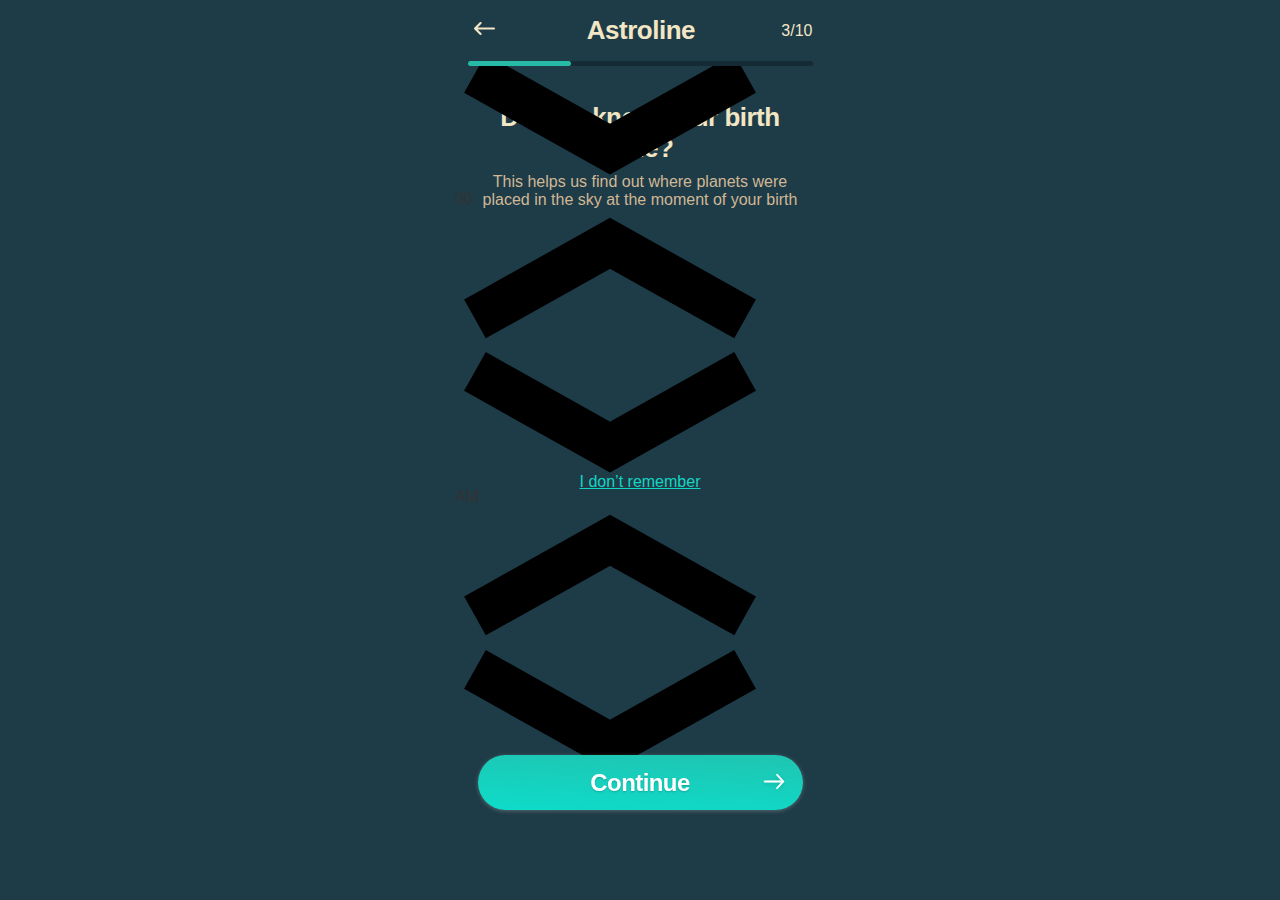
==== commit 6008bc36: "completed" ====
--- a/birthtime.html
+++ b/birthtime.html
@@ -29,577 +29,213 @@
         <div class="style_line__9VJjG">
           <span class="style_feeling__JPd4P" style="width: 30%"></span>
         </div>
-
-        <!-- progress -->
-
-        <div class="style_birthtime__cohQK">
-          <h1 class="style_title_h1__drby6 style_birthtime__title__rMlTw">
-            Do you know your birth time?
-          </h1>
-          <p class="style_text__5JYBx style_birthtime__text__TrE48">
-            This helps us find out where planets were placed in the sky at the
-            moment of your birth
-          </p>
-          <div class="style_root__1y1OW">
-            <div class="style_root__g1Ew0">
-              <div class="rmc-multi-picker">
-                <div class="rmc-picker">
-                  <div
-                    class="rmc-picker-mask"
-                    style="background-size: 100% 102px"
-                  ></div>
-                  <div class="rmc-picker-indicator" style="top: 102px"></div>
-                  <div
-                    class="rmc-picker-content"
-                    style="
-                      padding: 102px 0px;
-                      transform: translate3d(0px, -204px, 0px);
-                    "
-                  >
-                    <div
-                      class="rmc-picker-item style_item__guM1K"
-                      style="transform: translateY(44.4777px) rotateX(-90deg)"
-                    >
-                      12
-                    </div>
-                    <div
-                      class="rmc-picker-item style_item__guM1K"
-                      style="transform: translateY(44.4777px) rotateX(-90deg)"
-                    >
-                      1
-                    </div>
-                    <div
-                      class="rmc-picker-item style_item__guM1K"
-                      style="transform: translateY(44.4777px) rotateX(-90deg)"
-                    >
-                      2
-                    </div>
-                    <div
-                      class="rmc-picker-item style_item__guM1K"
-                      style="transform: translateY(26.7329px) rotateX(-75deg)"
-                    >
-                      3
-                    </div>
-                    <div
-                      class="rmc-picker-item style_item__guM1K"
-                      style="transform: translateY(8.30809px) rotateX(-50deg)"
-                    >
-                      4
-                    </div>
-                    <div
-                      class="rmc-picker-item style_item__guM1K"
-                      style="transform: translateY(1.06863px) rotateX(-25deg)"
-                    >
-                      5
-                    </div>
-                    <div
-                      class="rmc-picker-item rmc-picker-item-selected style_item__guM1K style_active__rlTme"
-                      style="transform: translateY(0px) rotateX(0deg)"
-                    >
-                      6
-                    </div>
-                    <div
-                      class="rmc-picker-item style_item__guM1K"
-                      style="transform: translateY(-1.06863px) rotateX(25deg)"
-                    >
-                      7
-                    </div>
-                    <div
-                      class="rmc-picker-item style_item__guM1K"
-                      style="transform: translateY(-8.30809px) rotateX(50deg)"
-                    >
-                      8
-                    </div>
-                    <div
-                      class="rmc-picker-item style_item__guM1K"
-                      style="transform: translateY(-26.7329px) rotateX(75deg)"
-                    >
-                      9
-                    </div>
-                    <div
-                      class="rmc-picker-item style_item__guM1K"
-                      style="transform: translateY(-44.4777px) rotateX(90deg)"
-                    >
-                      10
-                    </div>
-                    <div
-                      class="rmc-picker-item style_item__guM1K"
-                      style="transform: translateY(-44.4777px) rotateX(90deg)"
-                    >
-                      11
-                    </div>
-                  </div>
-                </div>
-                <div class="rmc-picker">
-                  <div
-                    class="rmc-picker-mask"
-                    style="background-size: 100% 102px"
-                  ></div>
-                  <div class="rmc-picker-indicator" style="top: 102px"></div>
-                  <div
-                    class="rmc-picker-content"
-                    style="
-                      padding: 102px 0px;
-                      transform: translate3d(0px, -510px, 0px);
-                    "
-                  >
-                    <div
-                      class="rmc-picker-item style_item__guM1K"
-                      style="transform: translateY(44.4777px) rotateX(-90deg)"
-                    >
-                      00
-                    </div>
-                    <div
-                      class="rmc-picker-item style_item__guM1K"
-                      style="transform: translateY(44.4777px) rotateX(-90deg)"
-                    >
-                      01
-                    </div>
-                    <div
-                      class="rmc-picker-item style_item__guM1K"
-                      style="transform: translateY(44.4777px) rotateX(-90deg)"
-                    >
-                      02
-                    </div>
-                    <div
-                      class="rmc-picker-item style_item__guM1K"
-                      style="transform: translateY(44.4777px) rotateX(-90deg)"
-                    >
-                      03
-                    </div>
-                    <div
-                      class="rmc-picker-item style_item__guM1K"
-                      style="transform: translateY(44.4777px) rotateX(-90deg)"
-                    >
-                      04
-                    </div>
-                    <div
-                      class="rmc-picker-item style_item__guM1K"
-                      style="transform: translateY(44.4777px) rotateX(-90deg)"
-                    >
-                      05
-                    </div>
-                    <div
-                      class="rmc-picker-item style_item__guM1K"
-                      style="transform: translateY(44.4777px) rotateX(-90deg)"
-                    >
-                      06
-                    </div>
-                    <div
-                      class="rmc-picker-item style_item__guM1K"
-                      style="transform: translateY(44.4777px) rotateX(-90deg)"
-                    >
-                      07
-                    </div>
-                    <div
-                      class="rmc-picker-item style_item__guM1K"
-                      style="transform: translateY(44.4777px) rotateX(-90deg)"
-                    >
-                      08
-                    </div>
-                    <div
-                      class="rmc-picker-item style_item__guM1K"
-                      style="transform: translateY(44.4777px) rotateX(-90deg)"
-                    >
-                      09
-                    </div>
-                    <div
-                      class="rmc-picker-item style_item__guM1K"
-                      style="transform: translateY(44.4777px) rotateX(-90deg)"
-                    >
-                      10
-                    </div>
-                    <div
-                      class="rmc-picker-item style_item__guM1K"
-                      style="transform: translateY(44.4777px) rotateX(-90deg)"
-                    >
-                      11
-                    </div>
-                    <div
-                      class="rmc-picker-item style_item__guM1K"
-                      style="transform: translateY(26.7329px) rotateX(-75deg)"
-                    >
-                      12
-                    </div>
-                    <div
-                      class="rmc-picker-item style_item__guM1K"
-                      style="transform: translateY(8.30809px) rotateX(-50deg)"
-                    >
-                      13
-                    </div>
-                    <div
-                      class="rmc-picker-item style_item__guM1K"
-                      style="transform: translateY(1.06863px) rotateX(-25deg)"
-                    >
-                      14
-                    </div>
-                    <div
-                      class="rmc-picker-item rmc-picker-item-selected style_item__guM1K style_active__rlTme"
-                      style="transform: translateY(0px) rotateX(0deg)"
-                    >
-                      15
-                    </div>
-                    <div
-                      class="rmc-picker-item style_item__guM1K"
-                      style="transform: translateY(-1.06863px) rotateX(25deg)"
-                    >
-                      16
-                    </div>
-                    <div
-                      class="rmc-picker-item style_item__guM1K"
-                      style="transform: translateY(-8.30809px) rotateX(50deg)"
-                    >
-                      17
-                    </div>
-                    <div
-                      class="rmc-picker-item style_item__guM1K"
-                      style="transform: translateY(-26.7329px) rotateX(75deg)"
-                    >
-                      18
-                    </div>
-                    <div
-                      class="rmc-picker-item style_item__guM1K"
-                      style="transform: translateY(-44.4777px) rotateX(90deg)"
-                    >
-                      19
-                    </div>
-                    <div
-                      class="rmc-picker-item style_item__guM1K"
-                      style="transform: translateY(-44.4777px) rotateX(90deg)"
-                    >
-                      20
-                    </div>
-                    <div
-                      class="rmc-picker-item style_item__guM1K"
-                      style="transform: translateY(-44.4777px) rotateX(90deg)"
-                    >
-                      21
-                    </div>
-                    <div
-                      class="rmc-picker-item style_item__guM1K"
-                      style="transform: translateY(-44.4777px) rotateX(90deg)"
-                    >
-                      22
-                    </div>
-                    <div
-                      class="rmc-picker-item style_item__guM1K"
-                      style="transform: translateY(-44.4777px) rotateX(90deg)"
-                    >
-                      23
-                    </div>
-                    <div
-                      class="rmc-picker-item style_item__guM1K"
-                      style="transform: translateY(-44.4777px) rotateX(90deg)"
-                    >
-                      24
-                    </div>
-                    <div
-                      class="rmc-picker-item style_item__guM1K"
-                      style="transform: translateY(-44.4777px) rotateX(90deg)"
-                    >
-                      25
-                    </div>
-                    <div
-                      class="rmc-picker-item style_item__guM1K"
-                      style="transform: translateY(-44.4777px) rotateX(90deg)"
-                    >
-                      26
-                    </div>
-                    <div
-                      class="rmc-picker-item style_item__guM1K"
-                      style="transform: translateY(-44.4777px) rotateX(90deg)"
-                    >
-                      27
-                    </div>
-                    <div
-                      class="rmc-picker-item style_item__guM1K"
-                      style="transform: translateY(-44.4777px) rotateX(90deg)"
-                    >
-                      28
-                    </div>
-                    <div
-                      class="rmc-picker-item style_item__guM1K"
-                      style="transform: translateY(-44.4777px) rotateX(90deg)"
-                    >
-                      29
-                    </div>
-                    <div
-                      class="rmc-picker-item style_item__guM1K"
-                      style="transform: translateY(-44.4777px) rotateX(90deg)"
-                    >
-                      30
-                    </div>
-                    <div
-                      class="rmc-picker-item style_item__guM1K"
-                      style="transform: translateY(-44.4777px) rotateX(90deg)"
-                    >
-                      31
-                    </div>
-                    <div
-                      class="rmc-picker-item style_item__guM1K"
-                      style="transform: translateY(-44.4777px) rotateX(90deg)"
-                    >
-                      32
-                    </div>
-                    <div
-                      class="rmc-picker-item style_item__guM1K"
-                      style="transform: translateY(-44.4777px) rotateX(90deg)"
-                    >
-                      33
-                    </div>
-                    <div
-                      class="rmc-picker-item style_item__guM1K"
-                      style="transform: translateY(-44.4777px) rotateX(90deg)"
-                    >
-                      34
-                    </div>
-                    <div
-                      class="rmc-picker-item style_item__guM1K"
-                      style="transform: translateY(-44.4777px) rotateX(90deg)"
-                    >
-                      35
-                    </div>
-                    <div
-                      class="rmc-picker-item style_item__guM1K"
-                      style="transform: translateY(-44.4777px) rotateX(90deg)"
-                    >
-                      36
-                    </div>
-                    <div
-                      class="rmc-picker-item style_item__guM1K"
-                      style="transform: translateY(-44.4777px) rotateX(90deg)"
-                    >
-                      37
-                    </div>
-                    <div
-                      class="rmc-picker-item style_item__guM1K"
-                      style="transform: translateY(-44.4777px) rotateX(90deg)"
-                    >
-                      38
-                    </div>
-                    <div
-                      class="rmc-picker-item style_item__guM1K"
-                      style="transform: translateY(-44.4777px) rotateX(90deg)"
-                    >
-                      39
-                    </div>
-                    <div
-                      class="rmc-picker-item style_item__guM1K"
-                      style="transform: translateY(-44.4777px) rotateX(90deg)"
-                    >
-                      40
-                    </div>
-                    <div
-                      class="rmc-picker-item style_item__guM1K"
-                      style="transform: translateY(-44.4777px) rotateX(90deg)"
-                    >
-                      41
-                    </div>
-                    <div
-                      class="rmc-picker-item style_item__guM1K"
-                      style="transform: translateY(-44.4777px) rotateX(90deg)"
-                    >
-                      42
-                    </div>
-                    <div
-                      class="rmc-picker-item style_item__guM1K"
-                      style="transform: translateY(-44.4777px) rotateX(90deg)"
-                    >
-                      43
-                    </div>
-                    <div
-                      class="rmc-picker-item style_item__guM1K"
-                      style="transform: translateY(-44.4777px) rotateX(90deg)"
-                    >
-                      44
-                    </div>
-                    <div
-                      class="rmc-picker-item style_item__guM1K"
-                      style="transform: translateY(-44.4777px) rotateX(90deg)"
-                    >
-                      45
-                    </div>
-                    <div
-                      class="rmc-picker-item style_item__guM1K"
-                      style="transform: translateY(-44.4777px) rotateX(90deg)"
-                    >
-                      46
-                    </div>
-                    <div
-                      class="rmc-picker-item style_item__guM1K"
-                      style="transform: translateY(-44.4777px) rotateX(90deg)"
-                    >
-                      47
-                    </div>
-                    <div
-                      class="rmc-picker-item style_item__guM1K"
-                      style="transform: translateY(-44.4777px) rotateX(90deg)"
-                    >
-                      48
-                    </div>
-                    <div
-                      class="rmc-picker-item style_item__guM1K"
-                      style="transform: translateY(-44.4777px) rotateX(90deg)"
-                    >
-                      49
-                    </div>
-                    <div
-                      class="rmc-picker-item style_item__guM1K"
-                      style="transform: translateY(-44.4777px) rotateX(90deg)"
-                    >
-                      50
-                    </div>
-                    <div
-                      class="rmc-picker-item style_item__guM1K"
-                      style="transform: translateY(-44.4777px) rotateX(90deg)"
-                    >
-                      51
-                    </div>
-                    <div
-                      class="rmc-picker-item style_item__guM1K"
-                      style="transform: translateY(-44.4777px) rotateX(90deg)"
-                    >
-                      52
-                    </div>
-                    <div
-                      class="rmc-picker-item style_item__guM1K"
-                      style="transform: translateY(-44.4777px) rotateX(90deg)"
-                    >
-                      53
-                    </div>
-                    <div
-                      class="rmc-picker-item style_item__guM1K"
-                      style="transform: translateY(-44.4777px) rotateX(90deg)"
-                    >
-                      54
-                    </div>
-                    <div
-                      class="rmc-picker-item style_item__guM1K"
-                      style="transform: translateY(-44.4777px) rotateX(90deg)"
-                    >
-                      55
-                    </div>
-                    <div
-                      class="rmc-picker-item style_item__guM1K"
-                      style="transform: translateY(-44.4777px) rotateX(90deg)"
-                    >
-                      56
-                    </div>
-                    <div
-                      class="rmc-picker-item style_item__guM1K"
-                      style="transform: translateY(-44.4777px) rotateX(90deg)"
-                    >
-                      57
-                    </div>
-                    <div
-                      class="rmc-picker-item style_item__guM1K"
-                      style="transform: translateY(-44.4777px) rotateX(90deg)"
-                    >
-                      58
-                    </div>
-                    <div
-                      class="rmc-picker-item style_item__guM1K"
-                      style="transform: translateY(-44.4777px) rotateX(90deg)"
-                    >
-                      59
-                    </div>
-                  </div>
-                </div>
-                <div class="rmc-picker">
-                  <div
-                    class="rmc-picker-mask"
-                    style="background-size: 100% 102px"
-                  ></div>
-                  <div class="rmc-picker-indicator" style="top: 102px"></div>
-                  <div
-                    class="rmc-picker-content"
-                    style="
-                      padding: 102px 0px;
-                      transform: translate3d(0px, -34px, 0px);
-                    "
-                  >
-                    <div
-                      class="rmc-picker-item style_item__guM1K"
-                      style="transform: translateY(1.06863px) rotateX(-25deg)"
-                    >
-                      AM
-                    </div>
-                    <div
-                      class="rmc-picker-item rmc-picker-item-selected style_item__guM1K style_active__rlTme"
-                      style="transform: translateY(0px) rotateX(0deg)"
-                    >
-                      PM
-                    </div>
-                  </div>
-                </div>
-              </div>
-            </div>
-          </div>
-          <button
+      </div>
+    </div>
+    <div class="style_birth__iVRK0">
+      <h1 class="style_title_h1__drby6 style_birth__title__XtFNk">
+        Do you know your birth time?
+      </h1>
+      <p class="style_text__5JYBx style_birth__text__ki59P">
+        This helps us find out where planets were placed in the sky at the
+        moment of your birth
+      </p>
+	  <div class="style_form__XIals style_form__day__WWeRJ" >
+		<div class="style_root__SOkzn">
+		  <div class="style_root__g1Ew0">
+			<div class="rmc-multi-picker">
+				<div id="container">
+					<div class="glass">
+						<div class="picker">
+				
+							
+				
+							<div id="picker_container">
+				
+								<div id="date_container">
+									<div id="datepicker"></div>
+									<button class="buttone" id="dup" aria-label="date up"><svg width="100%" height="100%" viewBox="0 0 135 60" style="fill-rule:evenodd;clip-rule:evenodd;stroke-linecap:square;stroke-miterlimit:1.5;">
+											<path d="M15,44.133l52.067,-29.133l52.066,29.133" style="fill:none;stroke:#000;stroke-width:20px;" />
+										</svg></button>
+									<button class="buttone bdown" id="ddown" aria-label="date down"><svg width="100%" height="100%" viewBox="0 0 135 60" style="fill-rule:evenodd;clip-rule:evenodd;stroke-linecap:square;stroke-miterlimit:1.5;">
+											<path d="M15,15l52.067,29.133l52.066,-29.133" style="fill:none;stroke:#000;stroke-width:20px;" />
+										</svg></button>
+								</div>
+				
+								<div id="month_container">
+									<div id="monthpicker"></div>
+									<button class="buttone" id="mup" aria-label="month up"><svg width="100%" height="100%" viewBox="0 0 135 60" style="fill-rule:evenodd;clip-rule:evenodd;stroke-linecap:square;stroke-miterlimit:1.5;">
+											<path d="M15,44.133l52.067,-29.133l52.066,29.133" style="fill:none;stroke:#000;stroke-width:20px;" />
+										</svg></button>
+									<button class="buttone bdown" id="mdown" aria-label="month down"><svg width="100%" height="100%" viewBox="0 0 135 60" style="fill-rule:evenodd;clip-rule:evenodd;stroke-linecap:square;stroke-miterlimit:1.5;">
+											<path d="M15,15l52.067,29.133l52.066,-29.133" style="fill:none;stroke:#000;stroke-width:20px;" />
+										</svg></button>
+								</div>
+				
+								<div id="year_container">
+									<div id="yearpicker"></div>
+									<button class="buttone" id="yup" aria-label="year up"><svg width="100%" height="100%" viewBox="0 0 135 60" style="fill-rule:evenodd;clip-rule:evenodd;stroke-linecap:square;stroke-miterlimit:1.5;">
+											<path d="M15,44.133l52.067,-29.133l52.066,29.133" style="fill:none;stroke:#000;stroke-width:20px;" />
+										</svg></button>
+									<button class="buttone bdown" id="ydown" aria-label="year down"><svg width="100%" height="100%" viewBox="0 0 135 60" style="fill-rule:evenodd;clip-rule:evenodd;stroke-linecap:square;stroke-miterlimit:1.5;">
+											<path d="M15,15l52.067,29.133l52.066,-29.133" style="fill:none;stroke:#000;stroke-width:20px;" />
+										</svg></button>
+								</div>
+				
+							</div>
+				
+						</div>
+					</div>
+				
+				</div>
+			</div>
+		  </div>
+		</div>
+    <button
             type="button"
             class="style_root__vXPcM style_birthtime__skip__01BCi"
           >
             I don’t remember</button
-          ><button
-            type="submit"
-            class="style_button__ATdiY style_button__xD3Gw"
-            onclick="redirectTobornPage()"
           >
-            <div class="style_button__title__q-1y-"><span>Continue</span></div>
-            <svg
-              xmlns="http://www.w3.org/2000/svg"
-              width="38"
-              height="33"
-              viewBox="0 0 38 33"
-              class="style_button__right-icon__3MH3Y"
-            >
-              <defs>
-                <filter
-                  id="a"
-                  width="109.2%"
-                  height="152.7%"
-                  x="-4.6%"
-                  y="-24.5%"
-                  filterUnits="objectBoundingBox"
-                >
-                  <feOffset
-                    dy="1"
-                    in="SourceAlpha"
-                    result="shadowOffsetOuter1"
-                  ></feOffset>
-                  <feGaussianBlur
-                    in="shadowOffsetOuter1"
-                    result="shadowBlurOuter1"
-                    stdDeviation="2"
-                  ></feGaussianBlur>
-                  <feColorMatrix
-                    in="shadowBlurOuter1"
-                    result="shadowMatrixOuter1"
-                    values="0 0 0 0 0 0 0 0 0 0 0 0 0 0 0 0 0 0 0.15 0"
-                  ></feColorMatrix>
-                  <feMerge>
-                    <feMergeNode in="shadowMatrixOuter1"></feMergeNode>
-                    <feMergeNode in="SourceGraphic"></feMergeNode>
-                  </feMerge>
-                </filter>
-              </defs>
-              <g
-                filter="url(#a)"
-                transform="translate(-266 -11)"
-                fill="#FFF"
-                stroke="#FFF"
-                stroke-width="0.5"
-              >
-                <path
-                  d="M288.5 20.2a.7.7 0 00-1 0c-.3.3-.3.8 0 1l5 5.5h-16.8c-.4 0-.7.4-.7.8s.3.8.7.8h16.9l-5.1 5.4c-.3.3-.3.8 0 1 .2.4.7.4 1 0l6.3-6.7c.3-.3.3-.7 0-1l-6.3-6.8z"
-                ></path>
-              </g>
-            </svg>
-          </button>
-        </div>
-      </div>
+		<button
+		  type="submit"
+		  class="style_button__ATdiY style_form__button__Kg5Tl"
+		  onclick=redirectTobornPage()
+		  
+		>
+		  <div class="style_button__title__q-1y-" ><span>Continue</span></div>
+		  <svg
+			xmlns="http://www.w3.org/2000/svg"
+			width="38"
+			height="33"
+			viewBox="0 0 38 33"
+			class="style_button__right-icon__3MH3Y"
+		  >
+			<defs>
+			  <filter
+				id="a"
+				width="109.2%"
+				height="152.7%"
+				x="-4.6%"
+				y="-24.5%"
+				filterUnits="objectBoundingBox"
+			  >
+				<feOffset
+				  dy="1"
+				  in="SourceAlpha"
+				  result="shadowOffsetOuter1"
+				></feOffset>
+				<feGaussianBlur
+				  in="shadowOffsetOuter1"
+				  result="shadowBlurOuter1"
+				  stdDeviation="2"
+				></feGaussianBlur>
+				<feColorMatrix
+				  in="shadowBlurOuter1"
+				  result="shadowMatrixOuter1"
+				  values="0 0 0 0 0 0 0 0 0 0 0 0 0 0 0 0 0 0 0.15 0"
+				></feColorMatrix>
+				<feMerge>
+				  <feMergeNode in="shadowMatrixOuter1"></feMergeNode>
+				  <feMergeNode in="SourceGraphic"></feMergeNode>
+				</feMerge>
+			  </filter>
+			</defs>
+			<g
+			  filter="url(#a)"
+			  transform="translate(-266 -11)"
+			  fill="#FFF"
+			  stroke="#FFF"
+			  stroke-width="0.5"
+			>
+			  <path
+				d="M288.5 20.2a.7.7 0 00-1 0c-.3.3-.3.8 0 1l5 5.5h-16.8c-.4 0-.7.4-.7.8s.3.8.7.8h16.9l-5.1 5.4c-.3.3-.3.8 0 1 .2.4.7.4 1 0l6.3-6.7c.3-.3.3-.7 0-1l-6.3-6.8z"
+			  ></path>
+			</g>
+		  </svg>
+		</button>
+	  </div>
+	</div> 
+    </div>
+    
 
       <!-- 4th page -->
     </div>
+    <script>
+      
+const hourpicker = document.getElementById("datepicker");
+const minutepicker = document.getElementById("monthpicker");
+const ampmpicker = document.getElementById("yearpicker");
+
+
+
+const hup = document.getElementById("dup");
+const hdown = document.getElementById("ddown");
+const minup = document.getElementById("mup");
+const mindown = document.getElementById("mdown");
+const ampmup = document.getElementById("yup");
+const ampmdown = document.getElementById("ydown");
+
+
+
+
+let hour_now = 12;
+let minute_now = 0;
+let ampm_now = "AM";
+
+hourpicker.innerHTML = padZero(hour_now);
+minutepicker.innerHTML = padZero(minute_now);
+ampmpicker.innerHTML = ampm_now;
+
+hup.addEventListener("click", () => adjustHour(1));
+hdown.addEventListener("click", () => adjustHour(-1));
+minup.addEventListener("click", () => adjustMinute(1));
+mindown.addEventListener("click", () => adjustMinute(-1));
+ampmup.addEventListener("click", () => toggleAmPm("up"));
+ampmdown.addEventListener("click", () => toggleAmPm("down"));
+
+function adjustHour(v) {
+    hour_now = (hour_now + v + 12) % 12 || 12;
+    hourpicker.innerHTML = padZero(hour_now);
+}
+
+function adjustMinute(v) {
+    minute_now = (minute_now + v + 60) % 60;
+    minutepicker.innerHTML = padZero(minute_now);
+}
+
+function toggleAmPm(direction) {
+    if (direction === "up") {
+        ampm_now = ampm_now === "AM" ? "PM" : "AM";
+    } else {
+        ampm_now = ampm_now === "AM" ? "PM" : "AM";
+    }
+    ampmpicker.innerHTML = ampm_now;
+}
+
+function padZero(value) {
+    return value < 10 ? "0" + value : value;
+}
+
+// Add these elements to your existing JavaScript code
+const container = document.getElementById("container");
+
+// Add the prevent scroll logic without changing CSS code
+let letTouchMove = false;
+container.addEventListener("touchmove", (e) => {
+    if (letTouchMove === false) {
+        e.preventDefault();
+    }
+});
+
+const pbox = document.getElementById("pbox");
+pbox.addEventListener("touchstart", (e) => {
+    letTouchMove = true;
+});
+pbox.addEventListener("touchend", (e) => {
+    letTouchMove = false;
+});
+
+
+    </script>
   </body>
 </html>
